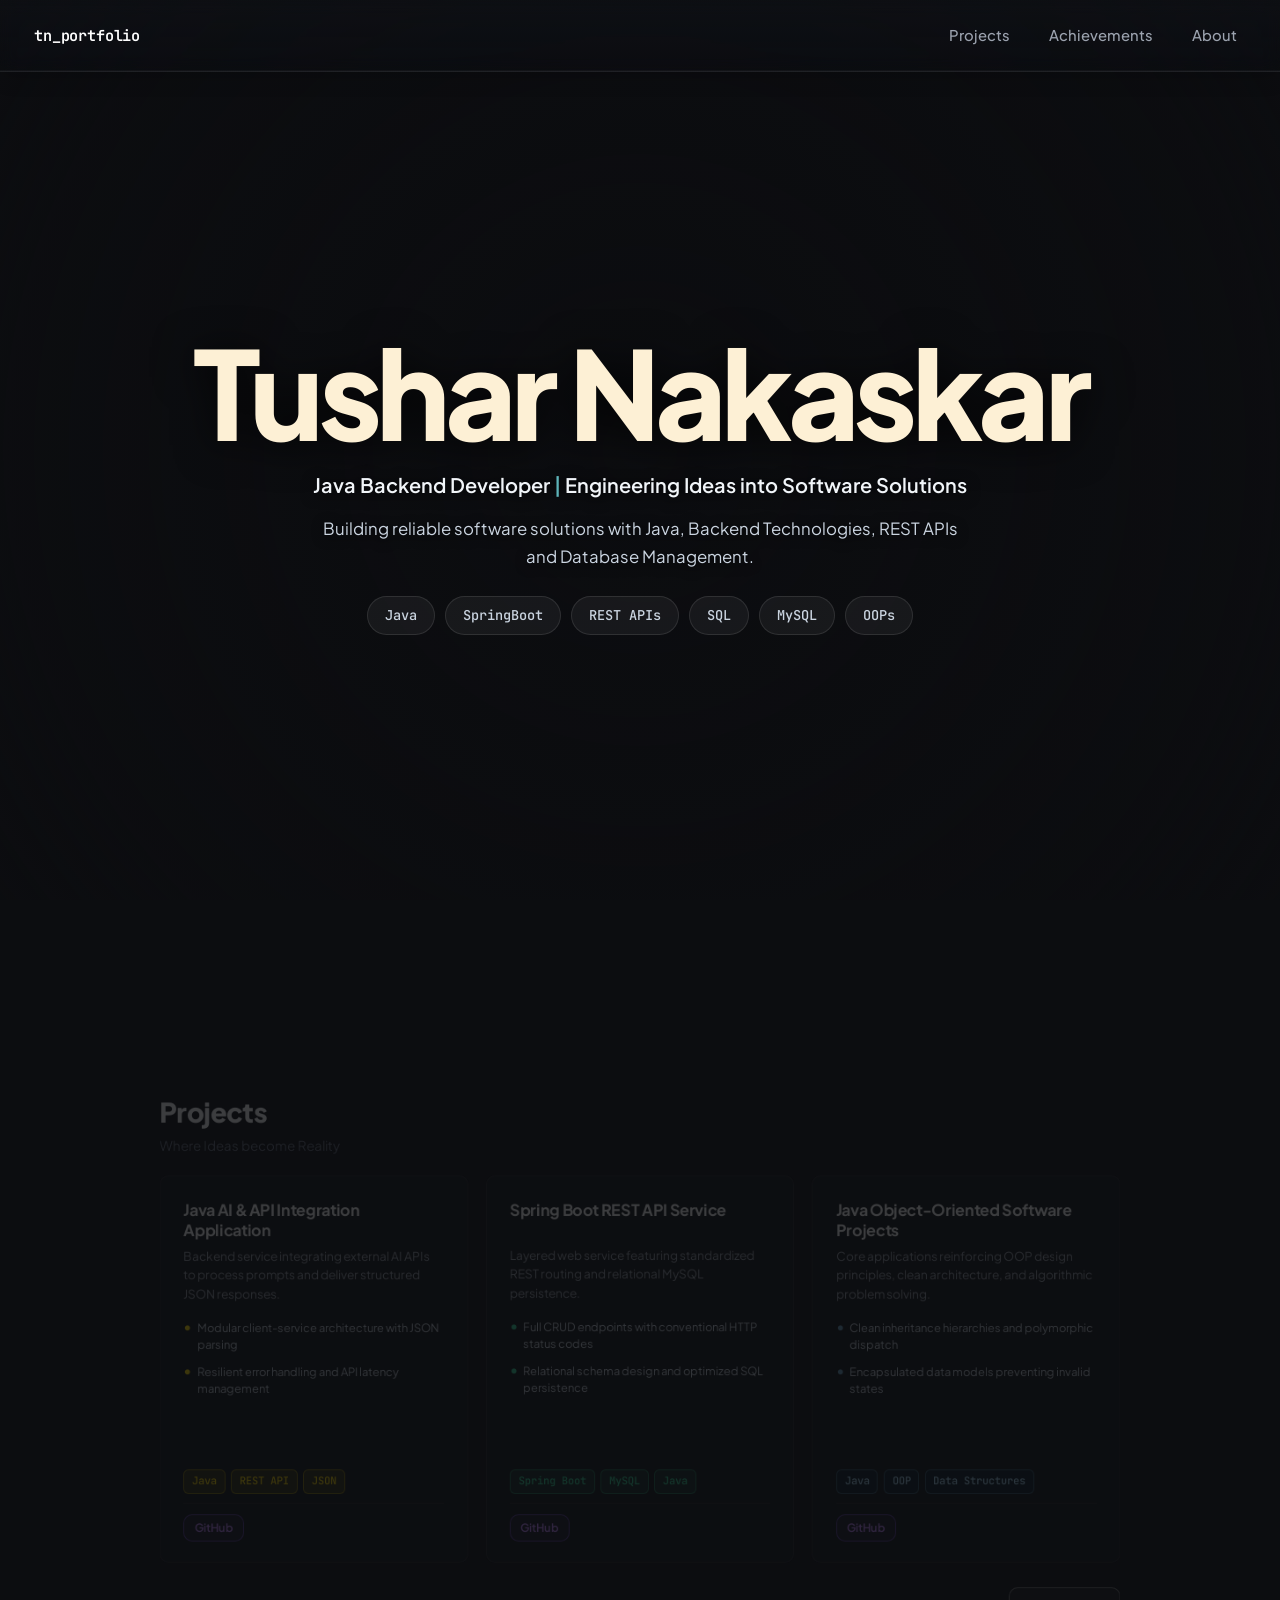
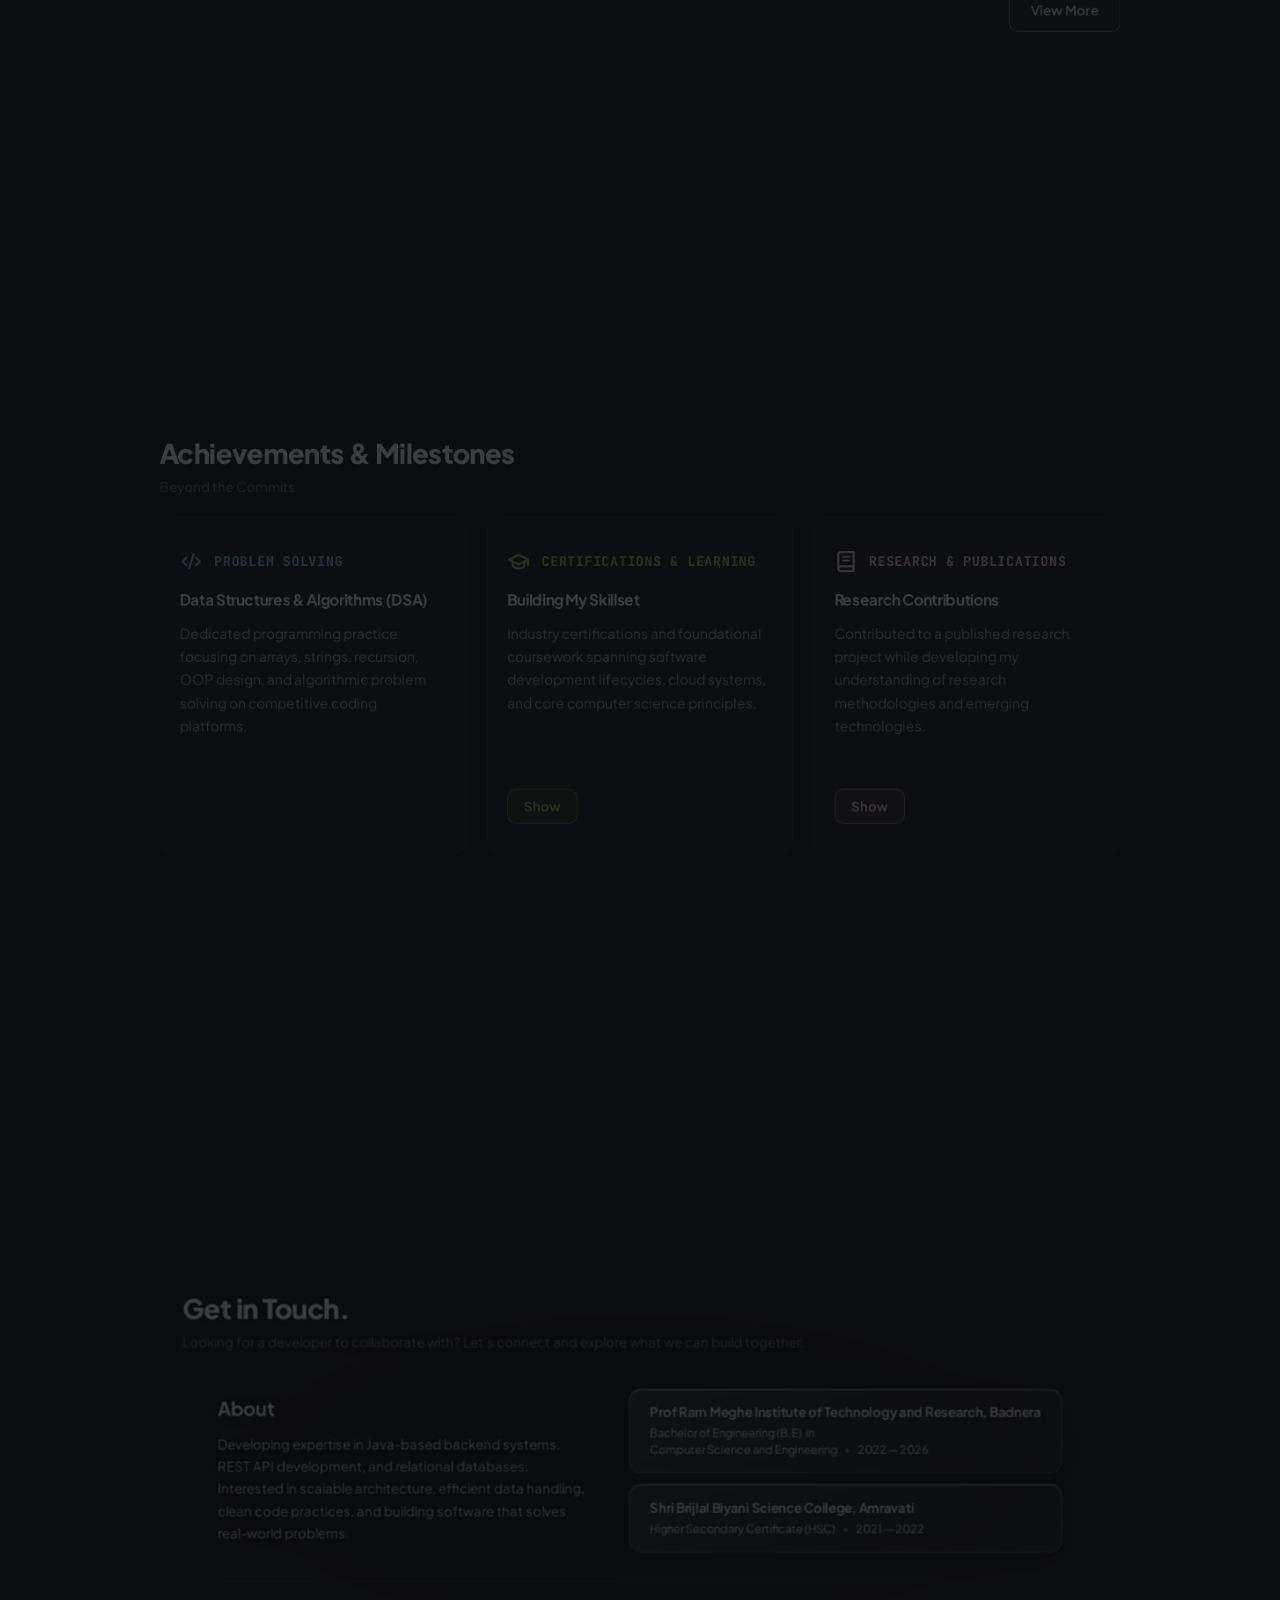
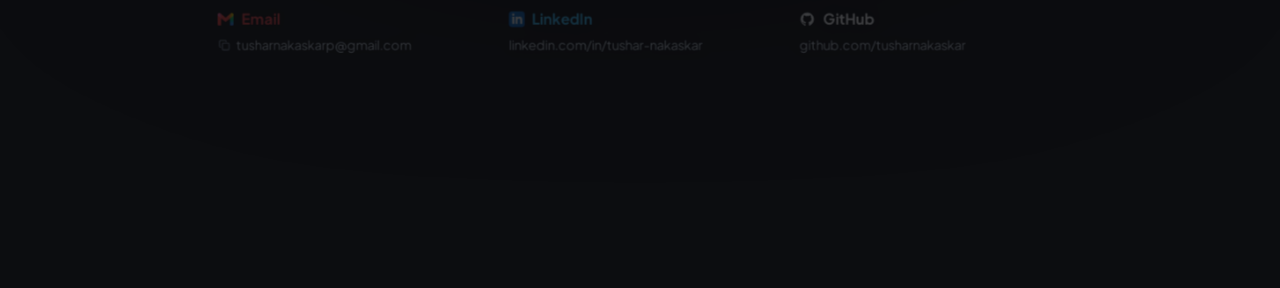
==== index.html @ e680ae02 "use user uploaded gmail logo" ====
<!DOCTYPE html>
<html lang="en">
<head>
  <meta charset="UTF-8">
  <meta name="viewport" content="width=device-width, initial-scale=1.0">
  
  <title>Tushar Nakaskar | Software Developer &amp; Java Backend</title>
  <meta name="title" content="Tushar Nakaskar | Software Developer &amp; Java Backend">
  <meta name="description" content="Portfolio of Tushar Nakaskar, B.E. Computer Science &amp; Engineering student at PRMITR (Class of 2026). Focused on Java, Spring Boot, REST APIs, and database engineering.">
  <meta name="author" content="Tushar Nakaskar">
  <link rel="canonical" href="https://tusharnakaskar.github.io/">

  <!-- Open Graph -->
  <meta property="og:type" content="website">
  <meta property="og:url" content="https://tusharnakaskar.github.io/">
  <meta property="og:title" content="Tushar Nakaskar | Software Developer">
  <meta property="og:description" content="Computer Science graduate (2026) building practical software with Java, Spring Boot, REST APIs, and SQL.">
  <meta property="og:image" content="assets/favicon.svg">

  <!-- Favicon -->
  <link rel="icon" type="image/svg+xml" href="assets/favicon.svg">
  <link rel="icon" type="image/png" sizes="32x32" href="assets/favicon-32x32.png">
  <link rel="icon" type="image/png" sizes="16x16" href="assets/favicon-16x16.png">
  <link rel="apple-touch-icon" sizes="180x180" href="assets/apple-touch-icon.png">
  <link rel="shortcut icon" href="favicon.ico">

  <!-- Google Fonts: Plus Jakarta Sans & JetBrains Mono -->
  <link rel="preconnect" href="https://fonts.googleapis.com">
  <link rel="preconnect" href="https://fonts.gstatic.com" crossorigin>
  <link href="https://fonts.googleapis.com/css2?family=JetBrains+Mono:wght@400;500;600&family=Plus+Jakarta+Sans:wght@400;500;600;700;800&display=swap" rel="stylesheet">

  <!-- Stylesheet -->
  <link rel="stylesheet" href="css/styles.css">

  <!-- Page Transition Flash Prevention -->
  <script>
    (function() {
      try {
        if (sessionStorage.getItem('portfolio_page_transition') === '1' || window.location.search.indexOf('transition=1') !== -1) {
          document.documentElement.classList.add('split-transition-active');
        }
      } catch (e) {}
    })();
  </script>
</head>
<body>
  <!-- Screen Split Transition Overlay (Two Screens Closing / Opening) -->
  <div class="screen-split-overlay" id="screen-split-overlay" aria-hidden="true">
    <div class="split-curtain split-curtain-left"></div>
    <div class="split-curtain split-curtain-right"></div>
  </div>

  <!-- Fullscreen Responsive Pixel-Art Character Workstation Background -->
  <div id="video-bg-wrapper" class="video-bg-wrapper" aria-hidden="true">
    <video id="vid-sleep" class="bg-video-layer active" autoplay loop muted playsinline preload="auto">
      <source src="assets/CLIPS_PROCESSED/programmer_sleep.mp4" type="video/mp4">
    </video>
    <video id="vid-wake" class="bg-video-layer" muted playsinline preload="auto">
      <source src="assets/CLIPS_PROCESSED/programmer_wake.mp4" type="video/mp4">
    </video>
    <video id="vid-code" class="bg-video-layer" loop muted playsinline preload="auto">
      <source src="assets/CLIPS_PROCESSED/programmer_code.mp4" type="video/mp4">
    </video>
    <video id="vid-relax-enter" class="bg-video-layer" muted playsinline preload="auto">
      <source src="assets/CLIPS_PROCESSED/programmer_relax_enter.mp4" type="video/mp4">
    </video>
    <video id="vid-relax-idle" class="bg-video-layer" loop muted playsinline preload="auto">
      <source src="assets/CLIPS_PROCESSED/programmer_relax_idle.mp4" type="video/mp4">
    </video>
    <video id="vid-relax-exit" class="bg-video-layer" muted playsinline preload="auto">
      <source src="assets/CLIPS_PROCESSED/programmer_relax_exit.mp4" type="video/mp4">
    </video>
    <div class="video-bg-overlay"></div>
  </div>

  <!-- Accessible Skip Navigation -->
  <a href="#main" class="skip-link">Skip to main content</a>

  <!-- Header & Navigation (Projects, Achievements, About) -->
  <header class="site-header">
    <div class="header-inner">
      <a href="index.html" class="brand-logo" aria-label="Tushar Nakaskar Homepage">
        <span class="brand-text">tn_portfolio</span>
      </a>

      <!-- Desktop Nav (Projects, Achievements, About) -->
      <nav class="nav-desktop" aria-label="Main Navigation">
        <a href="#projects" class="nav-link">Projects</a>
        <a href="#achievements" class="nav-link">Achievements</a>
        <a href="#contact" class="nav-link">About</a>
      </nav>

      <!-- Mobile Hamburger Toggle -->
      <button class="mobile-toggle" id="mobile-toggle" aria-label="Toggle Navigation Menu" aria-expanded="false">
        <svg class="hamburger-icon" viewBox="0 0 24 24" fill="none" stroke="currentColor" stroke-width="2">
          <line x1="3" y1="6" x2="21" y2="6"/>
          <line x1="3" y1="12" x2="21" y2="12"/>
          <line x1="3" y1="18" x2="21" y2="18"/>
        </svg>
      </button>
    </div>

    <!-- Mobile Drawer Menu -->
    <div class="mobile-drawer" id="mobile-drawer">
      <a href="#projects" class="mobile-link">Projects</a>
      <a href="#achievements" class="mobile-link">Achievements</a>
      <a href="#contact" class="mobile-link">About</a>
    </div>
  </header>

  <!-- Main Content -->
  <main class="main-content main-home" id="main">
    <div class="container">
      
      <!-- Centered Hero Section (Full Viewport Above the Fold) -->
      <section class="hero-section-centered" id="home">
        
        <!-- Name in Pure Crisp White (Larger & Placed at Top) -->
        <h1 class="hero-name-center">Tushar Nakaskar</h1>

        <p class="hero-role-center">
          Java Backend Developer <span class="role-tag-accent">|</span> Engineering Ideas into Software Solutions
        </p>

        <p class="hero-bio-center">
          Building reliable software solutions with Java, Backend Technologies, REST APIs and Database Management.
        </p>

        <!-- Skills Strip: Java, SpringBoot, REST APIs, SQL, MySQL, OOPs (No Emojis, Single Uniform Color) -->
        <div class="quick-skills-strip">
          <span class="skill-pill">Java</span>
          <span class="skill-pill">SpringBoot</span>
          <span class="skill-pill">REST APIs</span>
          <span class="skill-pill">SQL</span>
          <span class="skill-pill">MySQL</span>
          <span class="skill-pill">OOPs</span>
        </div>

      </section>

      <!-- Featured Projects Overview (Recruiter-Ready Cards) -->
      <section class="section-block" id="projects">
        <div class="section-header-compact">
          <div>
            <h2 class="section-title">Projects</h2>
            <p class="section-subtitle">Where Ideas become Reality</p>
          </div>
        </div>

        <!-- 3 Cards with Project Info -->
        <div class="home-projects-grid">
          
          <!-- Project 1: AI Integration (#ffdd00 Sunflower Yellow) -->
          <article class="home-project-card card-accent-yellow">
            <h3 class="project-card-heading">Java AI &amp; API Integration Application</h3>
            <p class="project-card-desc">
              Backend service integrating external AI APIs to process prompts and deliver structured JSON responses.
            </p>
            <ul class="project-card-bullets">
              <li class="bullet-dot-yellow">Modular client-service architecture with JSON parsing</li>
              <li class="bullet-dot-yellow">Resilient error handling and API latency management</li>
            </ul>
            <div class="card-tags">
              <span class="tag">Java</span>
              <span class="tag">REST API</span>
              <span class="tag">JSON</span>
            </div>
            <div class="project-card-footer">
              <a href="https://github.com/tusharnakaskar" target="_blank" rel="noopener noreferrer" class="btn btn-outline-purple btn-sm">
                <span>GitHub</span>
              </a>
            </div>
          </article>

          <!-- Project 2: Spring Boot REST Service (#34D399 Electric Mint) -->
          <article class="home-project-card card-accent-magenta">
            <h3 class="project-card-heading">Spring Boot REST API Service</h3>
            <p class="project-card-desc">
              Layered web service featuring standardized REST routing and relational MySQL persistence.
            </p>
            <ul class="project-card-bullets">
              <li class="bullet-dot-magenta">Full CRUD endpoints with conventional HTTP status codes</li>
              <li class="bullet-dot-magenta">Relational schema design and optimized SQL persistence</li>
            </ul>
            <div class="card-tags">
              <span class="tag">Spring Boot</span>
              <span class="tag">MySQL</span>
              <span class="tag">Java</span>
            </div>
            <div class="project-card-footer">
              <a href="https://github.com/tusharnakaskar" target="_blank" rel="noopener noreferrer" class="btn btn-outline-purple btn-sm">
                <span>GitHub</span>
              </a>
            </div>
          </article>

          <!-- Project 3: Core Java OOP (Golden Amber Accent) -->
          <article class="home-project-card card-accent-gold">
            <h3 class="project-card-heading">Java Object-Oriented Software Projects</h3>
            <p class="project-card-desc">
              Core applications reinforcing OOP design principles, clean architecture, and algorithmic problem solving.
            </p>
            <ul class="project-card-bullets">
              <li class="bullet-dot-gold">Clean inheritance hierarchies and polymorphic dispatch</li>
              <li class="bullet-dot-gold">Encapsulated data models preventing invalid states</li>
            </ul>
            <div class="card-tags">
              <span class="tag">Java</span>
              <span class="tag">OOP</span>
              <span class="tag">Data Structures</span>
            </div>
            <div class="project-card-footer">
              <a href="https://github.com/tusharnakaskar" target="_blank" rel="noopener noreferrer" class="btn btn-outline-purple btn-sm">
                <span>GitHub</span>
              </a>
            </div>
          </article>

        </div>

        <!-- View More Projects Button -->
        <div class="projects-view-more">
          <a href="projects.html" class="btn btn-outline-view-more">
            <span>View More</span>
          </a>
        </div>
      </section>

      <!-- Achievements & Activities Section -->
      <section class="section-block" id="achievements">
        <div class="section-header-compact">
          <div>
            <h2 class="section-title">Achievements &amp; Milestones</h2>
            <p class="section-subtitle">Beyond the Commits</p>
          </div>
        </div>

        <div class="achievements-grid">
          <!-- Card 1: Data Structures & Algorithms (Pacific Cyan Accent) -->
          <article class="achievement-card card-accent-cyan">
            <div class="achieve-card-header">
              <div class="achieve-card-meta">
                <div class="achieve-icon icon-cyan icon-dsa" aria-hidden="true">
                  <svg width="26" height="26" viewBox="0 0 24 24" fill="none" stroke="currentColor" stroke-width="2.2" stroke-linecap="round" stroke-linejoin="round">
                    <polyline points="7 8 3 12 7 16"></polyline>
                    <line x1="14.5" y1="4.5" x2="9.5" y2="19.5"></line>
                    <polyline points="17 8 21 12 17 16"></polyline>
                  </svg>
                </div>
                <span class="project-card-badge badge-cyan badge-dsa">Problem Solving</span>
              </div>
            </div>
            <h3 class="achieve-card-heading">Data Structures &amp; Algorithms (DSA)</h3>
            <p class="achieve-card-desc">
              Dedicated programming practice focusing on arrays, strings, recursion, OOP design, and algorithmic problem solving on competitive coding platforms.
            </p>
          </article>

          <!-- Card 2: Certifications & Learning (#a7c957 Sage Accent) -->
          <article class="achievement-card card-accent-cert">
            <div class="achieve-card-header">
              <div class="achieve-card-meta">
                <div class="achieve-icon icon-cert" aria-hidden="true">
                  <svg width="26" height="26" viewBox="0 0 24 24" fill="none" stroke="currentColor" stroke-width="2.2" stroke-linecap="round" stroke-linejoin="round">
                    <path d="M22 10v6M2 10l10-5 10 5-10 5z"></path>
                    <path d="M6 12v5c3 3 9 3 12 0v-5"></path>
                  </svg>
                </div>
                <span class="project-card-badge badge-cert">Certifications &amp; Learning</span>
              </div>
            </div>
            <h3 class="achieve-card-heading">Building My Skillset</h3>
            <p class="achieve-card-desc">
              Industry certifications and foundational coursework spanning software development lifecycles, cloud systems, and core computer science principles.
            </p>
            <div class="achieve-card-footer">
              <a href="certificates.html" class="btn btn-outline-cert btn-sm achieve-show-btn" aria-label="Show all certificates">
                <span>Show</span>
              </a>
            </div>
          </article>

          <!-- Card 3: Research & Publications (#fad2e1 Accent) -->
          <article class="achievement-card card-accent-research">
            <div class="achieve-card-header">
              <div class="achieve-card-meta">
                <div class="achieve-icon icon-research" aria-hidden="true">
                  <svg width="26" height="26" viewBox="0 0 24 24" fill="none" stroke="currentColor" stroke-width="2.2" stroke-linecap="round" stroke-linejoin="round">
                    <path d="M4 19.5A2.5 2.5 0 0 1 6.5 17H20"></path>
                    <path d="M6.5 2H20v20H6.5A2.5 2.5 0 0 1 4 19.5v-15A2.5 2.5 0 0 1 6.5 2z"></path>
                    <line x1="9" y1="7" x2="15" y2="7"></line>
                    <line x1="9" y1="11" x2="15" y2="11"></line>
                  </svg>
                </div>
                <span class="project-card-badge badge-research">Research &amp; Publications</span>
              </div>
            </div>
            <h3 class="achieve-card-heading">Research Contributions</h3>
            <p class="achieve-card-desc">
              Contributed to a published research project while developing my understanding of research methodologies and emerging technologies.
            </p>
            <div class="achieve-card-footer">
              <a href="research.html" class="btn btn-outline-research btn-sm achieve-show-btn" aria-label="Show research paper details">
                <span>Show</span>
              </a>
            </div>
          </article>
        </div>
      </section>

      <!-- Contact & Connect Section (Accessible via Scrolling) -->
      <section class="section-block" id="contact">
        <div class="contact-interface-wrapper">
          <div class="section-header-compact">
            <div>
              <h2 class="section-title">Get in Touch.</h2>
              <p class="section-subtitle">Looking for a developer to collaborate with? Let’s connect and explore what we can build together.</p>
            </div>
          </div>

          <div class="contact-unified-panel">
            <!-- About & Education Area (Top) -->
            <div class="contact-about-layout">
              <!-- Left: About & Summary -->
              <div class="contact-about-text">
                <h3 class="academic-title">About</h3>
                <p class="about-summary-desc">
                  Developing expertise in Java-based backend systems, REST API development, and relational databases. Interested in scalable architecture, efficient data handling, clean code practices, and building software that solves real-world problems.
                </p>
              </div>

              <!-- Right: Education Boxes Stacked -->
              <div class="academic-cards-stack">
                <!-- Box 1: Graduation Details -->
                <div class="academic-card-box">
                  <h4 class="academic-card-inst">Prof Ram Meghe Institute of Technology and Research, Badnera</h4>
                  <p class="academic-card-meta">Bachelor of Engineering (B.E)&nbsp;&nbsp;in<br>Computer Science and Engineering <span class="meta-dot">&bull;</span> <span class="meta-period">2022 &mdash; 2026</span></p>
                </div>
                <!-- Box 2: 12th Details -->
                <div class="academic-card-box">
                  <h4 class="academic-card-inst">Shri Brijlal Biyani Science College, Amravati</h4>
                  <p class="academic-card-meta">Higher Secondary Certificate (HSC) <span class="meta-dot">&bull;</span> <span class="meta-period">2021 &mdash; 2022</span></p>
                </div>
              </div>
            </div>

            <!-- Divider -->
            <div class="contact-panel-divider" aria-hidden="true"></div>

            <!-- Platforms (Below Academic Background) -->
            <div class="contact-panel-channels">
              <div class="contact-platform-item">
                <span class="platform-heading platform-email">
                  <img src="assets/gmail-icon.webp" alt="Gmail" class="platform-icon" width="18" height="18" loading="lazy">
                  <span>Email</span>
                </span>
                <a href="mailto:tusharnakaskarp@gmail.com" class="platform-link" data-copy-email title="Click to copy email">
                  <span class="copy-icon-wrapper" aria-hidden="true">
                    <svg class="copy-icon-default" width="13" height="13" viewBox="0 0 24 24" fill="none" stroke="currentColor" stroke-width="2" stroke-linecap="round" stroke-linejoin="round">
                      <rect width="14" height="14" x="8" y="8" rx="2" ry="2"/>
                      <path d="M4 16c-1.1 0-2-.9-2-2V4c0-1.1.9-2 2-2h10c1.1 0 2 .9 2 2"/>
                    </svg>
                    <svg class="copy-icon-success" width="13" height="13" viewBox="0 0 24 24" fill="none" stroke="currentColor" stroke-width="2.5" stroke-linecap="round" stroke-linejoin="round">
                      <polyline points="20 6 9 17 4 12"/>
                    </svg>
                  </span>
                  <span>tusharnakaskarp@gmail.com</span>
                </a>
              </div>

              <div class="contact-platform-item">
                <span class="platform-heading platform-linkedin">
                  <svg class="platform-icon" width="18" height="18" viewBox="0 0 24 24" aria-hidden="true">
                    <path fill="#0A66C2" d="M19 0H5a5 5 0 0 0-5 5v14a5 5 0 0 0 5 5h14a5 5 0 0 0 5-5V5a5 5 0 0 0-5-5z"/>
                    <path fill="#ffffff" d="M8 19H5V8h3v11zM6.5 6.732a1.75 1.75 0 1 1 0-3.5 1.75 1.75 0 0 1 0 3.5zM20 19h-3v-5.604c0-3.368-4-3.113-4 0V19h-3V8h3v1.765c1.396-2.586 7-2.777 7 2.476V19z"/>
                  </svg>
                  <span>LinkedIn</span>
                </span>
                <a href="https://www.linkedin.com/in/tushar-nakaskar" target="_blank" rel="noopener noreferrer" class="platform-link">linkedin.com/in/tushar-nakaskar</a>
              </div>

              <div class="contact-platform-item">
                <span class="platform-heading platform-github">
                  <svg class="platform-icon" width="18" height="18" viewBox="0 0 24 24" fill="currentColor" aria-hidden="true">
                    <path fill-rule="evenodd" clip-rule="evenodd" d="M12 2C6.477 2 2 6.484 2 12.017c0 4.425 2.865 8.18 6.839 9.504.5.092.682-.217.682-.483 0-.237-.008-.868-.013-1.703-2.782.605-3.369-1.343-3.369-1.343-.454-1.158-1.11-1.466-1.11-1.466-.908-.62.069-.608.069-.608 1.003.07 1.53 1.032 1.53 1.032.892 1.53 2.341 1.088 2.91.832.092-.647.35-1.088.636-1.338-2.22-.253-4.555-1.113-4.555-4.951 0-1.093.39-1.988 1.029-2.688-.103-.253-.446-1.272.098-2.65 0 0 .84-.27 2.75 1.026A9.564 9.564 0 0112 6.844c.85.004 1.705.115 2.504.337 1.909-1.296 2.747-1.027 2.747-1.027.546 1.379.202 2.398.1 2.651.64.7 1.028 1.595 1.028 2.688 0 3.848-2.339 4.695-4.566 4.943.359.309.678.92.678 1.855 0 1.338-.012 2.419-.012 2.747 0 .268.18.58.688.482A10.019 10.019 0 0022 12.017C22 6.484 17.522 2 12 2z"/>
                  </svg>
                  <span>GitHub</span>
                </span>
                <a href="https://github.com/tusharnakaskar" target="_blank" rel="noopener noreferrer" class="platform-link">github.com/tusharnakaskar</a>
              </div>
            </div>
          </div>
        </div>
      </section>

    </div>
  </main>

  <script src="js/main.js"></script>
</body>
</html>
---- css/styles.css ----
/* ==========================================================================
   Tushar Nakaskar - Developer Portfolio
   Aesthetic: Advanced Modern Dark Grey Theme (Recruiter-Ready & Clean)
   Typography: Plus Jakarta Sans & JetBrains Mono
   ========================================================================== */

/* --------------------------------------------------------------------------
   1. Design Tokens & CSS Variables
   -------------------------------------------------------------------------- */
:root {
  /* ── Backgrounds (Dark Grey Base) ── */
  --bg-body:          #0c0d10;
  --bg-surface:       #131519;
  --bg-surface-hover: #1b1e24;
  --bg-nav:           rgba(12, 13, 16, 0.42);

  /* ── Neutral Text & Borders ── */
  --border-subtle:    rgba(255, 255, 255, 0.08);
  --border-hover:     rgba(255, 255, 255, 0.22);
  --text-main:        #fdf0d5;
  --text-muted:       #9ca3af;
  --text-dim:         #6b7280;

  /* ── Palette Tokens: Molten Lava, Brick Red, Papaya Whip, Deep Space Blue, Steel Blue ── */
  --papaya-whip:          #fdf0d5;
  --papaya-whip-subtle:   rgba(253, 240, 213, 0.12);
  --papaya-whip-border:   rgba(253, 240, 213, 0.35);
  --white:                #fdf0d5;

  /* 1. Brick Red & Molten Lava (Primary Actions & Theme) */
  --brick-red:            #c1121f;
  --brick-red-hover:      #9c0e18;
  --brick-red-subtle:     rgba(193, 18, 31, 0.14);
  --brick-red-border:     rgba(193, 18, 31, 0.42);

  --molten-lava:          #780000;
  --molten-lava-hover:    #5a0000;
  --molten-lava-subtle:   rgba(120, 0, 0, 0.16);
  --molten-lava-border:   rgba(120, 0, 0, 0.45);

  --red:                  #c1121f;
  --red-hover:            #780000;
  --red-subtle:           rgba(193, 18, 31, 0.14);
  --red-border:           rgba(193, 18, 31, 0.42);

  /* 2. Steel Blue (Secondary Accent & Links) */
  --steel-blue:           #669bbc;
  --steel-blue-hover:     #4e82a3;
  --steel-blue-subtle:    rgba(102, 155, 188, 0.14);
  --steel-blue-border:    rgba(102, 155, 188, 0.42);

  --blue:                 #669bbc;
  --blue-hover:           #4e82a3;
  --blue-subtle:          rgba(102, 155, 188, 0.14);
  --blue-border:          rgba(102, 155, 188, 0.42);

  --cyan:                 #669bbc;
  --cyan-subtle:          rgba(102, 155, 188, 0.14);
  --cyan-border:          rgba(102, 155, 188, 0.42);

  --gold:                 #669bbc;
  --gold-hover:           #4e82a3;
  --gold-subtle:          rgba(102, 155, 188, 0.14);
  --gold-border:          rgba(102, 155, 188, 0.42);

  /* 3. Deep Space Blue (Atmospheric Surfacing & Backdrops) */
  --deep-space-blue:        #003049;
  --deep-space-blue-hover:  #00466c;
  --deep-space-blue-subtle: rgba(0, 48, 73, 0.35);
  --deep-space-blue-border: rgba(0, 48, 73, 0.65);

  /* ── Preserved & Standard Colors ── */
  --green:            #10b981;
  --green-subtle:     rgba(16, 185, 129, 0.12);
  --green-border:     rgba(16, 185, 129, 0.35);

  --linkedin:         #0a66c2;
  --linkedin-hover:   #004182;
  --linkedin-subtle:  rgba(10, 102, 194, 0.14);
  --linkedin-border:  rgba(10, 102, 194, 0.45);

  /* 6. Purple / Violet (GitHub & OOP - Preserved Untouched) */
  --purple:           #8b5cf6;
  --purple-subtle:    rgba(139, 92, 246, 0.12);
  --purple-border:    rgba(139, 92, 246, 0.35);

  /* 7. Research Accent (#fad2e1 - Achievements Research Section) */
  --research-pink:        #fad2e1;
  --research-pink-subtle: rgba(250, 210, 225, 0.12);
  --research-pink-border: rgba(250, 210, 225, 0.40);

  /* 8. Certificates Accent (#a7c957 - Achievements Certificates Section) */
  --cert-sage:            #a7c957;
  --cert-sage-subtle:     rgba(167, 201, 87, 0.12);
  --cert-sage-border:     rgba(167, 201, 87, 0.42);

  /* 9. Project 1 Accent (#ffdd00 - Sunflower Yellow) */
  --project-yellow:        #ffdd00;
  --project-yellow-subtle: rgba(255, 221, 0, 0.12);
  --project-yellow-border: rgba(255, 221, 0, 0.42);

  /* 10. Project 2 Accent (#34D399 - Electric Mint) */
  --project-magenta:        #34D399;
  --project-magenta-subtle: rgba(52, 211, 153, 0.12);
  --project-magenta-border: rgba(52, 211, 153, 0.42);

  /* 11. View More Accent (#e0e1dd - Platinum / Light Slate) */
  --platinum:              #e0e1dd;
  --platinum-subtle:       rgba(224, 225, 221, 0.08);
  --platinum-border:       rgba(224, 225, 221, 0.45);

  /* 12. Contact Email Heading (#ef4444) */
  --email-heading:         #ef4444;

  /* ── Typography ── */
  --font-sans: 'Plus Jakarta Sans', system-ui, -apple-system, BlinkMacSystemFont, 'Segoe UI', Roboto, sans-serif;
  --font-mono: 'JetBrains Mono', 'Fira Code', monospace;

  /* ── Sizing & Radius ── */
  --max-width:        1140px;
  --header-height:    72px;
  --radius-sm:        6px;
  --radius-md:        10px;
  --radius-lg:        16px;
  --radius-pill:      9999px;

  /* ── Transitions ── */
  --trans: 200ms cubic-bezier(0.4, 0, 0.2, 1);
}

/* --------------------------------------------------------------------------
   2. Reset & Global Styles
   -------------------------------------------------------------------------- */
*, *::before, *::after {
  box-sizing: border-box;
  margin: 0;
  padding: 0;
}

html {
  font-size: 16px;
  scroll-behavior: smooth;
  -webkit-text-size-adjust: 100%;
}

body {
  font-family: var(--font-sans);
  background-color: var(--bg-body);
  color: var(--text-muted);
  line-height: 1.65;
  min-height: 100vh;
  display: flex;
  flex-direction: column;
  -webkit-font-smoothing: antialiased;
  -moz-osx-font-smoothing: grayscale;
  position: relative;
  overflow-x: hidden;
}

/* Subtle, sophisticated background canvas */
#bg-canvas {
  position: fixed;
  inset: 0;
  width: 100%;
  height: 100%;
  z-index: 0;
  pointer-events: none;
}

.site-header,
.main-content,
.site-footer {
  position: relative;
  z-index: 1;
}

/* Typography Defaults */
h1, h2, h3, h4, h5, h6 {
  color: var(--text-main);
  font-weight: 700;
  line-height: 1.25;
  letter-spacing: -0.02em;
}

p {
  margin-bottom: 1.25rem;
}
p:last-child {
  margin-bottom: 0;
}

a {
  color: #fb7185;
  text-decoration: none;
  transition: color var(--trans);
}
a:hover {
  color: #fda4af;
}

ul, ol { list-style: none; }

:focus-visible {
  outline: 2px solid var(--red);
  outline-offset: 3px;
}

.skip-link {
  position: absolute;
  top: -100px;
  left: 1rem;
  background: var(--red);
  color: #ffffff;
  padding: 0.5rem 1rem;
  font-weight: 600;
  border-radius: var(--radius-sm);
  z-index: 9999;
  transition: top var(--trans);
}
.skip-link:focus { top: 1rem; }

.container {
  width: 100%;
  max-width: var(--max-width);
  margin: 0 auto;
  padding: 0 1.5rem;
}

/* --------------------------------------------------------------------------
   3. Header & Navigation (Home, Projects, Contact, Resume)
   -------------------------------------------------------------------------- */
.site-header {
  position: sticky;
  top: 0;
  width: 100%;
  height: var(--header-height);
  background: linear-gradient(180deg, rgba(16, 18, 22, 0.52) 0%, rgba(12, 13, 16, 0.32) 100%);
  backdrop-filter: blur(8px) saturate(160%);
  -webkit-backdrop-filter: blur(8px) saturate(160%);
  border-bottom: 1px solid rgba(255, 255, 255, 0.08);
  box-shadow: 0 4px 20px -2px rgba(0, 0, 0, 0.25), inset 0 -1px 0 rgba(255, 255, 255, 0.03);
  z-index: 100;
  display: flex;
  align-items: center;
  padding: 0 1.75rem;
  transition: background 300ms ease, border-color 300ms ease, box-shadow 300ms ease;
}

.site-header.scrolled {
  background: linear-gradient(180deg, rgba(16, 18, 22, 0.82) 0%, rgba(12, 13, 16, 0.68) 100%);
  border-bottom-color: rgba(255, 255, 255, 0.12);
  box-shadow: 0 8px 30px -4px rgba(0, 0, 0, 0.45), inset 0 -1px 0 rgba(255, 255, 255, 0.05);
}

.header-inner {
  display: flex;
  align-items: center;
  justify-content: space-between;
  width: 100%;
}

.brand-logo {
  display: inline-flex;
  align-items: center;
  text-decoration: none;
  color: var(--text-main);
  padding: 4px 6px;
  border-radius: var(--radius-md);
  transition: opacity var(--trans), transform var(--trans);
}
.brand-logo:hover {
  opacity: 0.85;
  transform: scale(1.04);
}

.brand-monogram {
  width: 36px;
  height: 36px;
  border-radius: 9px;
  background: linear-gradient(135deg, rgba(193, 18, 31, 0.24), rgba(0, 48, 73, 0.45));
  border: 1px solid rgba(193, 18, 31, 0.45);
  color: #fdf0d5;
  font-weight: 800;
  font-size: 0.95rem;
  display: flex;
  align-items: center;
  justify-content: center;
  letter-spacing: 0.5px;
  box-shadow: 0 0 14px rgba(193, 18, 31, 0.22);
}

.brand-monogram-img {
  height: 20px;
  width: auto;
  object-fit: contain;
  flex-shrink: 0;
  display: block;
}

.brand-text,
.brand-name {
  font-family: var(--font-mono);
  font-weight: 600;
  font-size: 0.95rem;
  letter-spacing: -0.01em;
  color: #ffffff;
  display: inline-block;
}

/* Desktop nav */
.nav-desktop {
  display: flex;
  align-items: center;
  gap: 0.5rem;
}

.nav-link {
  color: var(--text-muted);
  font-size: 0.925rem;
  font-weight: 500;
  padding: 0.5rem 0.9rem;
  border-radius: var(--radius-sm);
  border: 1px solid transparent;
  transition: color 250ms ease, background-color 250ms ease, border-color 250ms ease;
}
.nav-link:hover {
  color: #ffffff;
  background: rgba(255, 255, 255, 0.06);
}
.nav-link.active {
  color: #ffffff;
  background: rgba(255, 255, 255, 0.09);
  border-color: rgba(255, 255, 255, 0.12);
  font-weight: 600;
}

/* Resume CTA nav link (Steel Blue / Deep Space Blue Accent) */
.nav-cta {
  margin-left: 0.5rem;
  color: var(--papaya-whip);
  border: 1px solid rgba(102, 155, 188, 0.5);
  background: rgba(0, 48, 73, 0.35);
  font-weight: 600;
}
.nav-cta:hover {
  color: #003049;
  background: var(--steel-blue);
  border-color: var(--steel-blue);
  box-shadow: 0 0 15px rgba(102, 155, 188, 0.4);
}

/* Mobile toggle */
.mobile-toggle {
  display: none;
  background: rgba(255, 255, 255, 0.04);
  border: 1px solid rgba(255, 255, 255, 0.08);
  border-radius: var(--radius-sm);
  cursor: pointer;
  padding: 0.45rem 0.55rem;
  color: var(--text-main);
  transition: background var(--trans), border-color var(--trans);
}
.mobile-toggle:hover {
  background: rgba(255, 255, 255, 0.08);
  border-color: rgba(255, 255, 255, 0.15);
}
.hamburger-icon {
  width: 22px;
  height: 22px;
  display: block;
}

/* Mobile drawer */
.mobile-drawer {
  display: none;
  position: fixed;
  top: var(--header-height);
  left: 0;
  width: 100%;
  background: rgba(14, 16, 20, 0.90);
  backdrop-filter: blur(16px);
  -webkit-backdrop-filter: blur(16px);
  border-bottom: 1px solid rgba(255, 255, 255, 0.1);
  padding: 1.25rem 1.5rem 2rem;
  z-index: 99;
  flex-direction: column;
  gap: 0.75rem;
  box-shadow: 0 12px 30px rgba(0, 0, 0, 0.45);
}
.mobile-drawer.open { display: flex; }

.mobile-link {
  font-size: 1.05rem;
  font-weight: 500;
  color: var(--text-muted);
  padding: 0.75rem 1rem;
  border-radius: var(--radius-sm);
  border: 1px solid transparent;
  transition: color 250ms ease, background-color 250ms ease, border-color 250ms ease;
}
.mobile-link.active {
  color: #ffffff;
  background: rgba(255, 255, 255, 0.08);
  border-color: rgba(255, 255, 255, 0.12);
  font-weight: 600;
}

/* --------------------------------------------------------------------------
   4. Centered Hero Section (Name in Pure White)
   -------------------------------------------------------------------------- */
.hero-section-centered {
  min-height: calc(100vh - var(--header-height));
  min-height: calc(100dvh - var(--header-height));
  padding: 2.5rem 0 3rem;
  display: flex;
  flex-direction: column;
  justify-content: center;
  align-items: center;
  text-align: center;
  box-sizing: border-box;
  margin-bottom: 3rem;
  scroll-margin-top: var(--header-height);
}

.hero-status-pill {
  display: inline-flex;
  align-items: center;
  gap: 0.6rem;
  background: rgba(255, 255, 255, 0.05);
  border: 1px solid rgba(255, 255, 255, 0.12);
  padding: 0.4rem 1.2rem;
  border-radius: var(--radius-pill);
  font-size: 0.85rem;
  font-weight: 500;
  color: #cbd5e1;
  margin-bottom: 0.95rem;
}

.status-dot {
  width: 8px;
  height: 8px;
  border-radius: 50%;
  background-color: var(--green);
  box-shadow: 0 0 10px rgba(16, 185, 129, 0.6);
  animation: pulse-dot 2s ease-in-out infinite;
}

@keyframes pulse-dot {
  0%, 100% { opacity: 1; transform: scale(1); }
  50%       { opacity: 0.45; transform: scale(0.9); }
}

/* Centered Name: PAPAYA WHIP (INCREASED PROMINENT SIZE) */
.hero-name-center {
  font-size: clamp(4.6rem, 9.6vw, 7.85rem);
  font-weight: 800;
  letter-spacing: -0.045em;
  line-height: 1.01;
  margin-bottom: 0.95rem;
  color: var(--papaya-whip) !important;
  text-shadow: 0 4px 40px rgba(0, 0, 0, 0.8);
}

.hero-role-center {
  font-size: 1.25rem;
  font-weight: 600;
  color: #f1f5f9;
  text-shadow: 0 2px 14px rgba(0, 0, 0, 0.95);
  margin-bottom: 0.85rem;
}

.role-tag-accent {
  color: #62BBC1;
}

.hero-bio-center {
  font-size: 1.05rem;
  color: #cbd5e1;
  text-shadow: 0 2px 12px rgba(0, 0, 0, 0.95);
  max-width: 660px;
  line-height: 1.65;
  margin: 0 auto 1.6rem;
}

.hero-actions-center {
  display: flex;
  justify-content: center;
  flex-wrap: wrap;
  gap: 1.1rem;
  margin-bottom: 1.85rem;
}

/* Fast-scan Skills Strip - Neutral Subtle Grey (Matches Project Tags) */
.quick-skills-strip {
  display: flex;
  flex-wrap: wrap;
  justify-content: center;
  gap: 0.65rem;
  margin-bottom: 0;
  max-width: 820px;
}

.skill-pill {
  display: inline-flex;
  align-items: center;
  font-family: var(--font-mono);
  font-size: 0.85rem;
  font-weight: 500;
  padding: 0.45rem 1.05rem;
  border-radius: var(--radius-pill);
  border: 1px solid rgba(255, 255, 255, 0.1);
  background: rgba(255, 255, 255, 0.05);
  color: #cbd5e1;
  box-shadow: none;
  transition: color var(--trans), background var(--trans), border-color var(--trans);
}
.skill-pill:hover {
  border-color: rgba(255, 255, 255, 0.2);
  color: #ffffff;
  background: rgba(255, 255, 255, 0.08);
  box-shadow: none;
  transform: none;
}

/* --------------------------------------------------------------------------
   4b. Fullscreen Background Video & Ambient Overlay
   -------------------------------------------------------------------------- */
.video-bg-wrapper {
  position: fixed;
  inset: 0;
  width: 100vw;
  height: 100vh;
  height: 100dvh;
  pointer-events: none;
  z-index: 0;
  overflow: hidden;
}

.bg-video-layer,
#bg-video {
  position: absolute;
  inset: 0;
  width: 100vw;
  height: 100vh;
  height: 100dvh;
  object-fit: cover;
  display: block;
  opacity: 0;
  filter: brightness(1.15) contrast(1.05);
  transition: opacity 0.65s ease-in-out;
  will-change: opacity;
  transform: translateZ(0);
  backface-visibility: hidden;
}

.bg-video-layer.active,
#bg-video.active {
  opacity: 0.38; /* Soft ambient opacity brightened slightly so foreground text remains crisp and readable */
}

.video-bg-overlay {
  position: absolute;
  inset: 0;
  background: radial-gradient(circle at 50% 50%, rgba(12, 13, 16, 0.05) 0%, rgba(12, 13, 16, 0.48) 80%, rgba(12, 13, 16, 0.85) 100%);
  pointer-events: none;
}

/* --------------------------------------------------------------------------
   5. Buttons (Uniform Hollow Outline Style matching Section Colors)
   -------------------------------------------------------------------------- */
.btn {
  display: inline-flex;
  align-items: center;
  justify-content: center;
  gap: 0.5rem;
  padding: 0.75rem 1.5rem;
  font-size: 0.95rem;
  font-weight: 600;
  border-radius: var(--radius-md);
  transition: all var(--trans);
  cursor: pointer;
  border: 1px solid transparent;
  font-family: var(--font-sans);
  text-decoration: none;
}

/* Red Hollow Button (Email Channel, Form Submit, Red Projects) - Brick Red & Molten Lava */
.btn-primary {
  background: rgba(193, 18, 31, 0.12);
  color: var(--papaya-whip);
  border: 1px solid rgba(193, 18, 31, 0.55);
}
.btn-primary:hover {
  background: rgba(193, 18, 31, 0.30);
  border-color: var(--brick-red);
  color: var(--papaya-whip);
  transform: translateY(-2px);
  box-shadow: 0 4px 18px rgba(193, 18, 31, 0.38);
}

.btn-outline-red {
  background: rgba(193, 18, 31, 0.10);
  color: #ff7d8d;
  border: 1px solid rgba(193, 18, 31, 0.55);
}
.btn-outline-red:hover {
  background: rgba(193, 18, 31, 0.28);
  border-color: var(--brick-red);
  color: var(--papaya-whip);
  transform: translateY(-2px);
  box-shadow: 0 4px 18px rgba(193, 18, 31, 0.38);
}

/* LinkedIn Official Blue Hollow Button (#0A66C2) */
.btn-outline-linkedin {
  background: rgba(10, 102, 194, 0.09);
  color: #70b5f9;
  border: 1px solid rgba(10, 102, 194, 0.6);
}
.btn-outline-linkedin:hover {
  background: rgba(10, 102, 194, 0.28);
  border-color: #0a66c2;
  color: #ffffff;
  transform: translateY(-2px);
  box-shadow: 0 4px 18px rgba(10, 102, 194, 0.45);
}

/* Platinum Hollow Button (#e0e1dd - View More Projects CTA) */
.btn-outline-cyan,
.btn-outline-platinum,
.btn-outline-view-more {
  background: var(--platinum-subtle);
  color: var(--platinum);
  border: 1px solid var(--platinum-border);
}
.btn-outline-cyan:hover,
.btn-outline-platinum:hover,
.btn-outline-view-more:hover {
  background: rgba(224, 225, 221, 0.22);
  border-color: var(--platinum);
  color: #ffffff;
  transform: translateY(-2px);
  box-shadow: 0 4px 18px rgba(224, 225, 221, 0.30);
}

/* Purple Hollow Button (GitHub Channel, OOP Projects - Preserved) */
.btn-outline-purple {
  background: rgba(139, 92, 246, 0.08);
  color: #c084fc;
  border: 1px solid rgba(139, 92, 246, 0.55);
}
.btn-outline-purple:hover {
  background: rgba(139, 92, 246, 0.24);
  border-color: var(--purple);
  color: #ffffff;
  transform: translateY(-2px);
  box-shadow: 0 4px 18px rgba(139, 92, 246, 0.35);
}

/* Research Pink Hollow Button (#fad2e1 - Achievements Research Section) */
.btn-outline-research,
.btn-outline-pink {
  background: var(--research-pink-subtle);
  color: var(--research-pink);
  border: 1px solid var(--research-pink-border);
}
.btn-outline-research:hover,
.btn-outline-pink:hover {
  background: rgba(250, 210, 225, 0.22);
  border-color: var(--research-pink);
  color: #ffffff;
  transform: translateY(-2px);
  box-shadow: 0 4px 18px rgba(250, 210, 225, 0.35);
}

/* Certificates Sage Hollow Button (#a7c957 - Achievements Certificates Section) */
.btn-outline-cert,
.btn-outline-sage {
  background: var(--cert-sage-subtle);
  color: var(--cert-sage);
  border: 1px solid var(--cert-sage-border);
}
.btn-outline-cert:hover,
.btn-outline-sage:hover {
  background: rgba(167, 201, 87, 0.22);
  border-color: var(--cert-sage);
  color: #ffffff;
  transform: translateY(-2px);
  box-shadow: 0 4px 18px rgba(167, 201, 87, 0.35);
}

/* Project 1 Yellow Hollow Button (#ffdd00) */
.btn-outline-yellow {
  background: var(--project-yellow-subtle);
  color: var(--project-yellow);
  border: 1px solid var(--project-yellow-border);
}
.btn-outline-yellow:hover {
  background: rgba(255, 221, 0, 0.22);
  border-color: var(--project-yellow);
  color: #ffffff;
  transform: translateY(-2px);
  box-shadow: 0 4px 18px rgba(255, 221, 0, 0.35);
}

/* Project 2 Magenta Hollow Button (#f62dae) */
.btn-outline-magenta {
  background: var(--project-magenta-subtle);
  color: var(--project-magenta);
  border: 1px solid var(--project-magenta-border);
}
.btn-outline-magenta:hover {
  background: rgba(52, 211, 153, 0.22);
  border-color: var(--project-magenta);
  color: #ffffff;
  transform: translateY(-2px);
  box-shadow: 0 4px 18px rgba(52, 211, 153, 0.35);
}

/* Blue Hollow Button (Spring Boot Project) - Steel Blue */
.btn-outline-blue {
  background: rgba(102, 155, 188, 0.10);
  color: #8ec5e6;
  border: 1px solid rgba(102, 155, 188, 0.55);
}
.btn-outline-blue:hover {
  background: rgba(102, 155, 188, 0.26);
  border-color: var(--steel-blue);
  color: var(--papaya-whip);
  transform: translateY(-2px);
  box-shadow: 0 4px 18px rgba(102, 155, 188, 0.38);
}

/* Deep Space Blue Hollow Button (Official Resume Channel, Core Java Project) */
.btn-outline-gold,
.btn-gold,
.btn-outline-berry {
  background: rgba(0, 48, 73, 0.35);
  color: #a8d5f2;
  border: 1px solid rgba(102, 155, 188, 0.50);
}
.btn-outline-gold:hover,
.btn-gold:hover,
.btn-outline-berry:hover {
  background: rgba(102, 155, 188, 0.28);
  border-color: var(--steel-blue);
  color: var(--papaya-whip);
  transform: translateY(-2px);
  box-shadow: 0 4px 18px rgba(0, 48, 73, 0.55);
}
  box-shadow: 0 4px 18px rgba(161, 61, 99, 0.38);
}

/* Neutral Secondary Button */
.btn-secondary {
  background: rgba(255, 255, 255, 0.05);
  color: var(--text-main);
  border: 1px solid rgba(255, 255, 255, 0.16);
}
.btn-secondary:hover {
  background: rgba(255, 255, 255, 0.12);
  border-color: rgba(255, 255, 255, 0.3);
  transform: translateY(-2px);
}

/* Grey Hollow Button (GitHub redirection button) */
.btn-outline-grey,
.btn-outline-gray {
  background: rgba(255, 255, 255, 0.04);
  color: #cbd5e1;
  border: 1px solid rgba(255, 255, 255, 0.18);
}
.btn-outline-grey:hover,
.btn-outline-gray:hover {
  background: rgba(255, 255, 255, 0.12);
  border-color: rgba(255, 255, 255, 0.38);
  color: #ffffff;
  transform: translateY(-2px);
  box-shadow: 0 4px 14px rgba(0, 0, 0, 0.35);
}

/* Green Hollow Button (View More Projects CTA) */
.btn-outline-green {
  background: rgba(16, 185, 129, 0.08);
  color: #34d399;
  border: 1px solid rgba(16, 185, 129, 0.55);
}
.btn-outline-green:hover {
  background: rgba(16, 185, 129, 0.22);
  border-color: var(--green);
  color: #ffffff;
  transform: translateY(-2px);
  box-shadow: 0 4px 18px rgba(16, 185, 129, 0.35);
}

.btn-sm {
  padding: 0.48rem 1rem;
  font-size: 0.85rem;
}

/* --------------------------------------------------------------------------
   6. Home Page Projects Showcase (Concise & Easy to Read)
   -------------------------------------------------------------------------- */
.section-block {
  margin-bottom: 3.5rem;
}
.section-block[id] {
  scroll-margin-top: calc(var(--header-height) + 0.5rem);
}

.section-header-compact {
  display: flex;
  align-items: flex-end;
  justify-content: space-between;
  flex-wrap: wrap;
  gap: 1rem;
  margin-bottom: 1.35rem;
}
.section-title {
  font-size: clamp(1.85rem, 2.4vw, 2.15rem);
  font-weight: 800;
  color: #ffffff;
  margin-bottom: 0.35rem;
  letter-spacing: -0.02em;
  white-space: nowrap;
}
.section-subtitle {
  color: var(--text-dim);
  font-size: 0.95rem;
}

.home-projects-grid {
  display: grid;
  grid-template-columns: repeat(auto-fit, minmax(290px, 1fr));
  gap: 1.25rem;
  margin-bottom: 1.25rem;
}

.projects-view-more {
  display: flex;
  justify-content: flex-end;
  align-items: center;
  margin-bottom: 0;
}

/* Achievements Grid & Cards */
.achievements-grid {
  display: grid;
  grid-template-columns: repeat(3, 1fr);
  gap: 1.5rem;
  margin-bottom: 4rem;
}

@media (max-width: 1040px) {
  .achievements-grid {
    grid-template-columns: repeat(auto-fit, minmax(320px, 1fr));
    gap: 1.5rem;
  }
}

.achievement-card {
  background: var(--bg-surface);
  border: 1px solid var(--border-subtle);
  border-radius: var(--radius-lg);
  padding: 2.35rem 1.35rem 2.15rem;
  display: flex;
  flex-direction: column;
  justify-content: flex-start;
  transition: all var(--trans);
  min-height: 385px;
  height: 100%;
}

.achieve-card-header {
  margin-bottom: 1.15rem;
}

.achieve-card-meta {
  display: flex;
  align-items: center;
  gap: 0.85rem;
}

.achieve-card-meta .project-card-badge {
  margin-bottom: 0;
  font-size: clamp(0.85rem, 1.2vw + 0.6rem, 0.94rem);
  letter-spacing: 0.05em;
  white-space: nowrap;
}

.achieve-icon {
  display: inline-flex;
  align-items: center;
  justify-content: center;
  flex-shrink: 0;
  background: transparent;
  border: none;
  border-radius: 0;
  padding: 0;
  width: auto;
  height: auto;
}
.achieve-icon.icon-cyan,
.achieve-icon.icon-dsa {
  color: #8ec5e6;
  background: transparent;
  border: none;
  padding: 0;
  width: auto;
  height: auto;
}
.achieve-icon.icon-gold {
  color: var(--gold);
  background: transparent;
  border: none;
}
.achieve-icon.icon-blue {
  color: var(--blue);
  background: transparent;
  border: none;
}
.achieve-icon.icon-purple {
  color: var(--purple);
  background: transparent;
  border: none;
}
.achieve-icon.icon-research,
.achieve-icon.icon-pink {
  color: var(--research-pink);
  background: transparent;
  border: none;
}
.achieve-icon.icon-cert,
.achieve-icon.icon-sage {
  color: var(--cert-sage);
  background: transparent;
  border: none;
}

.achieve-card-heading {
  font-size: clamp(1.02rem, 1.1vw + 0.72rem, 1.08rem);
  font-weight: 700;
  color: #ffffff;
  margin-bottom: 0.85rem;
  line-height: 1.35;
  letter-spacing: -0.02em;
  white-space: nowrap;
}

.achieve-card-desc {
  font-size: 0.98rem;
  color: var(--text-muted);
  line-height: 1.68;
}

.achieve-card-footer {
  margin-top: auto;
  padding-top: 1.5rem;
  display: flex;
  align-items: center;
  justify-content: flex-start;
  gap: 0.75rem;
}

.achieve-show-btn {
  font-weight: 600;
  padding: 0.45rem 1.15rem;
  font-size: 0.92rem;
}

.home-project-card {
  background: var(--bg-surface);
  border: 1px solid var(--border-subtle);
  border-radius: var(--radius-md);
  padding: 1.65rem 1.65rem 1.4rem;
  display: flex;
  flex-direction: column;
  transition: all var(--trans);
}

.home-project-card .project-card-heading {
  font-size: 1.12rem;
  margin-bottom: 0.45rem;
  line-height: 1.3;
}

@media (min-width: 860px) {
  .home-project-card {
    min-height: 440px;
  }
  .home-project-card .project-card-heading {
    min-height: 2.85rem;
  }
}

.home-project-card .project-card-desc {
  font-size: 0.86rem;
  line-height: 1.55;
  margin-bottom: 0.9rem;
}

.home-project-card .project-card-bullets {
  gap: 0.45rem;
  margin-bottom: 0.85rem;
}

.home-project-card .project-card-bullets li {
  font-size: 0.81rem;
  line-height: 1.45;
  gap: 0.4rem;
}

.home-project-card .card-tags {
  margin-top: auto;
  margin-bottom: 0.6rem;
}

.home-project-card .project-card-footer {
  margin-top: 0;
  padding-top: 0.75rem;
  border-top: 1px solid rgba(255, 255, 255, 0.08);
  display: flex;
  align-items: center;
  justify-content: flex-start;
}

.home-project-card .project-card-footer .tag {
  font-size: 0.7rem;
  padding: 0.16rem 0.45rem;
}

.home-project-card .project-card-footer .btn-sm {
  padding: 0.26rem 0.7rem;
  font-size: 0.8rem;
}

/* Color accents on hover for each project / achievement */
.card-accent-red:hover,
.card-accent-yellow:hover {
  border-color: var(--project-yellow);
  box-shadow: 0 8px 25px rgba(255, 221, 0, 0.24);
  transform: translateY(-3px);
}
.card-accent-blue:hover,
.card-accent-magenta:hover {
  border-color: var(--project-magenta);
  box-shadow: 0 8px 25px rgba(52, 211, 153, 0.24);
  transform: translateY(-3px);
}
.card-accent-cyan:hover {
  border-color: var(--steel-blue);
  box-shadow: 0 8px 25px rgba(102, 155, 188, 0.26);
  transform: translateY(-3px);
}
.card-accent-gold:hover {
  border-color: var(--steel-blue);
  box-shadow: 0 8px 25px rgba(0, 48, 73, 0.40);
  transform: translateY(-3px);
}
.card-accent-purple:hover {
  border-color: var(--purple);
  box-shadow: 0 8px 25px rgba(139, 92, 246, 0.15);
  transform: translateY(-3px);
}
.card-accent-research:hover,
.card-accent-pink:hover {
  border-color: var(--research-pink);
  box-shadow: 0 8px 25px rgba(250, 210, 225, 0.22);
  transform: translateY(-3px);
}
.card-accent-cert:hover,
.card-accent-sage:hover {
  border-color: var(--cert-sage);
  box-shadow: 0 8px 25px rgba(167, 201, 87, 0.22);
  transform: translateY(-3px);
}

.project-card-badge {
  display: inline-block;
  font-size: 0.75rem;
  font-family: var(--font-mono);
  font-weight: 700;
  text-transform: uppercase;
  letter-spacing: 0.08em;
  margin-bottom: 0.75rem;
}
.badge-red      { color: #ff7d8d; }
.badge-blue     { color: #8ec5e6; }
.badge-cyan,
.badge-dsa      { color: #8ec5e6; }
.badge-gold     { color: #8ec5e6; }
.badge-purple   { color: var(--purple); }
.badge-research,
.badge-pink     { color: var(--research-pink); }
.badge-cert,
.badge-sage     { color: var(--cert-sage); }

.project-card-heading {
  font-size: 1.3rem;
  font-weight: 700;
  color: #ffffff;
  margin-bottom: 0.75rem;
  line-height: 1.3;
}

.project-card-desc {
  font-size: 0.925rem;
  color: var(--text-muted);
  line-height: 1.6;
  margin-bottom: 1.15rem;
}

.project-card-bullets {
  list-style: none;
  display: flex;
  flex-direction: column;
  gap: 0.4rem;
  margin-bottom: 1.5rem;
}
.project-card-bullets li {
  font-size: 0.875rem;
  color: #cbd5e1;
  display: flex;
  align-items: baseline;
  gap: 0.5rem;
}
.bullet-dot-red::before,
.bullet-dot-yellow::before    { content: "•"; color: var(--project-yellow); font-size: 1.1rem; }
.bullet-dot-blue::before,
.bullet-dot-magenta::before   { content: "•"; color: var(--project-magenta); font-size: 1.1rem; }
.bullet-dot-cyan::before   { content: "•"; color: var(--steel-blue); font-size: 1.1rem; }
.bullet-dot-gold::before   { content: "•"; color: var(--steel-blue); font-size: 1.1rem; }
.bullet-dot-purple::before { content: "•"; color: var(--purple); font-size: 1.1rem; }

.project-card-footer {
  margin-top: auto;
  padding-top: 1.15rem;
  border-top: 1px solid rgba(255, 255, 255, 0.06);
  display: flex;
  align-items: center;
  justify-content: space-between;
  flex-wrap: wrap;
  gap: 0.5rem;
}
.card-tags {
  display: flex;
  flex-wrap: wrap;
  gap: 0.4rem;
}

/* Tags / Skills Base */
.tag {
  display: inline-block;
  font-family: var(--font-mono);
  font-size: 0.75rem;
  font-weight: 500;
  color: #cbd5e1;
  background: rgba(255, 255, 255, 0.05);
  border: 1px solid rgba(255, 255, 255, 0.12);
  padding: 0.22rem 0.55rem;
  border-radius: var(--radius-sm);
  transition: all var(--trans);
}

/* Skills in Particular Section / Card Color */
.card-accent-red .tag,
.card-theme-red .tag,
.card-accent-yellow .tag,
.card-theme-yellow .tag,
.tag-red,
.tag-yellow {
  color: var(--project-yellow) !important;
  background: var(--project-yellow-subtle) !important;
  border: 1px solid var(--project-yellow-border) !important;
}

.card-accent-blue .tag,
.card-theme-blue .tag,
.card-accent-magenta .tag,
.card-theme-magenta .tag,
.tag-blue,
.tag-magenta {
  color: var(--project-magenta) !important;
  background: var(--project-magenta-subtle) !important;
  border: 1px solid var(--project-magenta-border) !important;
}

.card-accent-cyan .tag,
.card-theme-cyan .tag,
.tag-cyan {
  color: #fdf0d5 !important;
  background: rgba(0, 48, 73, 0.35) !important;
  border: 1px solid rgba(102, 155, 188, 0.45) !important;
}

.card-accent-gold .tag,
.card-theme-gold .tag,
.tag-gold {
  color: #a8d5f2 !important;
  background: rgba(0, 48, 73, 0.35) !important;
  border: 1px solid rgba(102, 155, 188, 0.45) !important;
}

.card-accent-purple .tag,
.card-theme-purple .tag,
.tag-purple {
  color: #d8b4fe !important;
  background: var(--purple-subtle) !important;
  border: 1px solid var(--purple-border) !important;
}

.card-accent-research .tag,
.card-accent-pink .tag,
.tag-research,
.tag-pink {
  color: var(--research-pink) !important;
  background: var(--research-pink-subtle) !important;
  border: 1px solid var(--research-pink-border) !important;
}

.card-accent-cert .tag,
.card-accent-sage .tag,
.tag-cert,
.tag-sage {
  color: var(--cert-sage) !important;
  background: var(--cert-sage-subtle) !important;
  border: 1px solid var(--cert-sage-border) !important;
}

/* Home Connect CTA Strip */
.home-cta-strip {
  background: linear-gradient(135deg, rgba(0, 48, 73, 0.70), var(--bg-surface));
  border: 1px solid rgba(102, 155, 188, 0.28);
  border-radius: var(--radius-lg);
  padding: 2rem 2.25rem;
  display: flex;
  align-items: center;
  justify-content: space-between;
  gap: 1.5rem;
  transition: all var(--trans);
}
.home-cta-strip:hover {
  border-color: rgba(102, 155, 188, 0.55);
  box-shadow: 0 8px 30px rgba(0, 48, 73, 0.65);
}
.cta-strip-text h3 { font-size: 1.25rem; color: #ffffff; margin-bottom: 0.25rem; }
.cta-strip-code-title {
  font-family: var(--font-mono) !important;
  font-size: 1.25rem !important;
  font-weight: 700 !important;
  color: #ffffff !important;
  letter-spacing: -0.01em;
  margin-bottom: 0.35rem;
}
.cta-strip-text p  { font-size: 0.9rem; color: var(--text-muted); }

/* --------------------------------------------------------------------------
   7. Dedicated Projects Page Styles
   -------------------------------------------------------------------------- */
.main-content {
  flex: 1;
  padding: 2.5rem 0 5rem;
}
.main-home {
  padding-top: 0;
  padding-bottom: 0;
}

.page-header {
  margin-bottom: 3rem;
}

.page-tag {
  display: inline-block;
  font-size: 0.775rem;
  font-weight: 600;
  font-family: var(--font-mono);
  text-transform: uppercase;
  letter-spacing: 0.1em;
  padding: 0.3rem 0.75rem;
  border-radius: var(--radius-pill);
  margin-bottom: 1rem;
}
.page-tag-red  { color: #ff7d8d; background: var(--brick-red-subtle); border: 1px solid var(--brick-red-border); }
.page-tag-blue { color: #8ec5e6; background: var(--steel-blue-subtle); border: 1px solid var(--steel-blue-border); }
.page-tag-cyan { color: #fdf0d5; background: rgba(0, 48, 73, 0.40); border: 1px solid rgba(102, 155, 188, 0.45); }
.page-tag-gold { color: #8ec5e6; background: rgba(0, 48, 73, 0.40); border: 1px solid rgba(102, 155, 188, 0.45); }

.page-title {
  font-size: 2.5rem;
  font-weight: 800;
  letter-spacing: -0.03em;
  color: #ffffff;
  margin-bottom: 0.75rem;
}

.page-subtitle {
  font-size: 1.125rem;
  color: var(--text-muted);
  max-width: 680px;
  line-height: 1.6;
}

.projects-stack {
  display: flex;
  flex-direction: column;
  gap: 2rem;
  margin-bottom: 3.5rem;
}

.project-card {
  background: var(--bg-surface);
  border: 1px solid var(--border-subtle);
  border-radius: var(--radius-lg);
  padding: 2.25rem;
  transition: all var(--trans);
}

.card-theme-red:hover,
.card-theme-yellow:hover  { border-color: var(--project-yellow); box-shadow: 0 8px 30px rgba(255, 221, 0, 0.24); transform: translateY(-2px); }
.card-theme-blue:hover,
.card-theme-magenta:hover { border-color: var(--project-magenta); box-shadow: 0 8px 30px rgba(52, 211, 153, 0.24); transform: translateY(-2px); }
.card-theme-cyan:hover { border-color: var(--steel-blue); box-shadow: 0 8px 30px rgba(0, 48, 73, 0.45); transform: translateY(-2px); }
.card-theme-gold:hover { border-color: var(--steel-blue); box-shadow: 0 8px 30px rgba(0, 48, 73, 0.45); transform: translateY(-2px); }

.project-card-top {
  display: flex;
  justify-content: space-between;
  align-items: flex-start;
  flex-wrap: wrap;
  gap: 0.75rem;
  margin-bottom: 0.75rem;
}

.project-type-tag {
  font-size: 0.75rem;
  font-family: var(--font-mono);
  font-weight: 700;
  text-transform: uppercase;
  letter-spacing: 0.08em;
}

.project-title { font-size: 1.5rem; color: #ffffff; margin-bottom: 0.75rem; }
.project-desc  { font-size: 1rem; color: #cbd5e1; line-height: 1.7; margin-bottom: 1.25rem; }
.project-features { margin-bottom: 1.5rem; }
.features-title {
  font-size: 0.85rem;
  font-weight: 600;
  text-transform: uppercase;
  letter-spacing: 0.05em;
  color: var(--text-dim);
  margin-bottom: 0.65rem;
}
.feature-bullets { list-style: none; display: flex; flex-direction: column; gap: 0.4rem; }
.feature-bullets li {
  font-size: 0.925rem;
  color: var(--text-muted);
  display: flex;
  align-items: baseline;
  gap: 0.6rem;
}
.feature-bullets li::before {
  content: "•";
  font-size: 1.2rem;
}
.bullet-red::before,
.bullet-yellow::before  { color: var(--project-yellow); }
.bullet-blue::before,
.bullet-magenta::before { color: var(--project-magenta); }
.bullet-cyan::before { color: var(--steel-blue); }
.bullet-gold::before { color: var(--steel-blue); }

.project-card .project-tags {
  margin-top: auto;
  margin-bottom: 0.75rem;
}

.project-footer {
  margin-top: 0;
  display: flex;
  align-items: center;
  justify-content: flex-start;
  flex-wrap: wrap;
  gap: 1.25rem;
  padding-top: 1.15rem;
  border-top: 1px solid rgba(255, 255, 255, 0.08);
}
.project-tags { display: flex; flex-wrap: wrap; gap: 0.4rem; }

/* --------------------------------------------------------------------------
   8. Contact Page (Multi-Colored Channels)
   -------------------------------------------------------------------------- */
.contact-layout {
  display: grid;
  grid-template-columns: 1fr 1fr;
  gap: 2.5rem;
  margin-bottom: 3.5rem;
}
.contact-channels { display: flex; flex-direction: column; gap: 1rem; }

.channel-card {
  background: var(--bg-surface);
  border: 1px solid var(--border-subtle);
  border-radius: var(--radius-lg);
  padding: 1.5rem;
  display: flex;
  align-items: center;
  justify-content: space-between;
  transition: all var(--trans);
}
.channel-card:hover {
  background: var(--bg-surface-hover);
  transform: translateY(-2px);
}
.channel-card-email:hover    { border-color: var(--brick-red);  box-shadow: 0 4px 20px rgba(193, 18, 31, 0.25); }
.channel-card-linkedin:hover { border-color: var(--linkedin);   box-shadow: 0 4px 20px rgba(10, 102, 194, 0.25); }
.channel-card-github:hover   { border-color: var(--purple);     box-shadow: 0 4px 20px rgba(139, 92, 246, 0.15); }
.channel-card-resume:hover   { border-color: var(--steel-blue); box-shadow: 0 4px 20px rgba(102, 155, 188, 0.28); }

.channel-left { display: flex; align-items: center; gap: 1rem; }
.channel-icon {
  width: 42px;
  height: 42px;
  border-radius: 10px;
  display: flex;
  align-items: center;
  justify-content: center;
}
.icon-red      { background: var(--brick-red-subtle);      border: 1px solid var(--brick-red-border);      color: #ff7d8d; }
.icon-blue     { background: var(--steel-blue-subtle);     border: 1px solid var(--steel-blue-border);     color: #8ec5e6; }
.icon-linkedin { background: var(--linkedin-subtle);       border: 1px solid var(--linkedin-border);       color: var(--linkedin); }
.icon-cyan     { background: rgba(0, 48, 73, 0.45);        border: 1px solid rgba(102, 155, 188, 0.45);   color: #8ec5e6; }
.icon-purple   { background: var(--purple-subtle);         border: 1px solid var(--purple-border);         color: var(--purple); }
.icon-gold     { background: rgba(0, 48, 73, 0.45);        border: 1px solid rgba(102, 155, 188, 0.45);   color: #8ec5e6; }

.channel-info h4 { font-size: 0.95rem; color: #ffffff; margin: 0; }
.channel-info span,
.channel-link { font-size: 0.85rem; color: var(--text-dim); text-decoration: none; transition: color var(--trans); }
.channel-link:hover { color: #ffffff; text-decoration: underline; }

/* Unified Contact & Academic Panel - Direct Option B Layout */
.contact-unified-panel {
  background: transparent;
  border: none;
  box-shadow: none;
  padding: 0;
  display: flex;
  flex-direction: column;
  gap: 2rem;
  max-width: 960px;
  margin: 1.25rem auto 0;
  width: 100%;
  box-sizing: border-box;
  transition: all var(--trans);
}

.contact-unified-panel:hover {
  background: transparent;
  border-color: transparent;
  transform: none;
}

.contact-panel-academic {
  display: flex;
  flex-direction: column;
  justify-content: flex-start;
}

.academic-title {
  font-size: 1.25rem;
  font-weight: 700;
  color: #ffffff;
  margin-top: 0;
  margin-bottom: 0.85rem;
  letter-spacing: -0.01em;
}

.contact-about-layout {
  display: grid;
  grid-template-columns: 1fr auto;
  gap: 2.5rem;
  align-items: center;
}

.contact-about-text {
  display: flex;
  flex-direction: column;
}

.contact-about-text .academic-title {
  font-size: 1.35rem;
  font-weight: 700;
  color: #ffffff;
  margin: 0 0 0.85rem 0;
  letter-spacing: -0.015em;
}

.about-summary-desc {
  font-size: 0.94rem;
  line-height: 1.68;
  color: #cbd5e1;
  margin: 0;
}

.academic-cards-stack {
  display: flex;
  flex-direction: column;
  gap: 0.75rem;
  width: fit-content;
}

.academic-card-box {
  background: linear-gradient(135deg, rgba(255, 255, 255, 0.12) 0%, rgba(255, 255, 255, 0.035) 100%), rgba(16, 20, 26, 0.48);
  backdrop-filter: blur(20px) saturate(190%) contrast(105%);
  -webkit-backdrop-filter: blur(20px) saturate(190%) contrast(105%);
  border: 1px solid rgba(255, 255, 255, 0.18);
  border-top: 1px solid rgba(255, 255, 255, 0.34);
  border-left: 1px solid rgba(255, 255, 255, 0.24);
  border-radius: 14px;
  padding: 1.05rem 1.45rem;
  box-shadow: 0 10px 32px 0 rgba(0, 0, 0, 0.42),
              inset 0 1px 1px 0 rgba(255, 255, 255, 0.32),
              inset 0 0 18px 0 rgba(255, 255, 255, 0.04);
  transition: transform var(--trans), border-color var(--trans), box-shadow var(--trans), background var(--trans);
}

.academic-card-box:hover {
  background: linear-gradient(135deg, rgba(255, 255, 255, 0.18) 0%, rgba(255, 255, 255, 0.055) 100%), rgba(22, 28, 36, 0.60);
  border-color: rgba(255, 255, 255, 0.32);
  border-top-color: rgba(255, 255, 255, 0.52);
  border-left-color: rgba(255, 255, 255, 0.40);
  box-shadow: 0 14px 40px 0 rgba(0, 0, 0, 0.52),
              inset 0 1px 1px 0 rgba(255, 255, 255, 0.45),
              inset 0 0 24px 0 rgba(255, 255, 255, 0.07);
  transform: translateY(-2px);
}

.education-card {
  background: linear-gradient(135deg, rgba(255, 255, 255, 0.12) 0%, rgba(255, 255, 255, 0.035) 100%), rgba(16, 20, 26, 0.48);
  backdrop-filter: blur(20px) saturate(190%) contrast(105%);
  -webkit-backdrop-filter: blur(20px) saturate(190%) contrast(105%);
  border: 1px solid rgba(255, 255, 255, 0.18);
  border-top: 1px solid rgba(255, 255, 255, 0.34);
  border-left: 1px solid rgba(255, 255, 255, 0.24);
  border-radius: 14px;
  padding: 1.85rem 2.15rem;
  box-shadow: 0 10px 32px 0 rgba(0, 0, 0, 0.42),
              inset 0 1px 1px 0 rgba(255, 255, 255, 0.32),
              inset 0 0 18px 0 rgba(255, 255, 255, 0.04);
  transition: all var(--trans);
}

.education-card:hover {
  background: linear-gradient(135deg, rgba(255, 255, 255, 0.18) 0%, rgba(255, 255, 255, 0.055) 100%), rgba(22, 28, 36, 0.60);
  border-color: rgba(255, 255, 255, 0.32);
  border-top-color: rgba(255, 255, 255, 0.52);
  border-left-color: rgba(255, 255, 255, 0.40);
  box-shadow: 0 14px 40px 0 rgba(0, 0, 0, 0.52),
              inset 0 1px 1px 0 rgba(255, 255, 255, 0.45),
              inset 0 0 24px 0 rgba(255, 255, 255, 0.07);
  transform: translateY(-2px);
}

.academic-card-inst {
  font-size: 0.92rem;
  font-weight: 600;
  color: #ffffff;
  margin: 0 0 0.25rem 0;
  line-height: 1.35;
}

.academic-card-meta {
  font-size: 0.80rem;
  color: #e2e8f0;
  margin: 0;
  line-height: 1.45;
}

.academic-card-meta .meta-dot {
  margin: 0 0.35rem;
  color: rgba(226, 232, 240, 0.5);
}

.academic-card-meta .meta-period {
  color: #e2e8f0;
}

@media (max-width: 860px) {
  .contact-about-layout {
    grid-template-columns: 1fr;
    gap: 1.5rem;
  }

  .academic-cards-stack {
    width: 100%;
  }
}

@media (max-width: 600px) {
  .academic-card-box {
    padding: 0.75rem 1rem;
  }
  .academic-card-inst {
    font-size: 0.88rem;
  }
  .academic-card-meta {
    font-size: 0.78rem;
  }
}

.academic-details {
  display: flex;
  flex-direction: column;
  gap: 0.45rem;
}

.academic-degree {
  font-size: 1.05rem;
  font-weight: 600;
  color: #f1f5f9;
  line-height: 1.45;
  margin: 0;
}

.academic-institution {
  font-size: 0.95rem;
  color: var(--text-muted);
  line-height: 1.5;
  margin: 0;
}

.academic-period {
  font-family: var(--font-mono);
  font-size: 0.85rem;
  font-weight: 500;
  color: var(--gold);
  margin-top: 0.2rem;
  display: inline-block;
}

.contact-panel-divider {
  width: 100%;
  height: 1px;
  background: rgba(255, 255, 255, 0.08);
}

.contact-panel-channels {
  display: grid;
  grid-template-columns: repeat(3, minmax(0, 1fr));
  gap: 2rem;
}

.contact-platform-item {
  display: flex;
  flex-direction: column;
  gap: 0.4rem;
}

.platform-heading {
  display: inline-flex;
  align-items: center;
  gap: 0.55rem;
  font-size: 1.05rem;
  font-weight: 700;
  line-height: 1.3;
}

.platform-icon {
  width: 18px;
  height: 18px;
  object-fit: contain;
  flex-shrink: 0;
  display: inline-block;
  vertical-align: middle;
}

.platform-email {
  color: #ef4444;
}

.platform-linkedin {
  color: #38bdf8;
}

.platform-github {
  color: #ffffff;
}

.platform-link {
  font-size: 0.92rem;
  color: #cbd5e1;
  text-decoration: none;
  word-break: break-all;
  display: inline-flex;
  align-items: center;
  gap: 0.45rem;
  transition: color var(--trans);
}

.platform-link:hover,
.platform-link.copied {
  color: #ffffff;
  text-decoration: underline;
  text-underline-offset: 3px;
}

.copy-icon-wrapper {
  display: inline-flex;
  align-items: center;
  justify-content: center;
  width: 14px;
  height: 14px;
  flex-shrink: 0;
  color: #94a3b8;
  text-decoration: none !important;
  transition: color var(--trans), transform var(--trans);
}

.platform-link:hover .copy-icon-wrapper {
  color: #ffffff;
  transform: scale(1.08);
}

.copy-icon-default,
.copy-icon-success {
  width: 13px;
  height: 13px;
  display: block;
}

.copy-icon-success {
  display: none;
  color: #22c55e;
}

.platform-link.copied .copy-icon-default {
  display: none;
}

.platform-link.copied .copy-icon-success {
  display: block;
}

/* Contact form panel */
.contact-form-panel {
  background: var(--bg-surface);
  border: 1px solid var(--border-subtle);
  border-radius: var(--radius-lg);
  padding: 2rem;
}
.contact-form-panel h3 { font-size: 1.25rem; color: #ffffff; margin-bottom: 0.5rem; }
.contact-form-panel > p { font-size: 0.9rem; color: var(--text-muted); margin-bottom: 1.5rem; }

.form-group { margin-bottom: 1.25rem; }
.form-label {
  display: block;
  font-size: 0.85rem;
  font-weight: 600;
  color: #cbd5e1;
  margin-bottom: 0.4rem;
}
.form-input,
.form-textarea {
  width: 100%;
  background: #141519;
  border: 1px solid rgba(255, 255, 255, 0.1);
  border-radius: var(--radius-md);
  padding: 0.75rem 1rem;
  color: #ffffff;
  font-family: var(--font-sans);
  font-size: 0.925rem;
  transition: border-color var(--trans);
}
.form-input::placeholder,
.form-textarea::placeholder { color: var(--text-dim); }
.form-input:focus,
.form-textarea:focus {
  outline: none;
  border-color: var(--brick-red);
  box-shadow: 0 0 0 3px var(--brick-red-subtle);
}
.form-textarea { resize: vertical; }
.form-hint { font-size: 0.8rem; color: var(--text-dim); margin-top: 0.75rem; }
.form-hint code { font-family: var(--font-mono); font-size: 0.78rem; color: var(--brick-red); }

/* --------------------------------------------------------------------------
   9. Footer
   -------------------------------------------------------------------------- */
.site-footer {
  margin-top: auto;
  border-top: 1px solid var(--border-subtle);
  padding: 2.5rem 0;
  background: var(--bg-body);
}
.footer-inner {
  display: flex;
  align-items: center;
  justify-content: space-between;
  flex-wrap: wrap;
  gap: 1.5rem;
}
.footer-copy  { font-size: 0.875rem; color: var(--text-dim); }
.footer-links { display: flex; align-items: center; gap: 1.25rem; }
.footer-link  { color: var(--text-dim); font-size: 0.875rem; transition: color var(--trans); }
.footer-link:hover { color: var(--brick-red); }

/* --------------------------------------------------------------------------
   10. Toast
   -------------------------------------------------------------------------- */
.toast-msg {
  position: fixed;
  bottom: 2rem;
  right: 2rem;
  background: rgba(14, 18, 26, 0.94);
  backdrop-filter: blur(14px);
  -webkit-backdrop-filter: blur(14px);
  border: 1px solid #ef4444;
  color: #ffffff;
  padding: 0.82rem 1.4rem;
  border-radius: 10px;
  font-size: 0.90rem;
  font-weight: 500;
  letter-spacing: -0.01em;
  box-shadow: 0 16px 42px rgba(0, 0, 0, 0.8),
              0 0 28px rgba(239, 68, 68, 0.28),
              0 0 14px rgba(239, 68, 68, 0.38),
              inset 0 1px 0 rgba(255, 255, 255, 0.18);
  opacity: 0;
  transform: translateY(10px);
  transition: all var(--trans);
  pointer-events: none;
  z-index: 1000;
}
.toast-msg.show { opacity: 1; transform: translateY(0); }

/* --------------------------------------------------------------------------
   11. Responsive
   -------------------------------------------------------------------------- */
@media (max-width: 860px) {
  .site-header { padding: 0 1.25rem; }
  .hero-name-center { font-size: 4.2rem; }
  .hero-section-centered { min-height: auto; padding: 2.25rem 0 1.5rem; }
  .page-title       { font-size: 2.15rem; }
  .nav-desktop      { display: none; }
  .mobile-toggle    { display: block; }
  .contact-layout   { grid-template-columns: 1fr; }
  .contact-unified-panel {
    padding: 0;
    gap: 1.75rem;
  }
  .contact-panel-channels {
    grid-template-columns: 1fr;
    gap: 1.5rem;
  }
  .home-cta-strip   { flex-direction: column; align-items: flex-start; }

}

@media (max-width: 600px) {
  .contact-unified-panel {
    padding: 0;
    gap: 1.75rem;
  }
  .hero-section-centered { padding: 2rem 0 1.75rem; min-height: auto; }
  .hero-name-center { font-size: 3.25rem; }
  .hero-role-center { font-size: 1.15rem; }
  .hero-actions-center { flex-direction: column; width: 100%; }
  .hero-actions-center .btn { width: 100%; }
  .footer-inner { flex-direction: column; align-items: flex-start; }
  .toast-msg {
    left: 1rem;
    right: 1rem;
    bottom: 1.25rem;
    font-size: 0.82rem;
    padding: 0.7rem 1rem;
    text-align: center;
  }

  /* Mobile Background Video Sizing */
  #bg-video {
    width: 100vw;
    height: 100vh;
    height: 100dvh;
    object-fit: cover;
    opacity: 0.35;
  }
}

/* --------------------------------------------------------------------------
   12. Accessibility: Reduced Motion Fallback
   -------------------------------------------------------------------------- */
@media (prefers-reduced-motion: reduce) {
  .status-dot {
    animation: none;
  }
}

/* --------------------------------------------------------------------------
   13. Dual-Screen Split Transition (Smooth Pure Black Screens with Solid White Seam)
   -------------------------------------------------------------------------- */
.screen-split-overlay {
  position: fixed;
  inset: 0;
  width: 100vw;
  height: 100vh;
  z-index: 100000;
  pointer-events: none;
  overflow: hidden;
  display: none; /* Completely hidden on normal pages - no borders visible */
}

/* Activate overlay display only during active transitions */
html.split-transition-active .screen-split-overlay,
.screen-split-overlay.is-closing,
.screen-split-overlay.is-opening,
.screen-split-overlay.is-held-closed {
  display: block !important;
}

.split-curtain {
  position: absolute;
  top: 0;
  bottom: 0;
  height: 100vh;
  width: 50.5vw; /* 0.5vw overlap prevents subpixel seam gaps on Retina displays */
  background: #000000 !important; /* Pure solid black screen */
  background-image: none !important;
  will-change: transform;
}

.split-curtain-left {
  left: 0;
  transform: translateX(-105%);
  border-right: 2px solid transparent;
  box-shadow: none !important;
}

.split-curtain-right {
  right: 0;
  transform: translateX(105%);
  border-left: 2px solid transparent;
  box-shadow: none !important;
}

/* White seam borders visible strictly during active transition states */
html.split-transition-active .split-curtain-left,
.screen-split-overlay.is-closing .split-curtain-left,
.screen-split-overlay.is-opening .split-curtain-left,
.screen-split-overlay.is-held-closed .split-curtain-left {
  border-right: 2px solid #ffffff !important;
}

html.split-transition-active .split-curtain-right,
.screen-split-overlay.is-closing .split-curtain-right,
.screen-split-overlay.is-opening .split-curtain-right,
.screen-split-overlay.is-held-closed .split-curtain-right {
  border-left: 2px solid #ffffff !important;
}

.split-seam-glow {
  display: none !important; /* No colored glow */
}

/* State 1: Closing Transition (Smooth dual screens closing inward) */
.screen-split-overlay.is-closing {
  pointer-events: auto;
}

.screen-split-overlay.is-closing .split-curtain-left {
  animation: curtainCloseLeft 720ms cubic-bezier(0.65, 0, 0.35, 1) forwards;
}

.screen-split-overlay.is-closing .split-curtain-right {
  animation: curtainCloseRight 720ms cubic-bezier(0.65, 0, 0.35, 1) forwards;
}

/* State 2: Held Closed (Preventing flash on destination page before opening) */
html.split-transition-active .screen-split-overlay,
.screen-split-overlay.is-held-closed {
  pointer-events: auto;
}

html.split-transition-active .split-curtain-left,
.screen-split-overlay.is-held-closed .split-curtain-left {
  transform: translateX(0) !important;
}

html.split-transition-active .split-curtain-right,
.screen-split-overlay.is-held-closed .split-curtain-right {
  transform: translateX(0) !important;
}

/* State 3: Opening Transition (Smooth dual screens parting outward) */
.screen-split-overlay.is-opening {
  pointer-events: none;
}

.screen-split-overlay.is-opening .split-curtain-left {
  animation: curtainOpenLeft 720ms cubic-bezier(0.65, 0, 0.35, 1) forwards;
}

.screen-split-overlay.is-opening .split-curtain-right {
  animation: curtainOpenRight 720ms cubic-bezier(0.65, 0, 0.35, 1) forwards;
}

@keyframes curtainCloseLeft {
  0% {
    transform: translateX(-105%);
  }
  100% {
    transform: translateX(0);
  }
}

@keyframes curtainCloseRight {
  0% {
    transform: translateX(105%);
  }
  100% {
    transform: translateX(0);
  }
}

@keyframes curtainOpenLeft {
  0% {
    transform: translateX(0);
  }
  100% {
    transform: translateX(-105%);
  }
}

@keyframes curtainOpenRight {
  0% {
    transform: translateX(0);
  }
  100% {
    transform: translateX(105%);
  }
}

.nav-back-link {
  display: inline-flex;
  align-items: center;
  gap: 0.45rem;
  font-family: var(--font-sans);
  font-size: 0.85rem;
  font-weight: 600;
  color: #cbd5e1;
  text-decoration: none;
  padding: 0.38rem 0.9rem;
  border-radius: var(--radius-md);
  border: 1px solid rgba(255, 255, 255, 0.16);
  background: rgba(255, 255, 255, 0.05);
  transition: all var(--trans);
}

.nav-back-link:hover {
  color: #ffffff;
  border-color: rgba(255, 255, 255, 0.38);
  background: rgba(255, 255, 255, 0.12);
  transform: translateX(-2px);
  box-shadow: 0 4px 14px rgba(0, 0, 0, 0.35);
}

.nav-back-link svg {
  display: block;
  flex-shrink: 0;
  transition: transform var(--trans);
}

.nav-back-link:hover svg {
  transform: translateX(-2px);
}

.btn-clicked {
  transform: scale(0.96) !important;
  opacity: 0.85;
}

/* ==========================================================================
   Main Page Balanced Section Spacing
   Refined spacing across hero and sections for cohesive flow without empty void
   ========================================================================== */
.main-home {
  padding-top: 0;
  padding-bottom: 0;
}

.hero-section-centered {
  min-height: calc(100vh - var(--header-height));
  min-height: calc(100dvh - var(--header-height));
  display: flex;
  flex-direction: column;
  justify-content: center;
  align-items: center;
  text-align: center;
  box-sizing: border-box;
  padding: 2.5rem 0 3rem;
  margin-bottom: 3rem;
  scroll-margin-top: var(--header-height);
}

.section-block {
  min-height: calc(100vh - var(--header-height));
  min-height: calc(100dvh - var(--header-height));
  display: flex;
  flex-direction: column;
  justify-content: center;
  box-sizing: border-box;
  padding: 2.25rem 0 2rem;
  margin-bottom: 3.5rem;
  scroll-margin-top: calc(var(--header-height) + 0.5rem);
}

.section-block:last-of-type {
  margin-bottom: 0;
}

#projects .home-projects-grid {
  margin-bottom: 1.25rem;
}

#projects .projects-view-more {
  margin-top: 0.5rem;
  margin-bottom: 0;
}

#achievements {
  min-height: calc(100vh - var(--header-height));
  min-height: calc(100dvh - var(--header-height));
  display: flex;
  flex-direction: column;
  justify-content: center;
  box-sizing: border-box;
  padding: 1.5rem 0;
  margin-bottom: 0;
  scroll-margin-top: var(--header-height);
}

#achievements .achievements-grid {
  margin-bottom: 0;
}

#contact {
  min-height: calc(100vh - var(--header-height));
  min-height: calc(100dvh - var(--header-height));
  display: flex;
  flex-direction: column;
  justify-content: center;
  box-sizing: border-box;
  margin-bottom: 0;
  padding: 1.5rem 0;
  scroll-margin-top: var(--header-height);
  position: relative;
}

/* Ambient Shapeless Shadow Region behind Get in Touch Interface */
.contact-interface-wrapper {
  position: relative;
  width: 100%;
  max-width: 1040px;
  margin: 0 auto;
  padding: 0;
  box-sizing: border-box;
  isolation: isolate;
}

.contact-interface-wrapper::before {
  content: "";
  position: absolute;
  top: 50%;
  left: 50%;
  transform: translate(-50%, -50%);
  width: 135%;
  height: 135%;
  background: radial-gradient(
    ellipse at center,
    rgba(0, 0, 0, 0.72) 0%,
    rgba(0, 0, 0, 0.50) 35%,
    rgba(0, 0, 0, 0.22) 65%,
    rgba(0, 0, 0, 0) 85%
  );
  filter: blur(55px);
  -webkit-filter: blur(55px);
  pointer-events: none;
  z-index: -1;
}

/* Enhanced Text Legibility via Soft Ambient Text Shadows */
#contact .section-title,
#contact .section-subtitle,
#contact .academic-title,
#contact .about-summary-desc,
#contact .platform-heading,
#contact .platform-link {
  text-shadow: 0 2px 14px rgba(0, 0, 0, 0.8), 0 0 28px rgba(0, 0, 0, 0.65);
}

#contact .section-header-compact {
  margin-bottom: 2.5rem;
}

#contact .contact-unified-panel {
  margin-top: 0;
  margin-bottom: 0;
}

@media (max-width: 768px) {
  .contact-interface-wrapper::before {
    width: 120%;
    height: 120%;
    filter: blur(35px);
    -webkit-filter: blur(35px);
  }
  #contact .section-header-compact {
    margin-bottom: 1.75rem;
  }
}

/* --------------------------------------------------------------------------
   14. Showcase Pages: Certificates & Research
   -------------------------------------------------------------------------- */
.cert-showcase-stack {
  display: flex;
  flex-direction: column;
  gap: 2.5rem;
  margin-bottom: 3.5rem;
}

.cert-card {
  background: var(--bg-surface);
  border: 1px solid var(--border-subtle);
  border-radius: var(--radius-lg);
  padding: 2.25rem;
  transition: all var(--trans);
}

.cert-card:hover {
  border-color: var(--cert-sage-border);
  box-shadow: 0 10px 30px rgba(167, 201, 87, 0.16);
}

.cert-card-header {
  display: flex;
  align-items: flex-start;
  justify-content: space-between;
  flex-wrap: wrap;
  gap: 1.25rem;
  margin-bottom: 1.25rem;
}

.cert-issuer-info {
  display: flex;
  align-items: center;
  gap: 0.9rem;
}

.cert-issuer-icon {
  width: 44px;
  height: 44px;
  border-radius: var(--radius-md);
  display: inline-flex;
  align-items: center;
  justify-content: center;
  font-weight: 800;
  font-size: 1.1rem;
}
.cert-issuer-icon.icon-amazon {
  background: rgba(255, 153, 0, 0.12);
  border: 1px solid rgba(255, 153, 0, 0.4);
  color: #ff9900;
}
.cert-issuer-icon.icon-linkedin {
  background: rgba(10, 102, 194, 0.12);
  border: 1px solid rgba(10, 102, 194, 0.4);
  color: #70b5f9;
}

.cert-issuer-name {
  font-size: 0.82rem;
  font-family: var(--font-mono);
  color: var(--text-dim);
  text-transform: uppercase;
  letter-spacing: 0.06em;
}

.cert-date {
  font-size: 0.85rem;
  color: var(--text-muted);
}

.cert-title {
  font-size: 1.5rem;
  font-weight: 700;
  color: #ffffff;
  margin-bottom: 0.75rem;
  line-height: 1.3;
}

.cert-desc {
  font-size: 0.95rem;
  color: var(--text-muted);
  line-height: 1.6;
  margin-bottom: 1.25rem;
}

.cert-image-container {
  margin-top: 1.5rem;
  border-radius: var(--radius-md);
  overflow: hidden;
  border: 1px solid rgba(167, 201, 87, 0.25);
  background: #000000;
  box-shadow: 0 10px 30px rgba(0, 0, 0, 0.4);
  transition: border-color var(--trans);
}

.cert-card:hover .cert-image-container {
  border-color: var(--cert-sage-border);
}

.cert-image-link {
  display: block;
  cursor: pointer;
}

.cert-image {
  width: 100%;
  height: auto;
  display: block;
  border-radius: var(--radius-md);
  transition: opacity var(--trans);
}

.cert-image-link:hover .cert-image {
  opacity: 0.94;
}

.cert-meta-grid {
  display: grid;
  grid-template-columns: repeat(auto-fit, minmax(220px, 1fr));
  gap: 0.85rem;
  padding: 1rem 1.25rem;
  background: rgba(0, 0, 0, 0.22);
  border: 1px solid rgba(255, 255, 255, 0.05);
  border-radius: var(--radius-md);
  margin-bottom: 1.25rem;
}

.cert-meta-item-label {
  font-family: var(--font-mono);
  font-size: 0.72rem;
  color: var(--text-dim);
  text-transform: uppercase;
  letter-spacing: 0.05em;
  margin-bottom: 0.2rem;
}

.cert-meta-item-value {
  font-size: 0.88rem;
  color: #ffffff;
  font-weight: 600;
  word-break: break-all;
}

.cert-actions {
  display: flex;
  align-items: center;
  flex-wrap: wrap;
  gap: 0.75rem;
  margin-top: 1.25rem;
}

.pdf-viewer-container {
  margin-top: 1.5rem;
  background: #0d0f12;
  border: 1px solid rgba(255, 255, 255, 0.08);
  border-radius: var(--radius-md);
  overflow: hidden;
}

.pdf-viewer-bar {
  display: flex;
  align-items: center;
  justify-content: space-between;
  padding: 0.65rem 1rem;
  background: rgba(255, 255, 255, 0.03);
  border-bottom: 1px solid rgba(255, 255, 255, 0.06);
  font-size: 0.82rem;
  font-family: var(--font-mono);
  color: var(--text-muted);
}

.pdf-embed-frame {
  width: 100%;
  height: 520px;
  border: none;
  display: block;
}

.pdf-embed-frame-tall {
  height: 820px;
}

.pdf-fallback-content {
  padding: 2.5rem 1.5rem;
  text-align: center;
  background: rgba(0, 0, 0, 0.3);
}

.pdf-fallback-content p {
  color: var(--text-muted);
  font-size: 0.925rem;
  margin-bottom: 1rem;
}

/* Research Page Specific Styles */
.research-panel {
  background: var(--bg-surface);
  border: 1px solid var(--border-subtle);
  border-radius: var(--radius-lg);
  padding: 2.5rem;
  margin-bottom: 3rem;
  transition: all var(--trans);
}

.research-badge-row {
  display: flex;
  align-items: center;
  flex-wrap: wrap;
  gap: 0.75rem;
  margin-bottom: 1.25rem;
}

.research-tag-pill {
  font-family: var(--font-mono);
  font-size: 0.75rem;
  font-weight: 700;
  text-transform: uppercase;
  letter-spacing: 0.07em;
  padding: 0.35rem 0.85rem;
  border-radius: 999px;
  display: inline-flex;
  align-items: center;
  gap: 0.45rem;
}
.research-tag-pill.pill-research,
.research-tag-pill.pill-pink,
.research-tag-pill.pill-purple {
  color: var(--research-pink);
  background: var(--research-pink-subtle);
  border: 1px solid var(--research-pink-border);
}
.research-tag-pill.pill-gold {
  color: var(--gold);
  background: var(--gold-subtle);
  border: 1px solid var(--gold-border);
}

.research-title {
  font-size: 2rem;
  font-weight: 800;
  color: #ffffff;
  line-height: 1.28;
  margin-bottom: 1.25rem;
}

.research-text-details {
  margin: 1.5rem 0 2rem;
  display: flex;
  flex-direction: column;
  gap: 0.65rem;
}

.research-meta-line {
  font-size: 1.05rem;
  color: #cbd5e1;
  line-height: 1.6;
}

.research-meta-line strong {
  color: #ffffff;
  font-weight: 600;
  margin-right: 0.4rem;
}

.research-meta-line a {
  color: var(--research-pink);
  text-decoration: underline;
  text-underline-offset: 3px;
  font-weight: 600;
  transition: all var(--trans);
}

.research-meta-line a:hover {
  color: #ffffff;
  text-shadow: 0 0 10px rgba(250, 210, 225, 0.45);
}

.research-actions {
  margin-top: 1.75rem;
}

.research-authors {
  display: flex;
  flex-wrap: wrap;
  gap: 0.5rem;
  align-items: center;
  margin-bottom: 1.25rem;
}

.author-chip {
  font-size: 0.88rem;
  color: var(--text-main);
  background: rgba(255, 255, 255, 0.04);
  padding: 0.35rem 0.8rem;
  border-radius: var(--radius-sm);
  border: 1px solid rgba(255, 255, 255, 0.08);
}
.author-chip.author-highlight {
  color: #e9d5ff;
  background: rgba(139, 92, 246, 0.16);
  border-color: rgba(139, 92, 246, 0.5);
  font-weight: 700;
}

.research-affiliation {
  font-size: 0.9rem;
  color: var(--text-muted);
  line-height: 1.6;
  margin-bottom: 1.75rem;
  padding-left: 0.85rem;
  border-left: 2px solid rgba(255, 255, 255, 0.15);
}

.research-metadata-grid {
  display: grid;
  grid-template-columns: repeat(auto-fit, minmax(210px, 1fr));
  gap: 1.2rem;
  padding: 1.35rem 1.5rem;
  background: rgba(0, 0, 0, 0.28);
  border: 1px solid rgba(255, 255, 255, 0.07);
  border-radius: var(--radius-md);
  margin-bottom: 2rem;
}

.research-meta-field h5 {
  font-family: var(--font-mono);
  font-size: 0.72rem;
  color: var(--text-dim);
  text-transform: uppercase;
  letter-spacing: 0.06em;
  margin-bottom: 0.3rem;
}

.research-meta-field p,
.research-meta-field a {
  font-size: 0.95rem;
  color: #ffffff;
  font-weight: 600;
}
.research-meta-field a {
  color: #c084fc;
  text-decoration: underline;
  text-underline-offset: 3px;
}
.research-meta-field a:hover {
  color: #d8b4fe;
}

.research-abstract-section {
  margin-bottom: 2.25rem;
}
.research-abstract-section h4 {
  font-family: var(--font-mono);
  font-size: 0.88rem;
  color: #e9d5ff;
  text-transform: uppercase;
  letter-spacing: 0.08em;
  margin-bottom: 0.65rem;
}
.research-abstract-section p {
  font-size: 0.95rem;
  color: #cbd5e1;
  line-height: 1.75;
}

.research-citation-card {
  margin-top: 2rem;
  padding: 1.25rem 1.5rem;
  background: rgba(0, 0, 0, 0.3);
  border: 1px solid rgba(255, 255, 255, 0.08);
  border-radius: var(--radius-md);
}
.research-citation-card h5 {
  font-family: var(--font-mono);
  font-size: 0.8rem;
  color: var(--text-dim);
  text-transform: uppercase;
  letter-spacing: 0.06em;
  margin-bottom: 0.5rem;
}
.citation-code {
  font-family: var(--font-mono);
  font-size: 0.8rem;
  color: #cbd5e1;
  line-height: 1.6;
  white-space: pre-wrap;
  word-break: break-word;
}

/* ==========================================================================
   Continuous Middle-Aligned Parallax (Foreground Interfaces Only)
   Completely isolated from background canvas and background video layer.
   Sections expand forward to 1.0 scale and 100% opacity when in the middle of
   the screen, and smoothly shrink/fade when scrolling up or down away from middle.
   All cards and section boxes stay level in the same horizontal line.
   ========================================================================== */
.main-home .hero-section-centered,
.main-home .section-block {
  transform-origin: 50% 50%;
  will-change: transform, opacity;
  transform: scale(var(--section-scale, 1));
  opacity: var(--section-opacity, 1);
}

/* Hero Centered Name 3D Shrink on Scroll */
.hero-name-center {
  transform-origin: 50% 50%;
  transform: translate3d(0, var(--name-y, 0px), 0) scale(var(--name-scale, 1));
  opacity: var(--name-opacity, 1);
  will-change: transform, opacity;
}

/* Hero Subtitle, Bio, and Skills Strip Synchronized Alignment */
.hero-role-center,
.hero-bio-center,
.quick-skills-strip {
  transform-origin: 50% 50%;
  transform: translate3d(0, var(--role-y, 0px), 0) scale(var(--role-scale, 1));
  opacity: var(--role-opacity, 1);
  will-change: transform, opacity;
}

/* Card Hover Lift (Level in the same line without uneven vertical offsets) */
.home-project-card,
.achievement-card {
  transition: transform var(--trans), border-color var(--trans), box-shadow var(--trans);
}

.home-project-card:hover,
.achievement-card:hover {
  transform: translateY(-4px);
}

@media (prefers-reduced-motion: reduce) {
  .main-home .hero-section-centered,
  .main-home .section-block,
  .hero-status-pill,
  .hero-name-center,
  .hero-role-center,
  .hero-bio-center,
  .quick-skills-strip,
  .home-project-card,
  .achievement-card,
  .academic-card-box {
    transform: none !important;
    opacity: 1 !important;
    will-change: auto;
  }
}
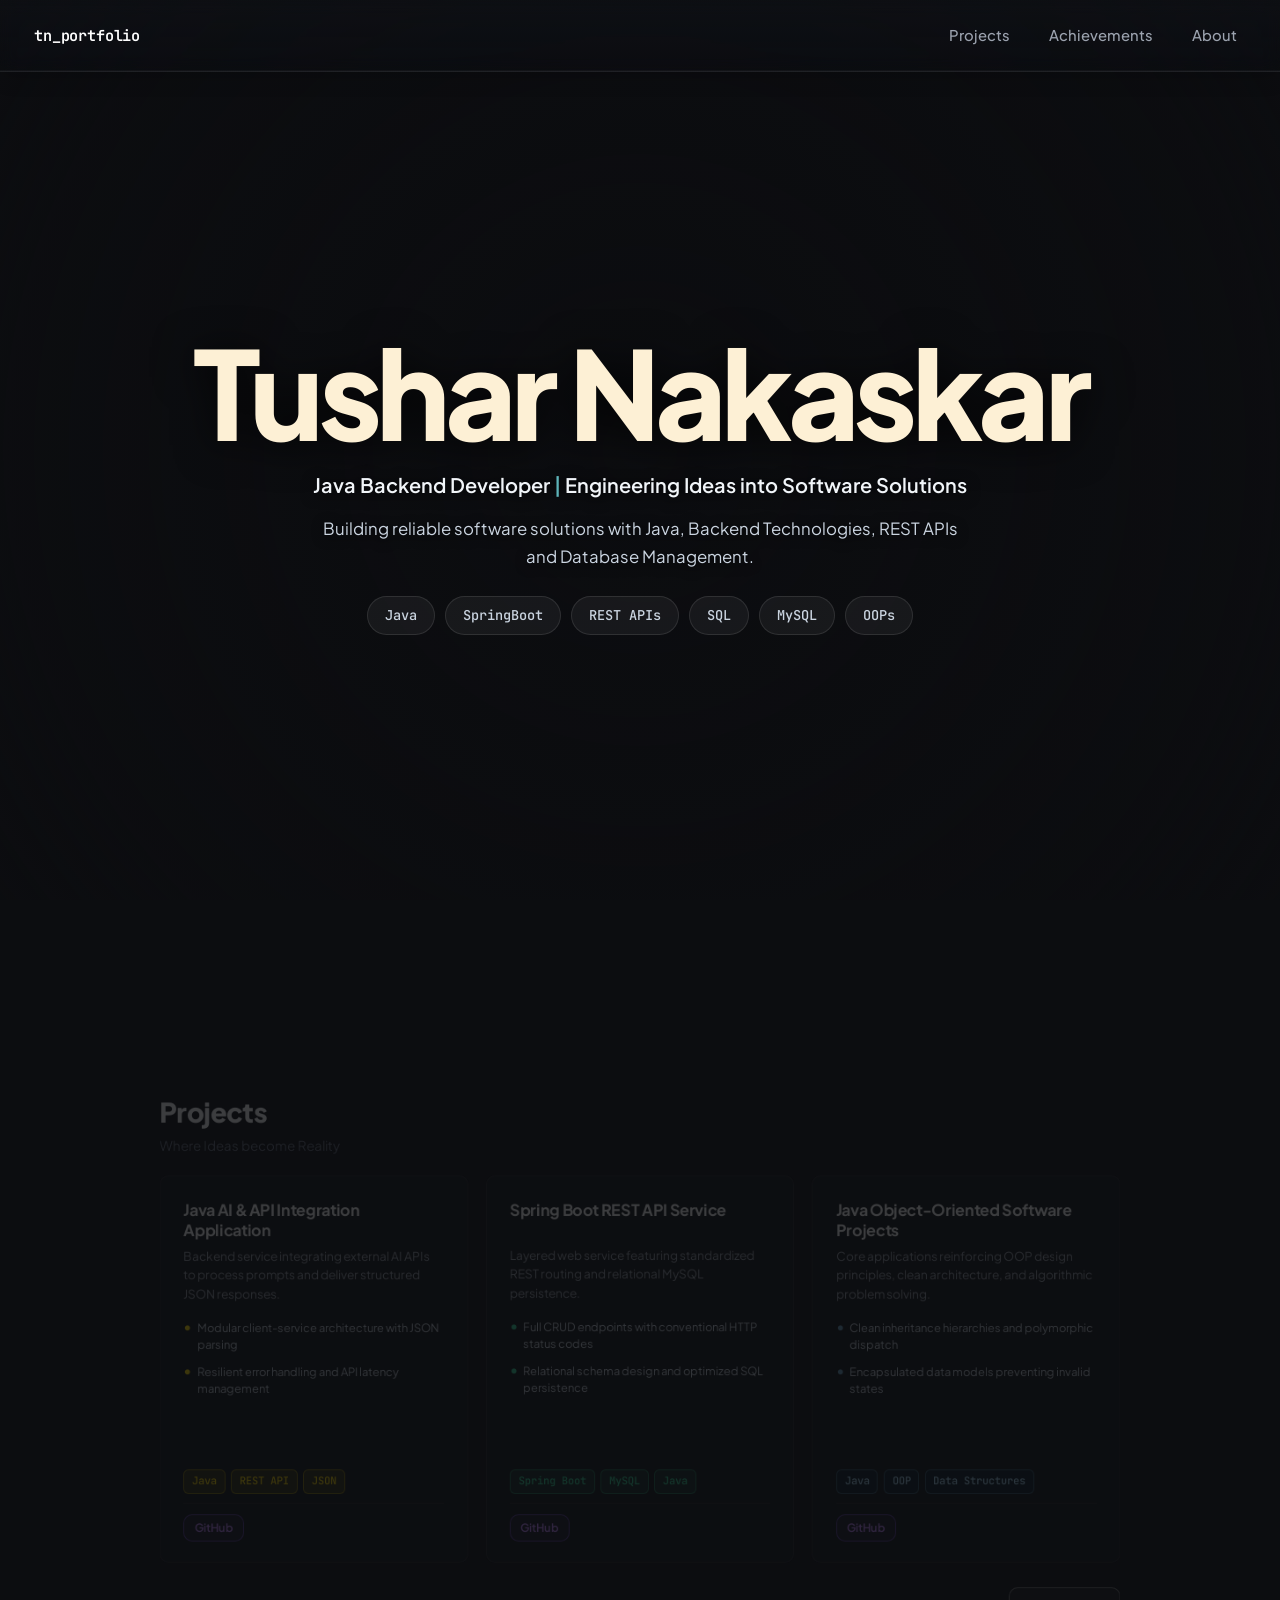
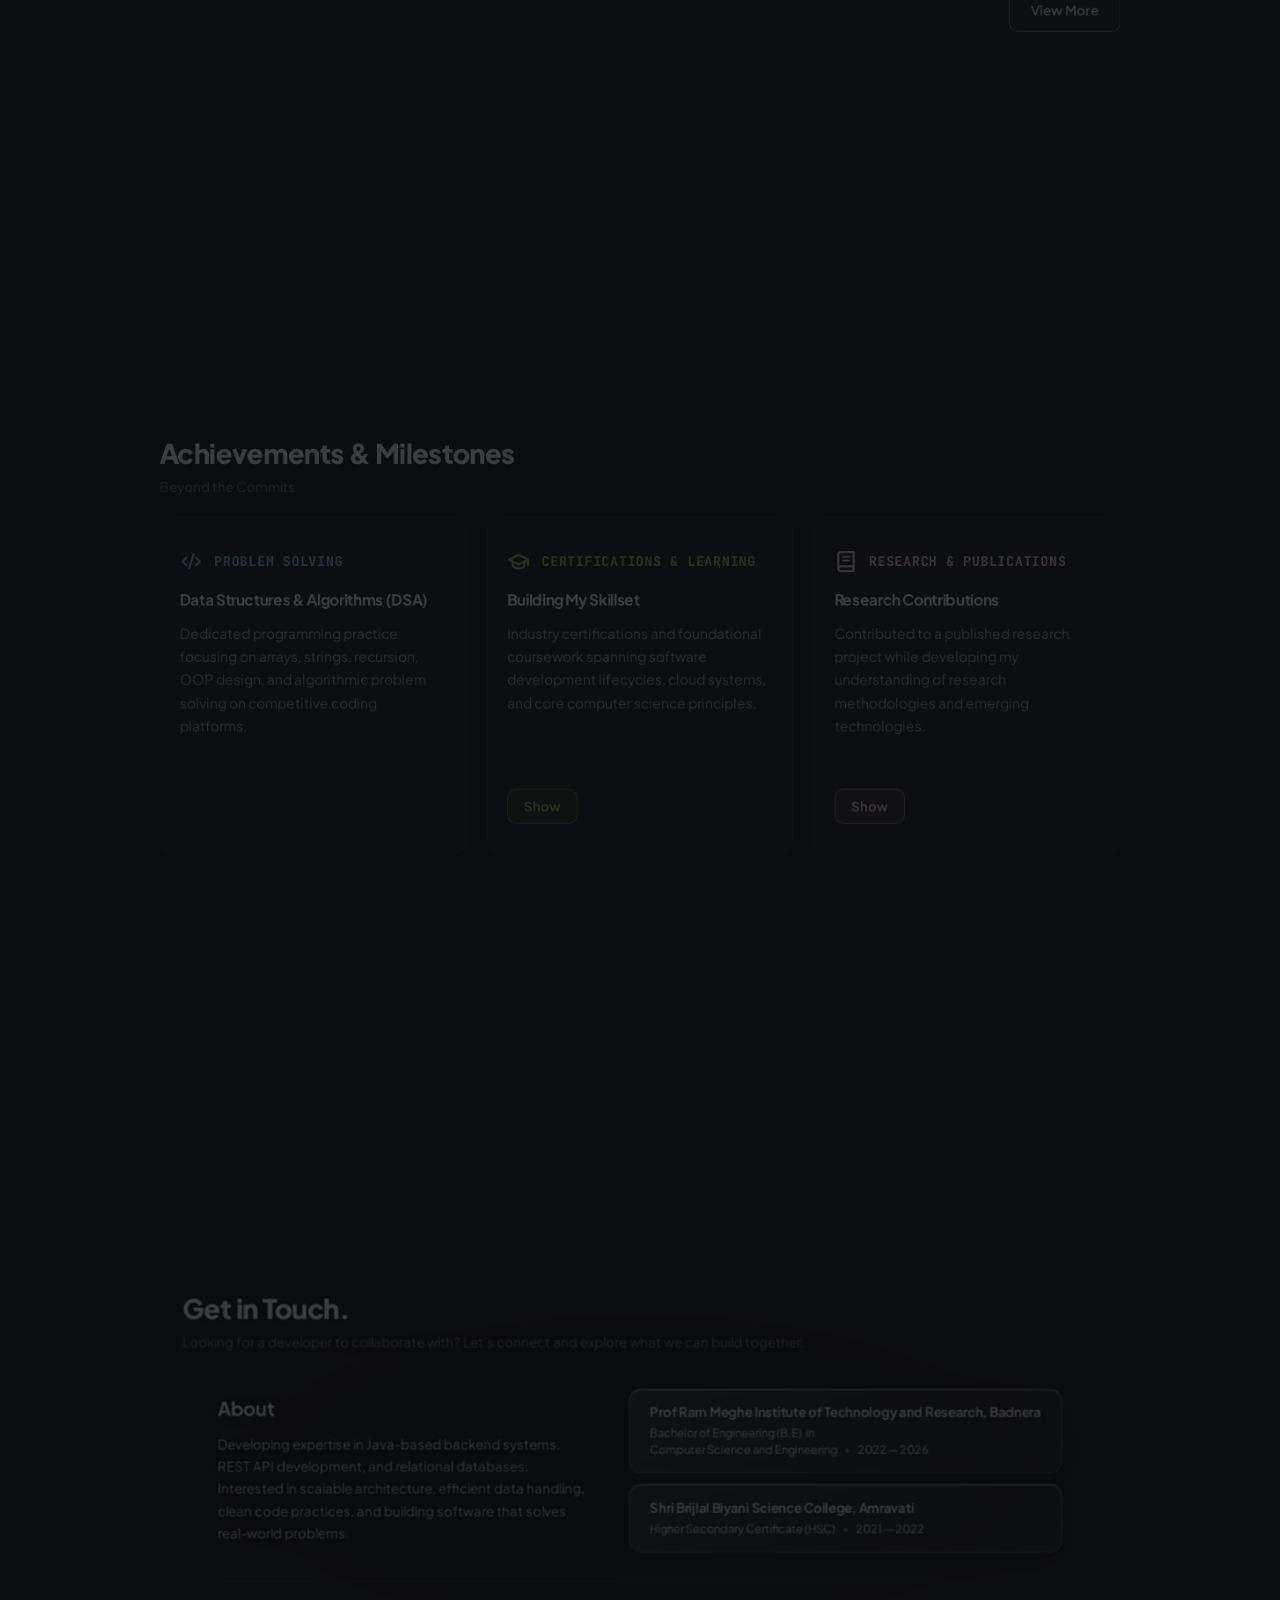
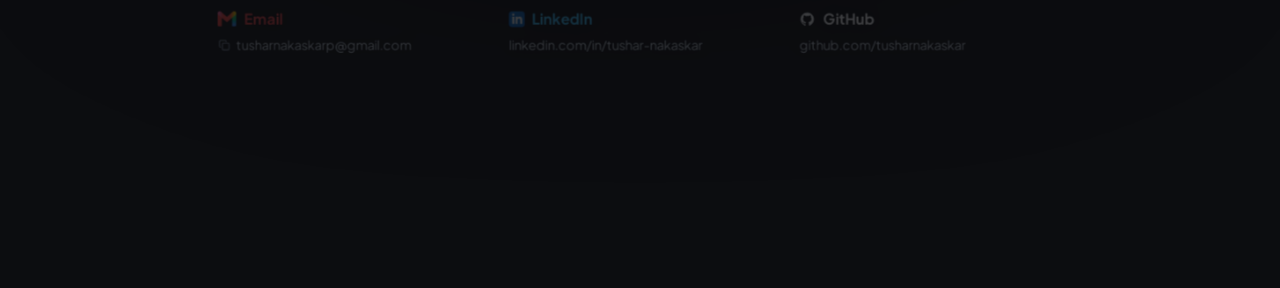
==== commit e5aa7e5b: "align and balance gmail logo size" ====
--- a/index.html
+++ b/index.html
@@ -351,7 +351,7 @@
             <div class="contact-panel-channels">
               <div class="contact-platform-item">
                 <span class="platform-heading platform-email">
-                  <img src="assets/gmail-icon.webp" alt="Gmail" class="platform-icon" width="18" height="18" loading="lazy">
+                  <img src="assets/gmail-icon.webp" alt="Gmail" class="platform-icon platform-icon-gmail" width="21" height="17" loading="lazy">
                   <span>Email</span>
                 </span>
                 <a href="mailto:tusharnakaskarp@gmail.com" class="platform-link" data-copy-email title="Click to copy email">
--- a/css/styles.css
+++ b/css/styles.css
@@ -1672,6 +1672,13 @@
   flex-shrink: 0;
   display: inline-block;
   vertical-align: middle;
+}
+
+.platform-icon-gmail {
+  width: 21.5px;
+  height: 17px;
+  position: relative;
+  top: -0.5px;
 }
 
 .platform-email {
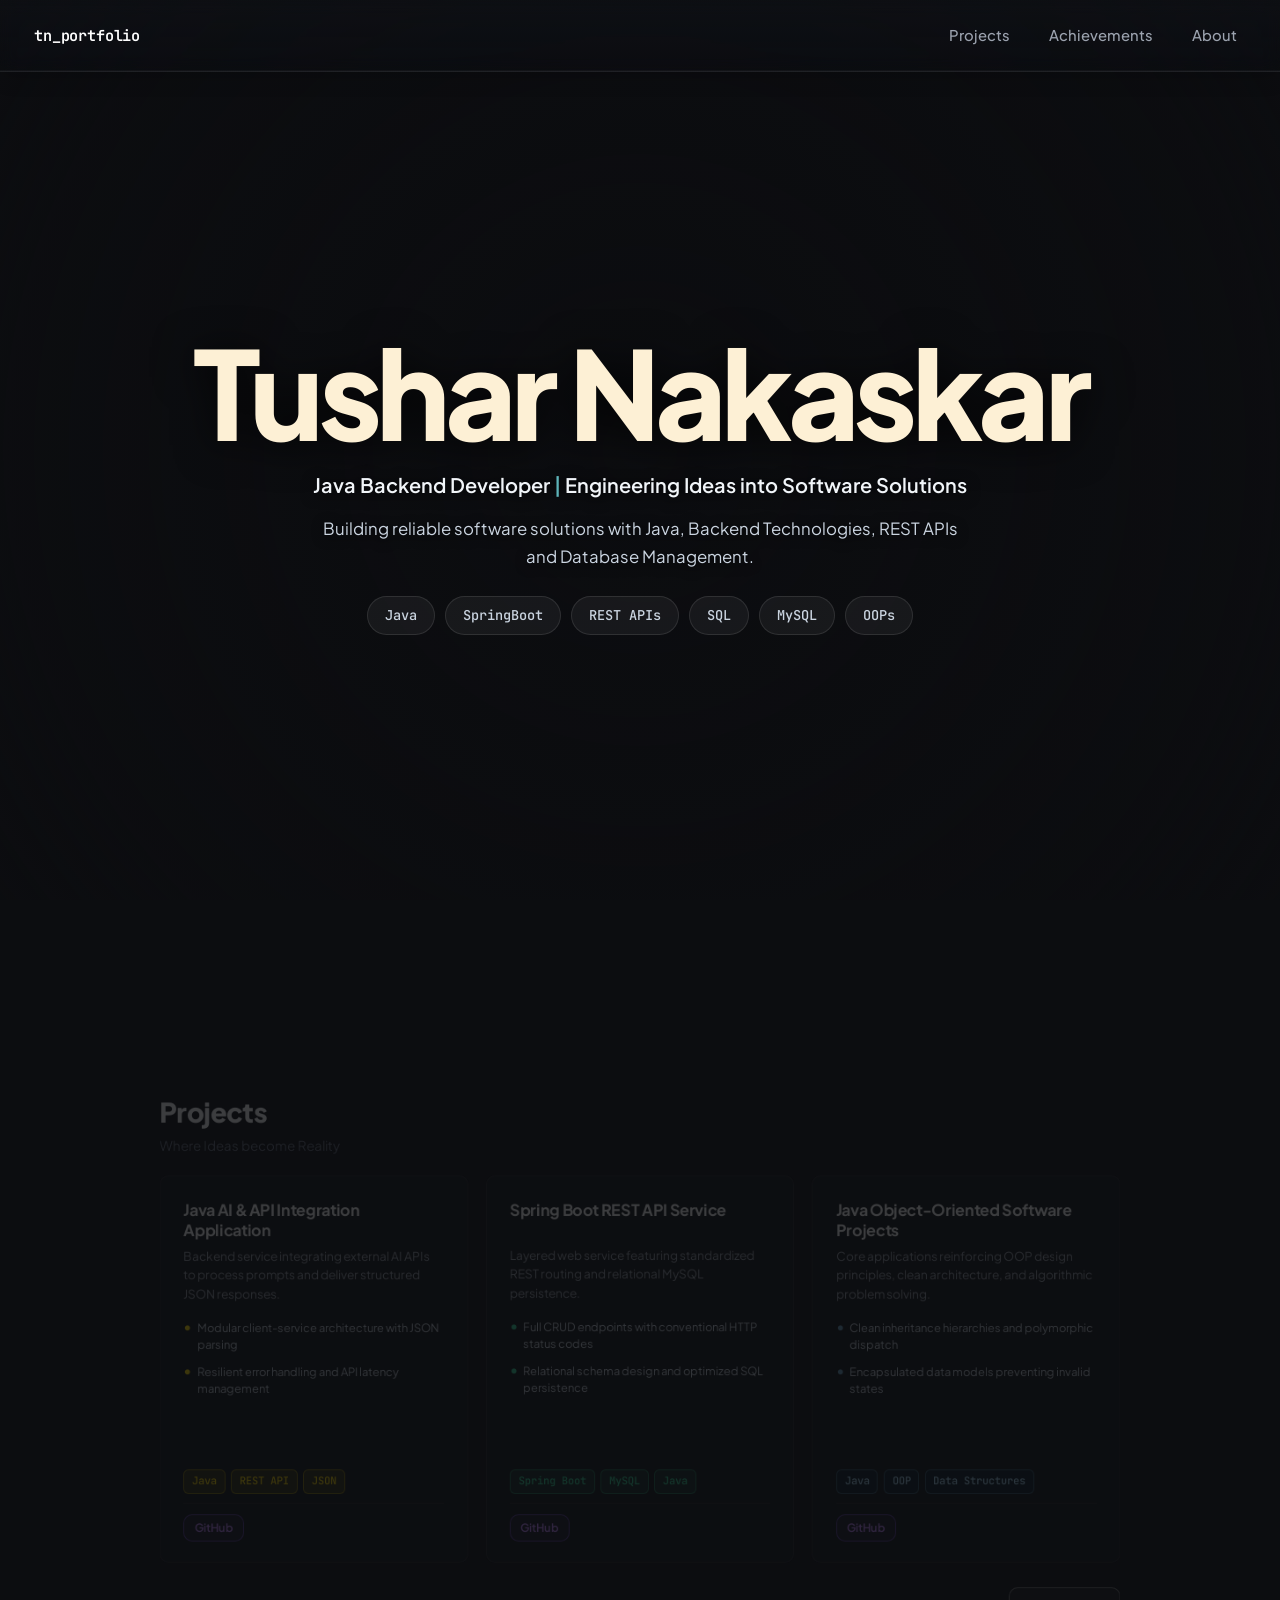
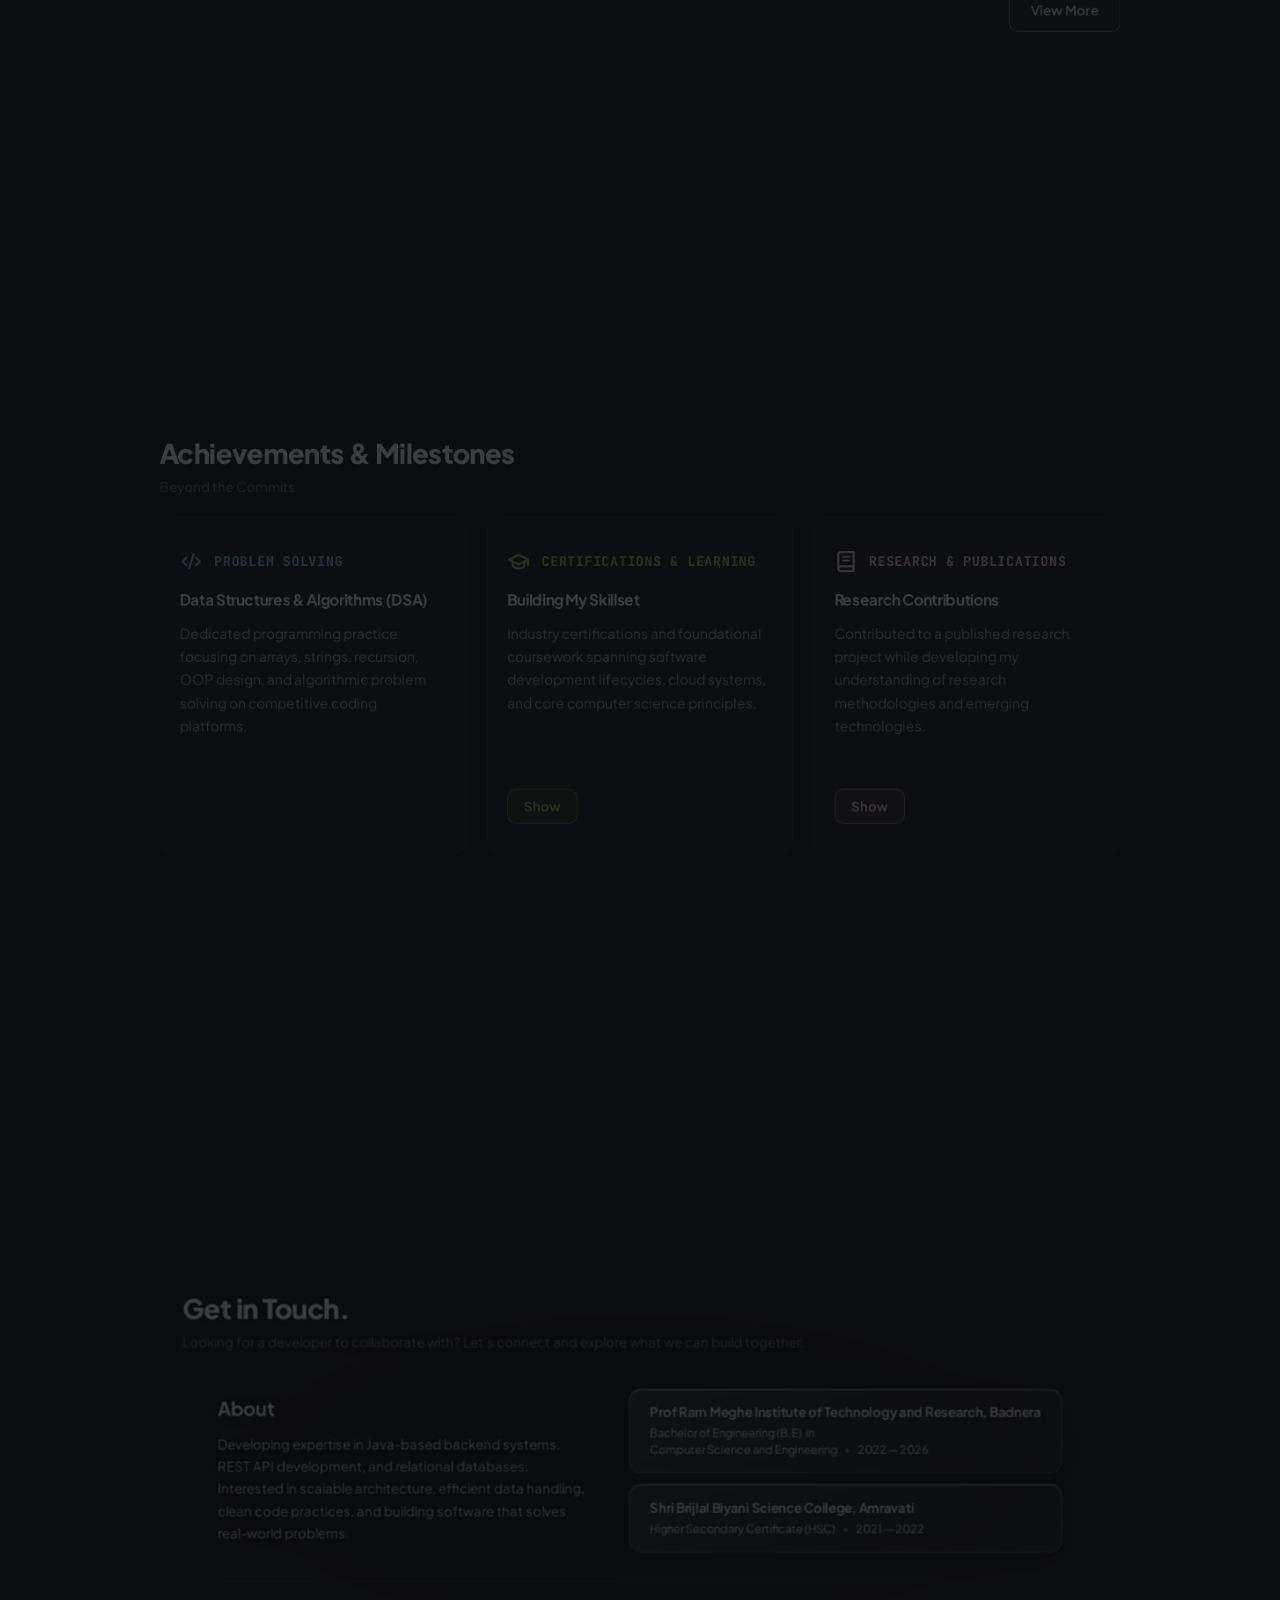
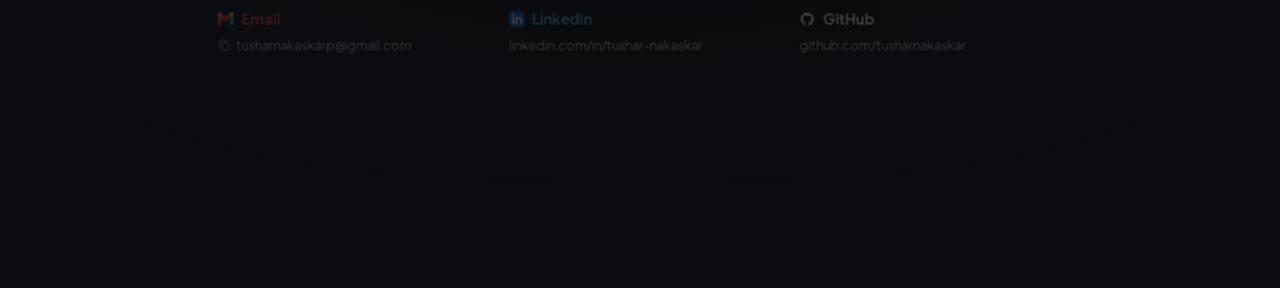
==== commit 5132f369: "reduce gmail logo size to match other logos" ====
--- a/index.html
+++ b/index.html
@@ -351,7 +351,7 @@
             <div class="contact-panel-channels">
               <div class="contact-platform-item">
                 <span class="platform-heading platform-email">
-                  <img src="assets/gmail-icon.webp" alt="Gmail" class="platform-icon platform-icon-gmail" width="21" height="17" loading="lazy">
+                  <img src="assets/gmail-icon.webp" alt="Gmail" class="platform-icon platform-icon-gmail" width="18" height="14" loading="lazy">
                   <span>Email</span>
                 </span>
                 <a href="mailto:tusharnakaskarp@gmail.com" class="platform-link" data-copy-email title="Click to copy email">
--- a/css/styles.css
+++ b/css/styles.css
@@ -1675,8 +1675,9 @@
 }
 
 .platform-icon-gmail {
-  width: 21.5px;
-  height: 17px;
+  width: 18px;
+  height: auto;
+  max-height: 15px;
   position: relative;
   top: -0.5px;
 }
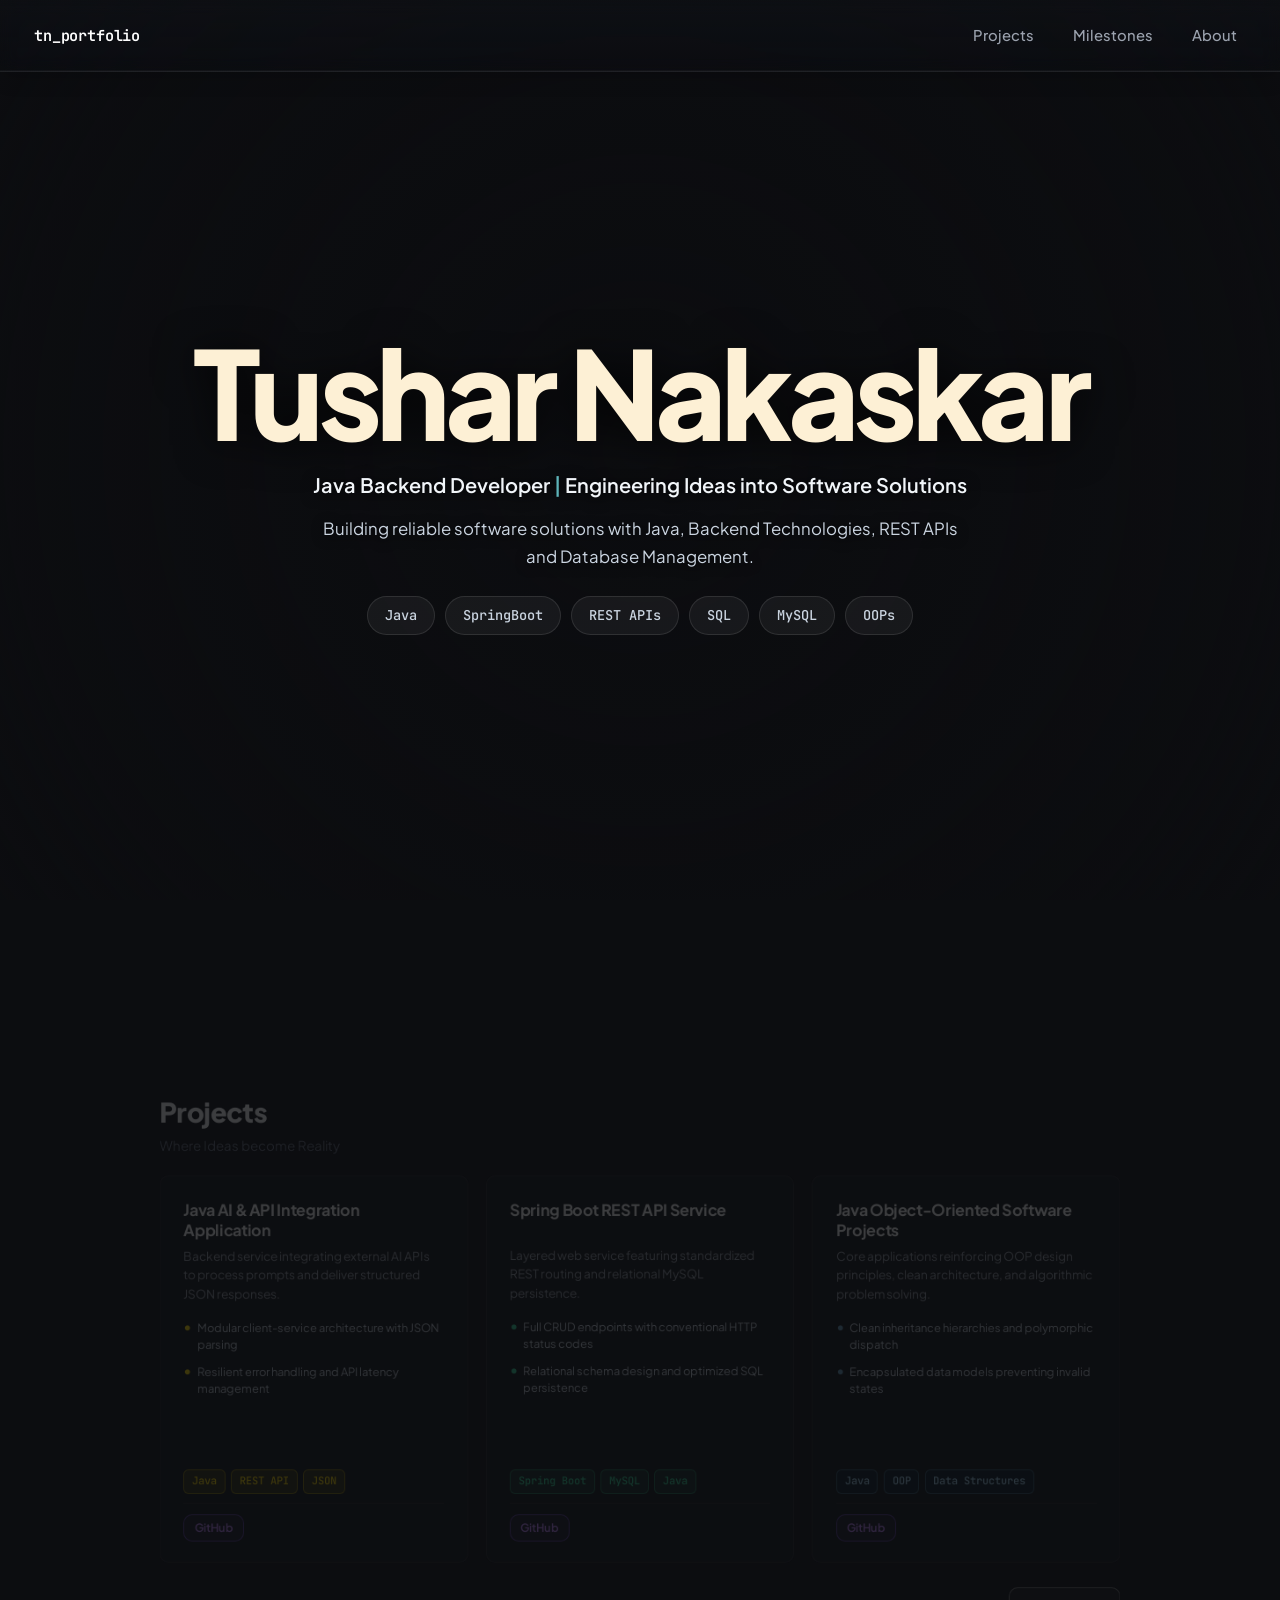
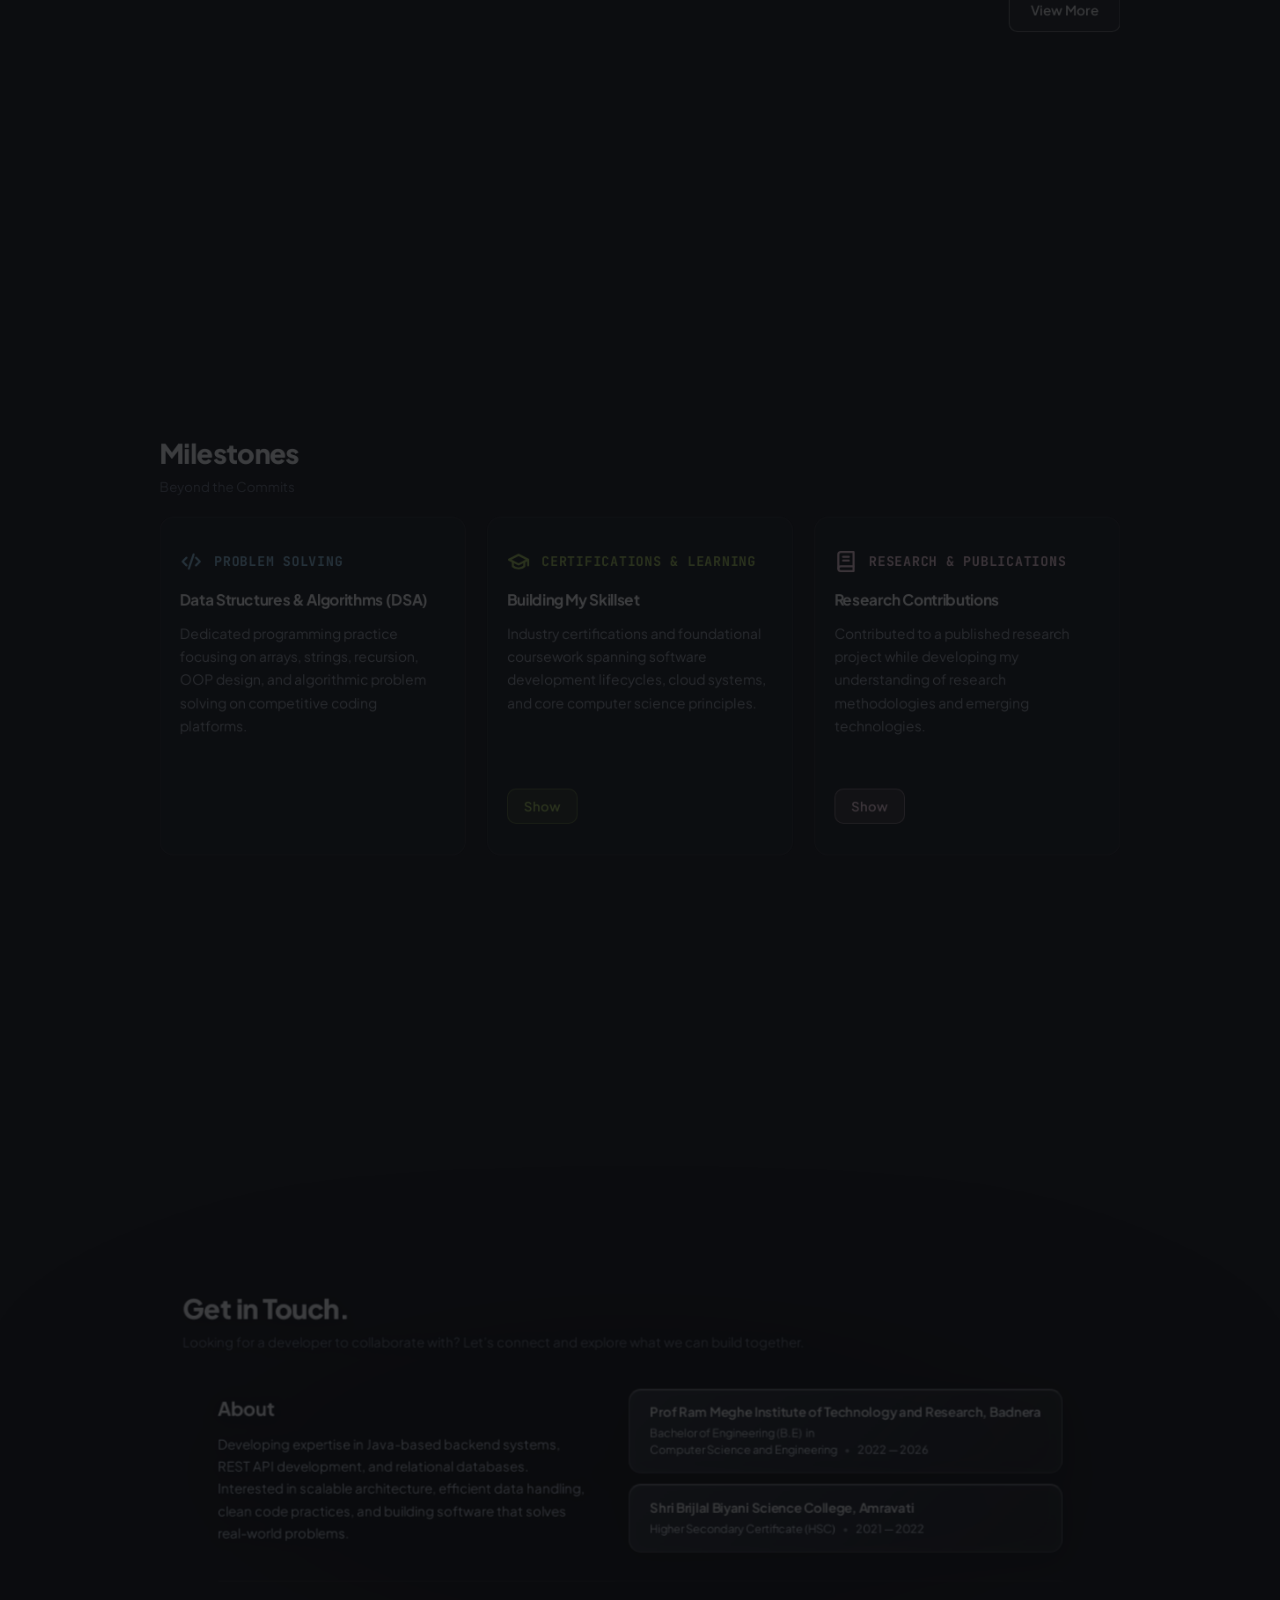
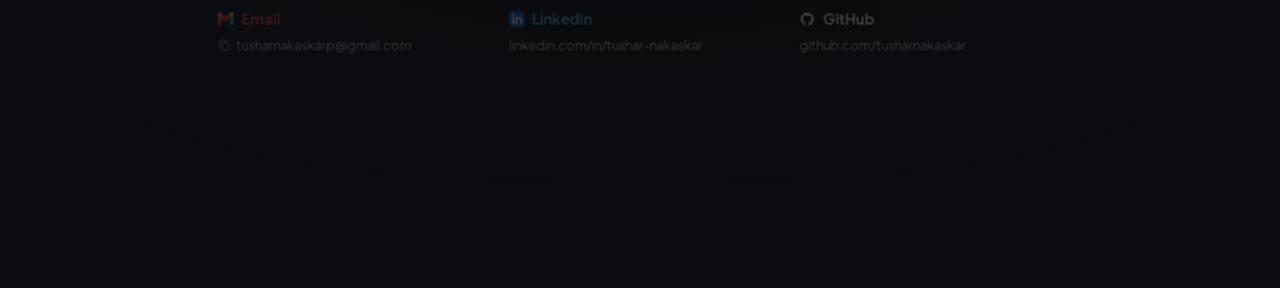
==== commit 931376e2: "rename achievements to milestones in section and navigation" ====
--- a/index.html
+++ b/index.html
@@ -83,10 +83,10 @@
         <span class="brand-text">tn_portfolio</span>
       </a>
 
-      <!-- Desktop Nav (Projects, Achievements, About) -->
+      <!-- Desktop Nav (Projects, Milestones, About) -->
       <nav class="nav-desktop" aria-label="Main Navigation">
         <a href="#projects" class="nav-link">Projects</a>
-        <a href="#achievements" class="nav-link">Achievements</a>
+        <a href="#achievements" class="nav-link">Milestones</a>
         <a href="#contact" class="nav-link">About</a>
       </nav>
 
@@ -103,7 +103,7 @@
     <!-- Mobile Drawer Menu -->
     <div class="mobile-drawer" id="mobile-drawer">
       <a href="#projects" class="mobile-link">Projects</a>
-      <a href="#achievements" class="mobile-link">Achievements</a>
+      <a href="#achievements" class="mobile-link">Milestones</a>
       <a href="#contact" class="mobile-link">About</a>
     </div>
   </header>
@@ -230,7 +230,7 @@
       <section class="section-block" id="achievements">
         <div class="section-header-compact">
           <div>
-            <h2 class="section-title">Achievements &amp; Milestones</h2>
+            <h2 class="section-title">Milestones</h2>
             <p class="section-subtitle">Beyond the Commits</p>
           </div>
         </div>
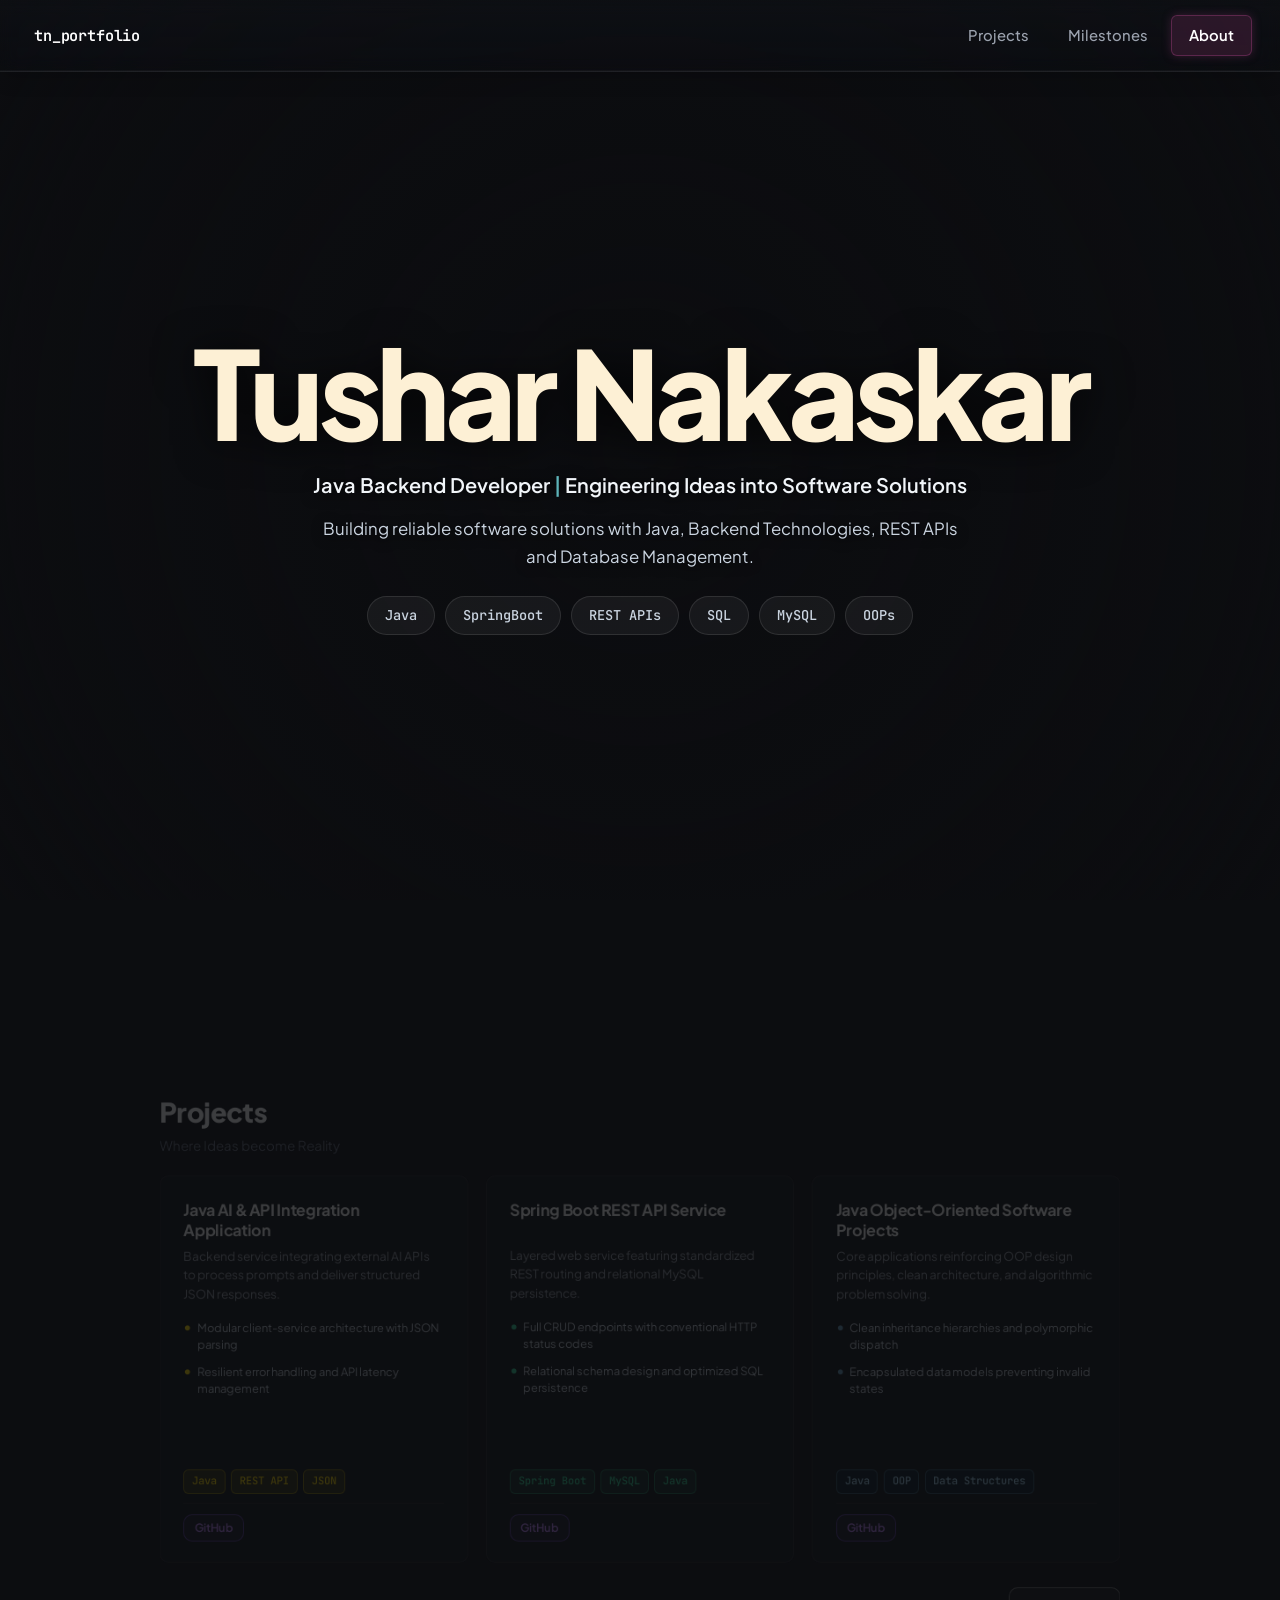
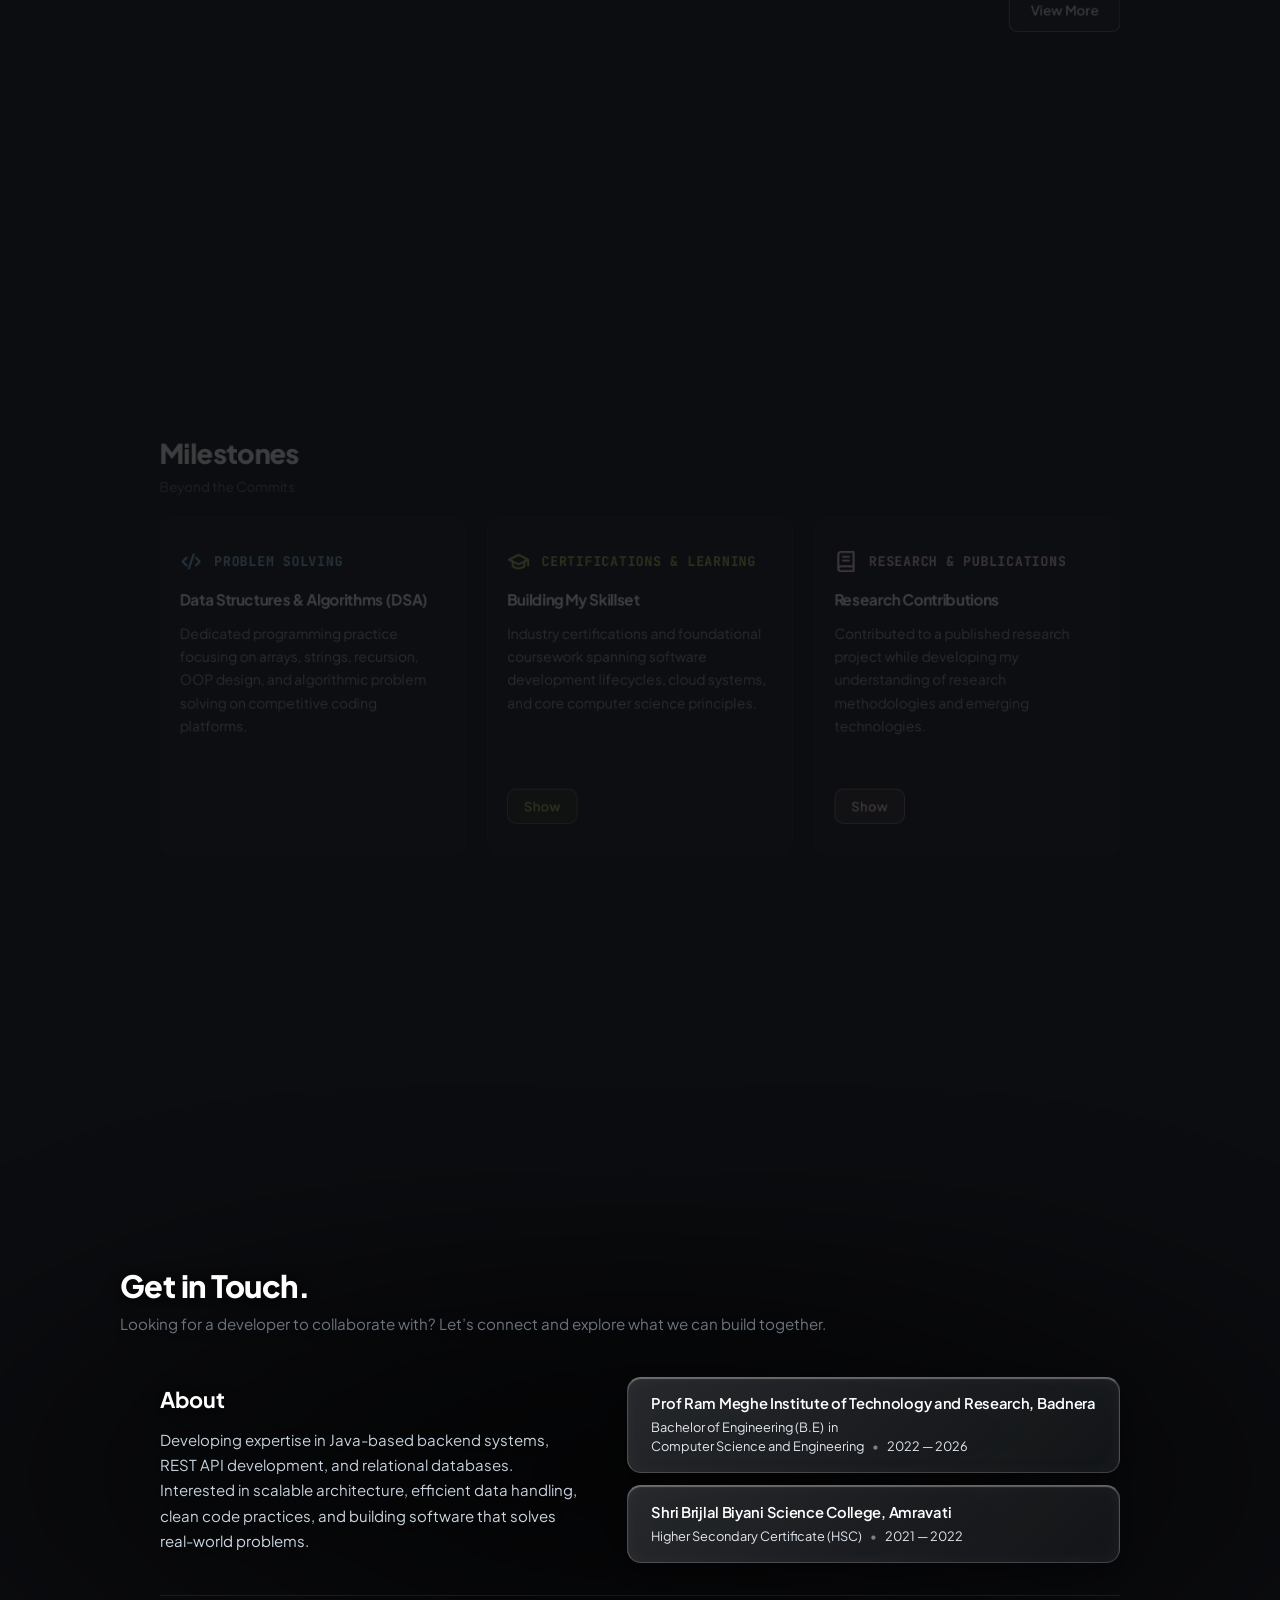
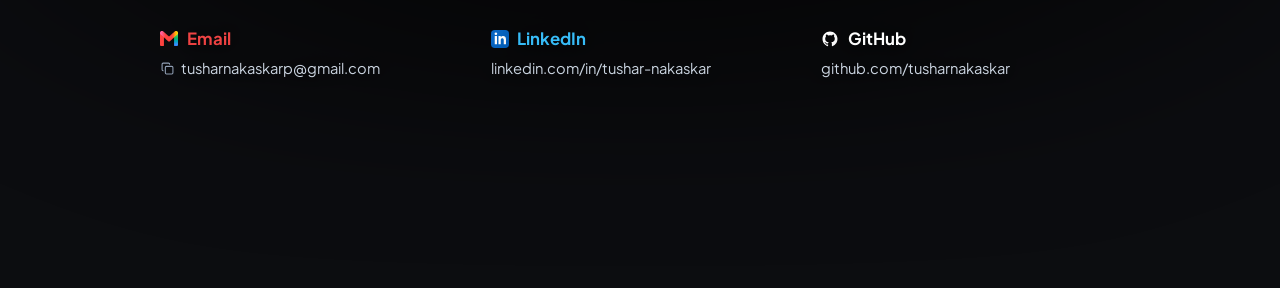
==== commit 3b3e71d0: "apply #6c2d59 glowing button style only to about nav" ====
--- a/index.html
+++ b/index.html
@@ -87,7 +87,7 @@
       <nav class="nav-desktop" aria-label="Main Navigation">
         <a href="#projects" class="nav-link">Projects</a>
         <a href="#achievements" class="nav-link">Milestones</a>
-        <a href="#contact" class="nav-link">About</a>
+        <a href="#contact" class="nav-link nav-btn-about">About</a>
       </nav>
 
       <!-- Mobile Hamburger Toggle -->
@@ -104,7 +104,7 @@
     <div class="mobile-drawer" id="mobile-drawer">
       <a href="#projects" class="mobile-link">Projects</a>
       <a href="#achievements" class="mobile-link">Milestones</a>
-      <a href="#contact" class="mobile-link">About</a>
+      <a href="#contact" class="mobile-link mobile-btn-about">About</a>
     </div>
   </header>
 
--- a/css/styles.css
+++ b/css/styles.css
@@ -331,6 +331,32 @@
   color: #ffffff;
   background: rgba(255, 255, 255, 0.09);
   border-color: rgba(255, 255, 255, 0.12);
+  font-weight: 600;
+}
+
+/* About navigation button: styled in #6c2d59 with subtle glow */
+.nav-btn-about {
+  color: #ffffff !important;
+  font-weight: 600;
+  padding: 0.45rem 1.05rem;
+  border-radius: var(--radius-sm);
+  background: rgba(108, 45, 89, 0.32);
+  border: 1px solid rgba(108, 45, 89, 0.75);
+  box-shadow: 0 0 10px rgba(108, 45, 89, 0.45);
+  transition: all 250ms ease;
+}
+.nav-btn-about:hover {
+  color: #ffffff !important;
+  background: rgba(108, 45, 89, 0.60);
+  border-color: #9d4182;
+  box-shadow: 0 0 16px rgba(108, 45, 89, 0.75), 0 0 4px rgba(255, 255, 255, 0.2);
+  transform: translateY(-1px);
+}
+.nav-btn-about.active {
+  color: #ffffff !important;
+  background: #6c2d59;
+  border-color: #a8478c;
+  box-shadow: 0 0 15px rgba(108, 45, 89, 0.8);
   font-weight: 600;
 }
 
@@ -403,6 +429,22 @@
   background: rgba(255, 255, 255, 0.08);
   border-color: rgba(255, 255, 255, 0.12);
   font-weight: 600;
+}
+
+/* About mobile button */
+.mobile-btn-about {
+  color: #ffffff !important;
+  font-weight: 600;
+  background: rgba(108, 45, 89, 0.32);
+  border: 1px solid rgba(108, 45, 89, 0.75);
+  box-shadow: 0 0 8px rgba(108, 45, 89, 0.4);
+}
+.mobile-btn-about:hover,
+.mobile-btn-about.active {
+  color: #ffffff !important;
+  background: #6c2d59;
+  border-color: #a8478c;
+  box-shadow: 0 0 14px rgba(108, 45, 89, 0.75);
 }
 
 /* --------------------------------------------------------------------------
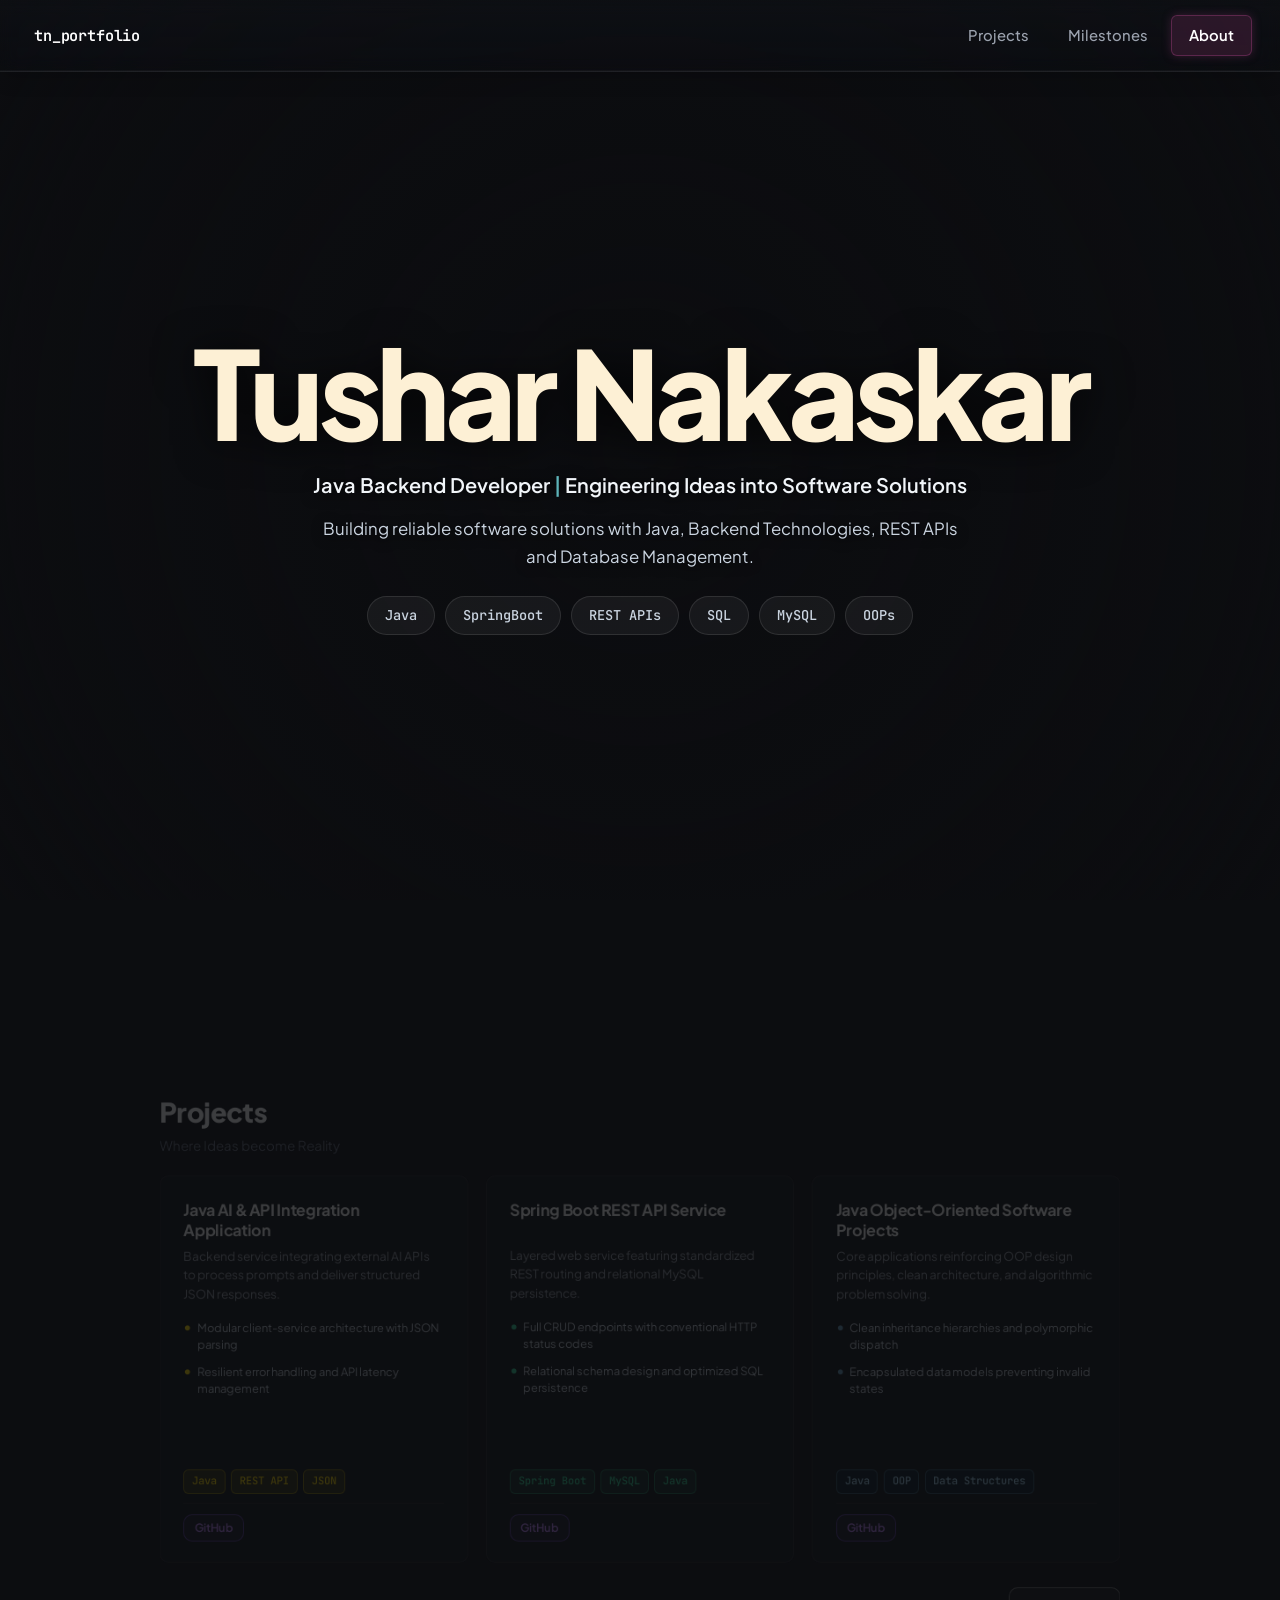
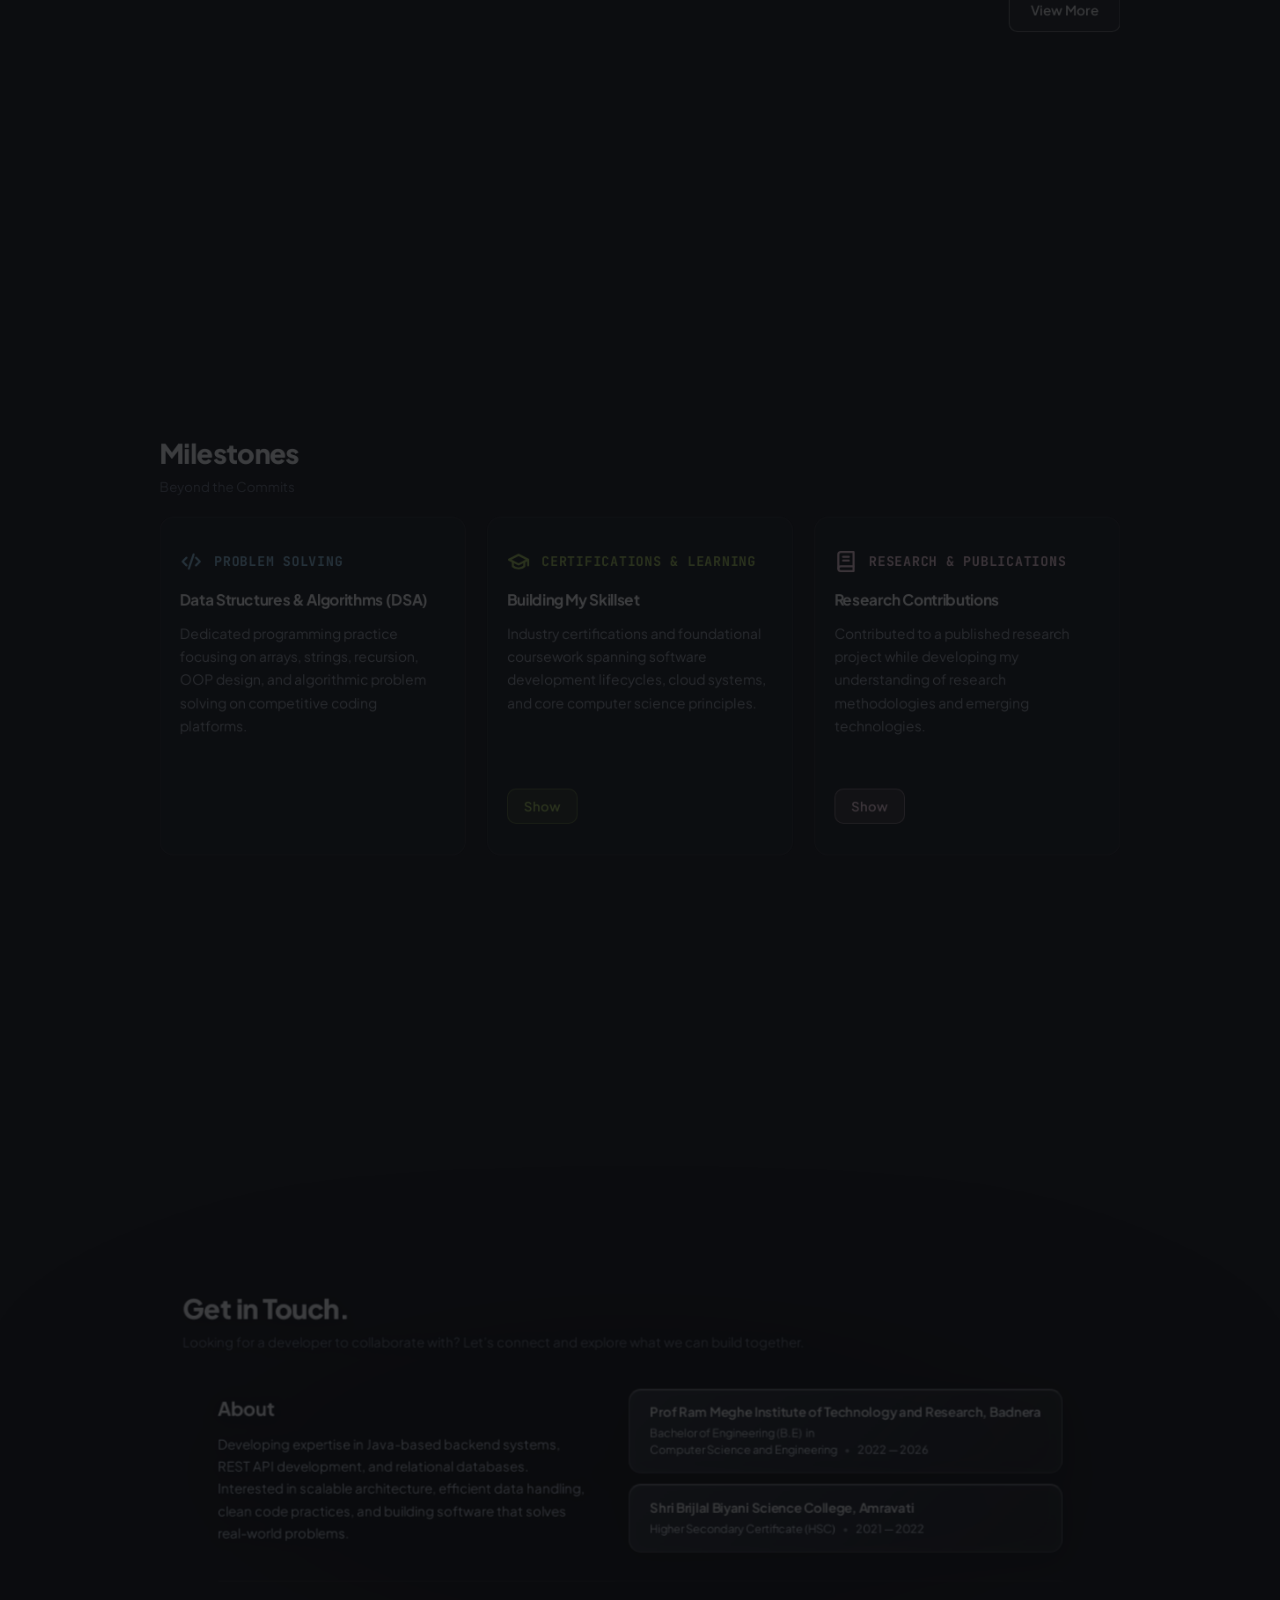
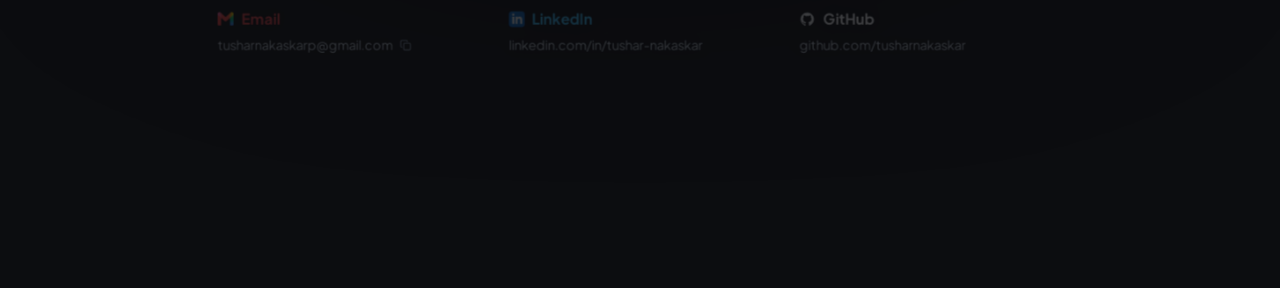
==== commit 1c524a03: "place email address before copy icon" ====
--- a/index.html
+++ b/index.html
@@ -355,6 +355,7 @@
                   <span>Email</span>
                 </span>
                 <a href="mailto:tusharnakaskarp@gmail.com" class="platform-link" data-copy-email title="Click to copy email">
+                  <span>tusharnakaskarp@gmail.com</span>
                   <span class="copy-icon-wrapper" aria-hidden="true">
                     <svg class="copy-icon-default" width="13" height="13" viewBox="0 0 24 24" fill="none" stroke="currentColor" stroke-width="2" stroke-linecap="round" stroke-linejoin="round">
                       <rect width="14" height="14" x="8" y="8" rx="2" ry="2"/>
@@ -364,7 +365,6 @@
                       <polyline points="20 6 9 17 4 12"/>
                     </svg>
                   </span>
-                  <span>tusharnakaskarp@gmail.com</span>
                 </a>
               </div>
 
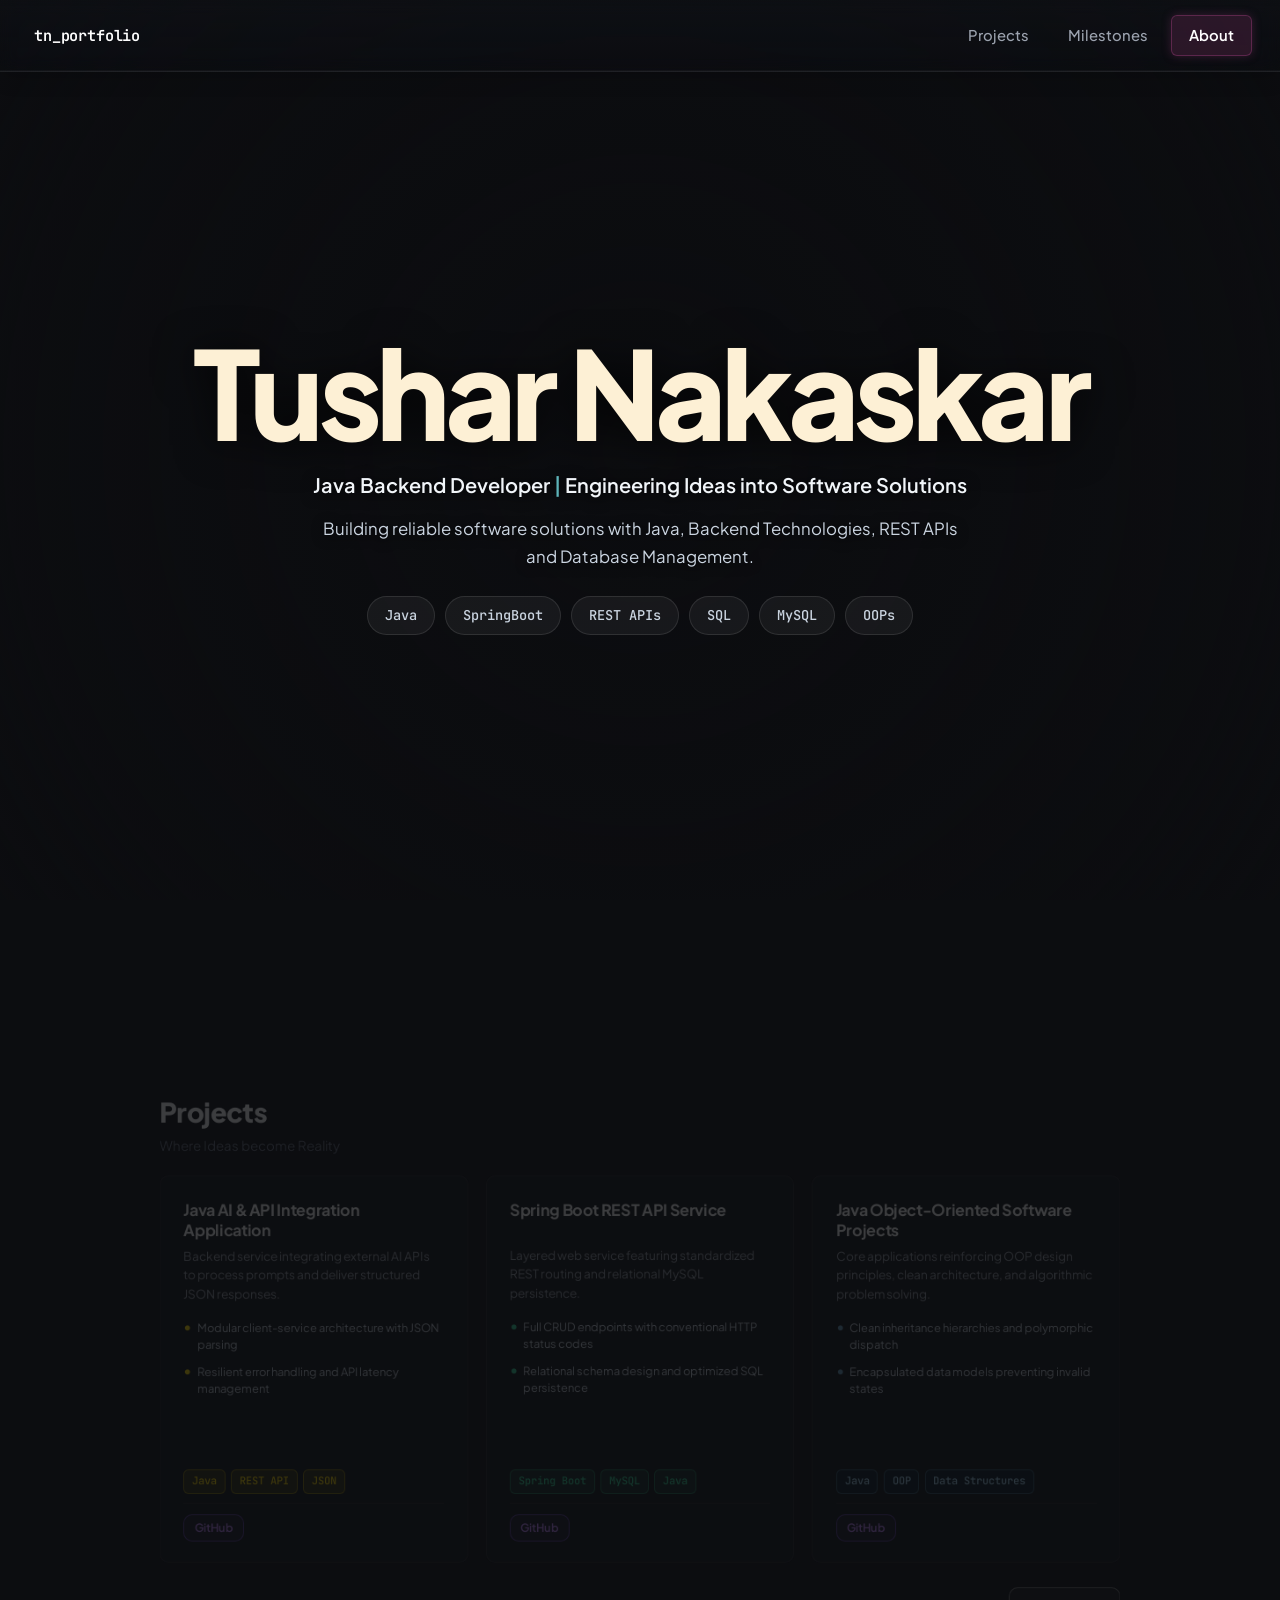
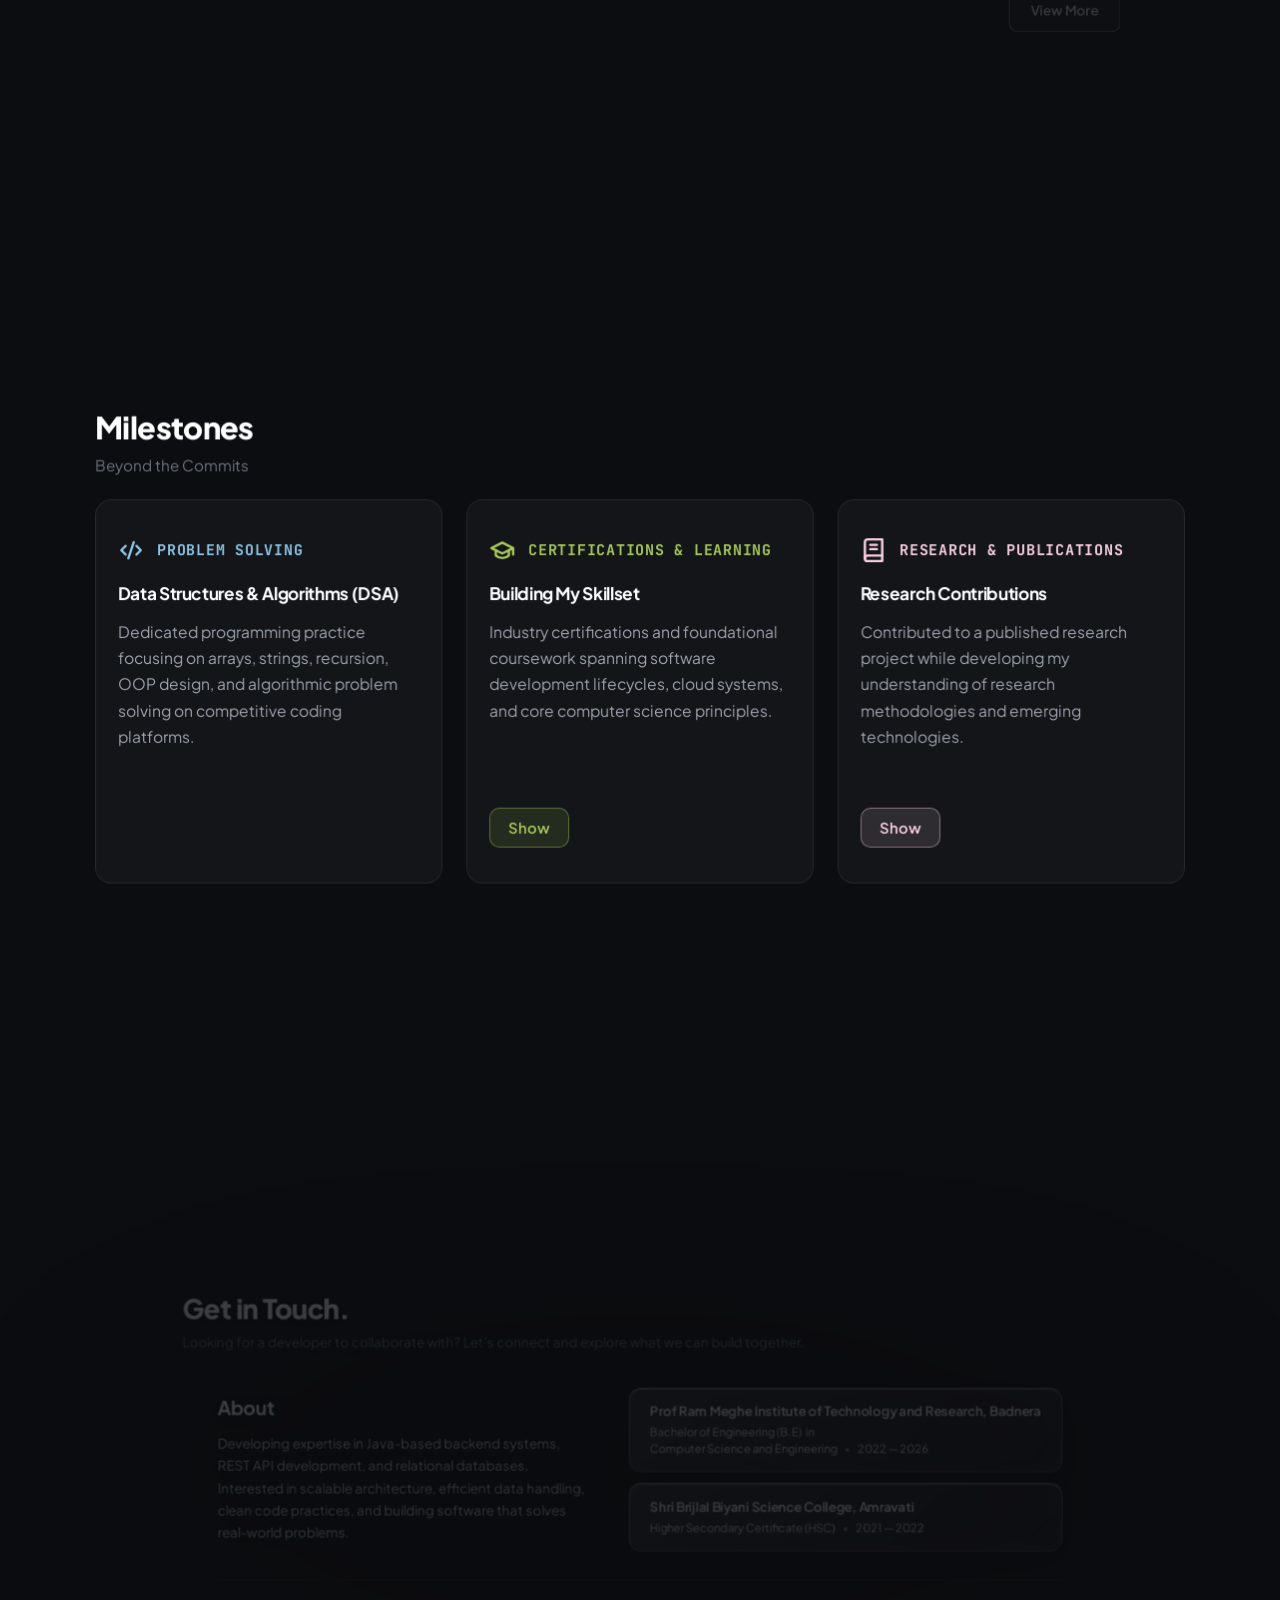
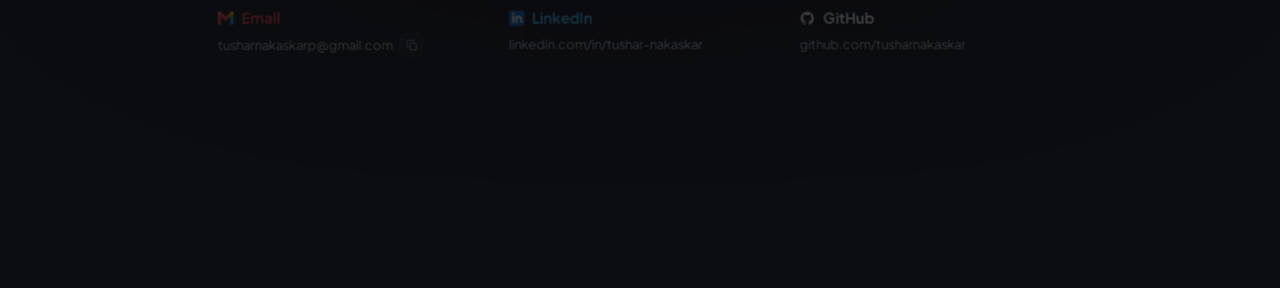
==== commit 00bb4381: "separate email mailto redirect and copy button with distinct glows" ====
--- a/index.html
+++ b/index.html
@@ -354,18 +354,20 @@
                   <img src="assets/gmail-icon.webp" alt="Gmail" class="platform-icon platform-icon-gmail" width="18" height="14" loading="lazy">
                   <span>Email</span>
                 </span>
-                <a href="mailto:tusharnakaskarp@gmail.com" class="platform-link" data-copy-email title="Click to copy email">
-                  <span>tusharnakaskarp@gmail.com</span>
-                  <span class="copy-icon-wrapper" aria-hidden="true">
-                    <svg class="copy-icon-default" width="13" height="13" viewBox="0 0 24 24" fill="none" stroke="currentColor" stroke-width="2" stroke-linecap="round" stroke-linejoin="round">
+                <div class="platform-email-group">
+                  <a href="mailto:tusharnakaskarp@gmail.com" class="platform-link platform-email-link" title="Send email to tusharnakaskarp@gmail.com">
+                    <span>tusharnakaskarp@gmail.com</span>
+                  </a>
+                  <button type="button" class="copy-email-btn" data-copy-email aria-label="Copy email address" title="Copy email address">
+                    <svg class="copy-icon-default" width="13" height="13" viewBox="0 0 24 24" fill="none" stroke="currentColor" stroke-width="2" stroke-linecap="round" stroke-linejoin="round" aria-hidden="true">
                       <rect width="14" height="14" x="8" y="8" rx="2" ry="2"/>
                       <path d="M4 16c-1.1 0-2-.9-2-2V4c0-1.1.9-2 2-2h10c1.1 0 2 .9 2 2"/>
                     </svg>
-                    <svg class="copy-icon-success" width="13" height="13" viewBox="0 0 24 24" fill="none" stroke="currentColor" stroke-width="2.5" stroke-linecap="round" stroke-linejoin="round">
+                    <svg class="copy-icon-success" width="13" height="13" viewBox="0 0 24 24" fill="none" stroke="currentColor" stroke-width="2.5" stroke-linecap="round" stroke-linejoin="round" aria-hidden="true">
                       <polyline points="20 6 9 17 4 12"/>
                     </svg>
-                  </span>
-                </a>
+                  </button>
+                </div>
               </div>
 
               <div class="contact-platform-item">
--- a/css/styles.css
+++ b/css/styles.css
@@ -1747,11 +1747,89 @@
   transition: color var(--trans);
 }
 
-.platform-link:hover,
-.platform-link.copied {
+.platform-link:hover {
   color: #ffffff;
   text-decoration: underline;
   text-underline-offset: 3px;
+}
+
+/* Platform Email & Copy Button Decoupled with Distinct Glows */
+.platform-email-group {
+  display: inline-flex;
+  align-items: center;
+  gap: 0.5rem;
+  flex-wrap: wrap;
+}
+
+.platform-email-link {
+  transition: color var(--trans), text-shadow var(--trans), text-decoration-color var(--trans);
+}
+
+.platform-email-link:hover,
+.platform-email-link:focus-visible,
+#contact .platform-email-link:hover,
+#contact .platform-email-link:focus-visible {
+  color: #ffffff;
+  text-decoration: underline;
+  text-underline-offset: 3px;
+  text-decoration-color: rgba(239, 68, 68, 0.85);
+  text-shadow: 0 0 10px rgba(239, 68, 68, 0.8), 0 0 22px rgba(239, 68, 68, 0.45);
+}
+
+.copy-email-btn {
+  display: inline-flex;
+  align-items: center;
+  justify-content: center;
+  width: 26px;
+  height: 26px;
+  padding: 0;
+  border-radius: 6px;
+  background: rgba(255, 255, 255, 0.05);
+  border: 1px solid rgba(255, 255, 255, 0.14);
+  color: #94a3b8;
+  cursor: pointer;
+  flex-shrink: 0;
+  transition: color 0.2s ease, background 0.2s ease, border-color 0.2s ease, box-shadow 0.2s ease, transform 0.2s ease;
+  position: relative;
+  vertical-align: middle;
+}
+
+.copy-email-btn:hover,
+.copy-email-btn:focus-visible {
+  color: #38bdf8;
+  background: rgba(56, 189, 248, 0.12);
+  border-color: rgba(56, 189, 248, 0.6);
+  box-shadow: 0 0 12px rgba(56, 189, 248, 0.5), inset 0 0 6px rgba(56, 189, 248, 0.2);
+  transform: translateY(-1px) scale(1.08);
+}
+
+.copy-email-btn.copied {
+  color: #22c55e;
+  background: rgba(34, 197, 94, 0.15);
+  border-color: rgba(34, 197, 94, 0.75);
+  box-shadow: 0 0 14px rgba(34, 197, 94, 0.65), inset 0 0 8px rgba(34, 197, 94, 0.25);
+  transform: scale(1.05);
+}
+
+.copy-email-btn .copy-icon-default,
+.copy-email-btn .copy-icon-success {
+  width: 13px;
+  height: 13px;
+  display: block;
+  pointer-events: none;
+}
+
+.copy-email-btn .copy-icon-success {
+  display: none;
+  color: #22c55e;
+}
+
+.copy-email-btn.copied .copy-icon-default {
+  display: none;
+}
+
+.copy-email-btn.copied .copy-icon-success {
+  display: block;
 }
 
 .copy-icon-wrapper {
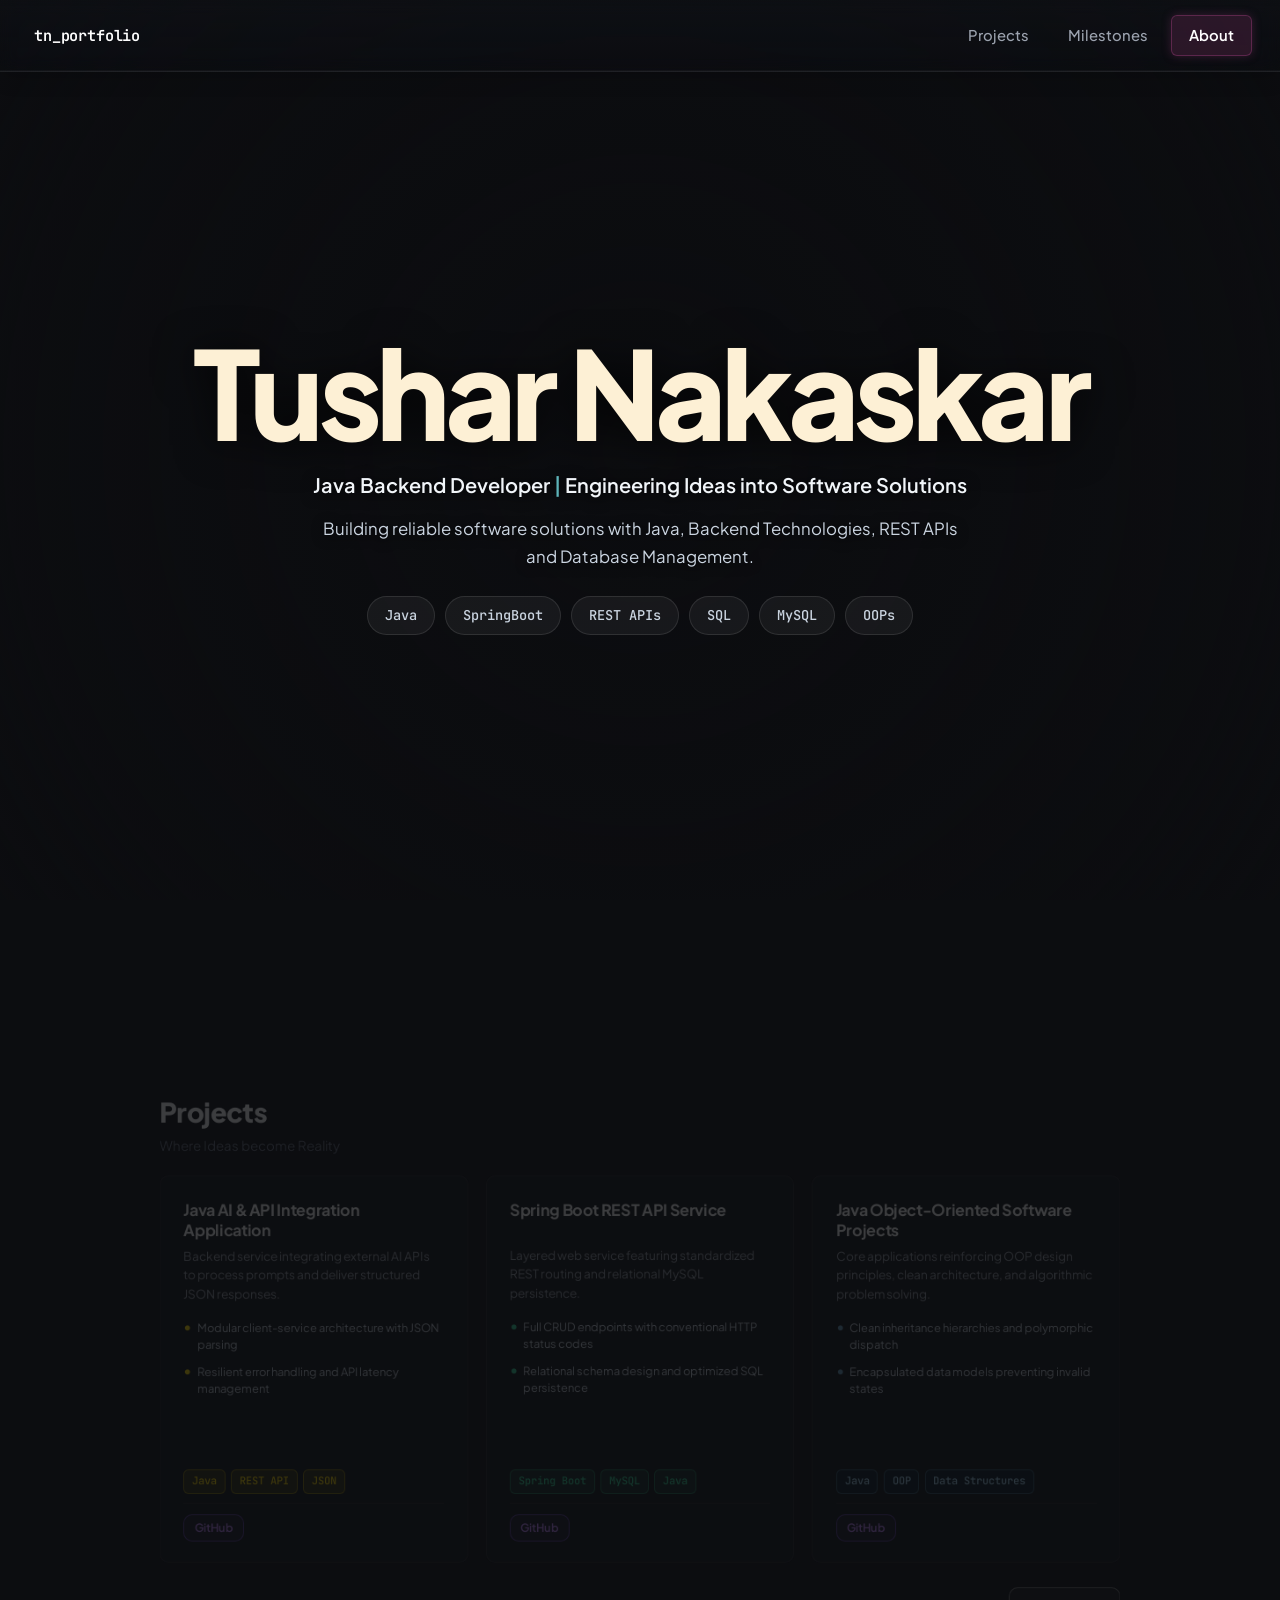
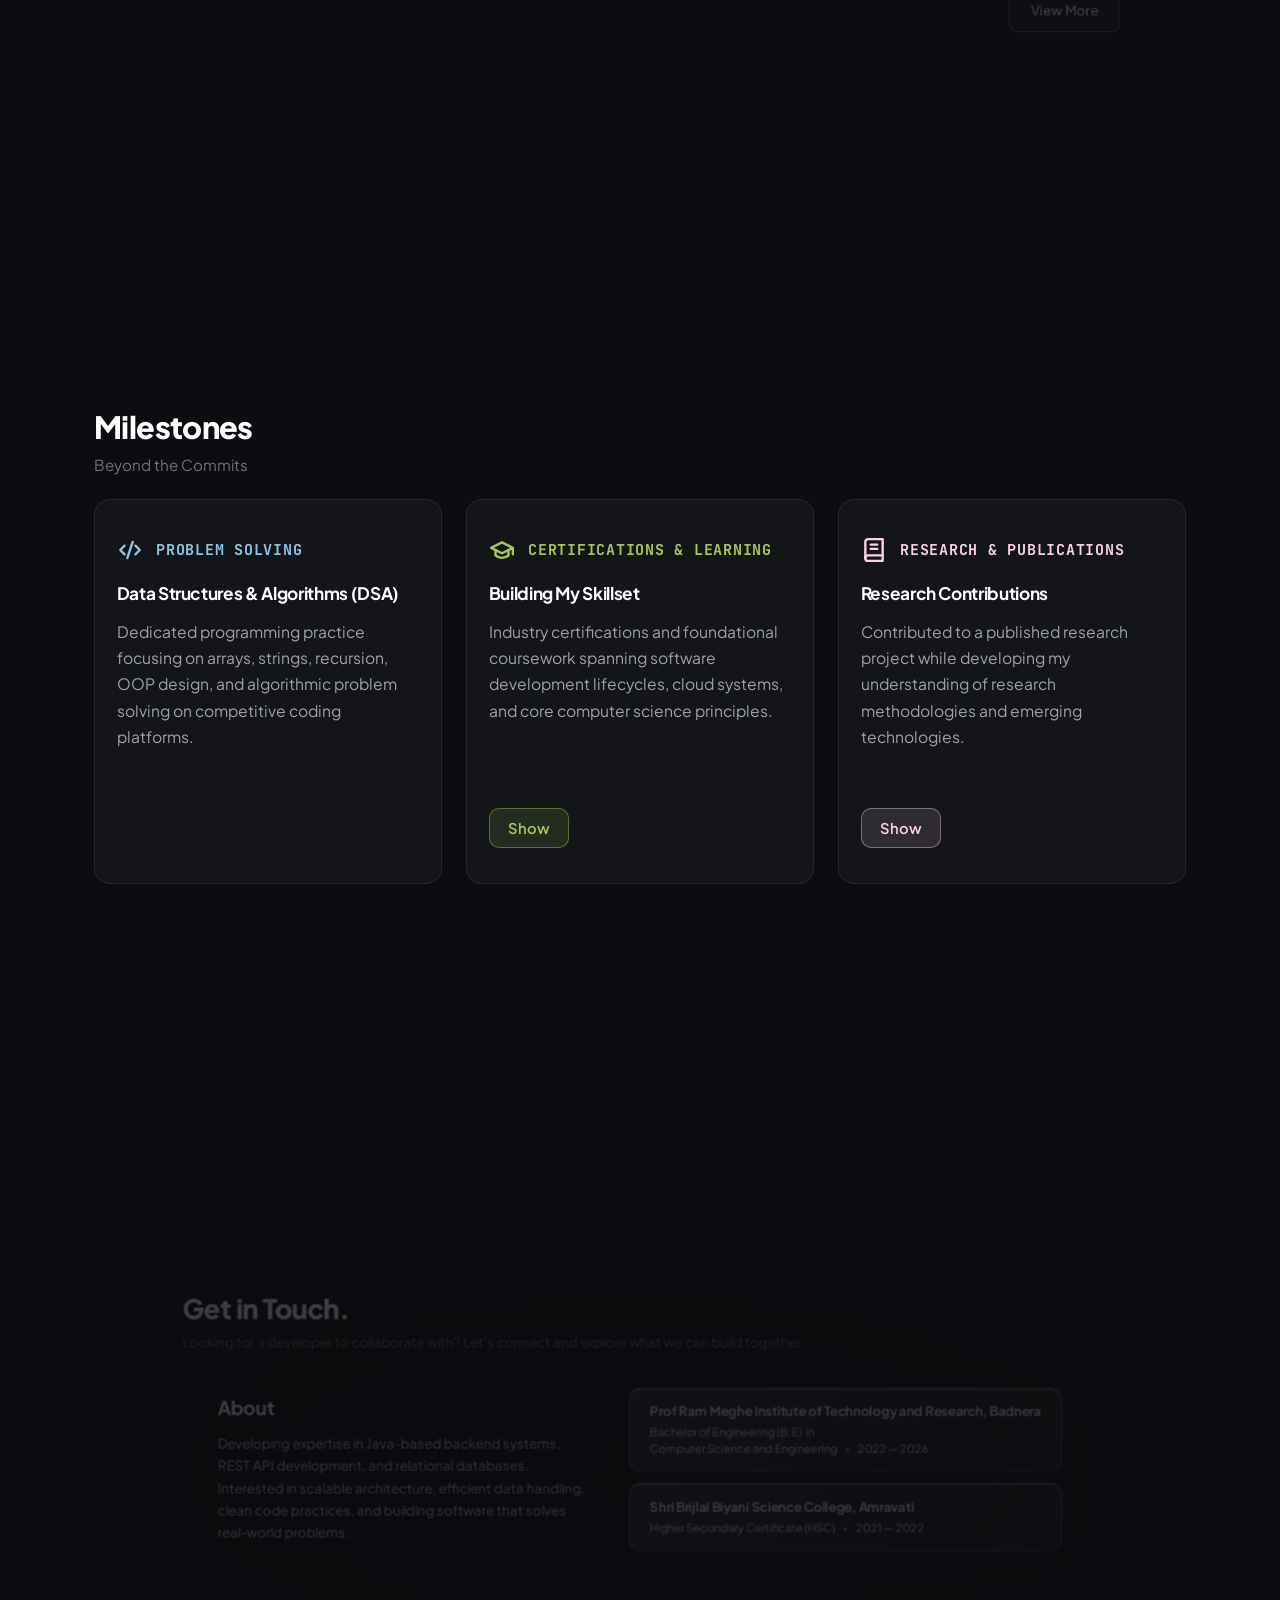
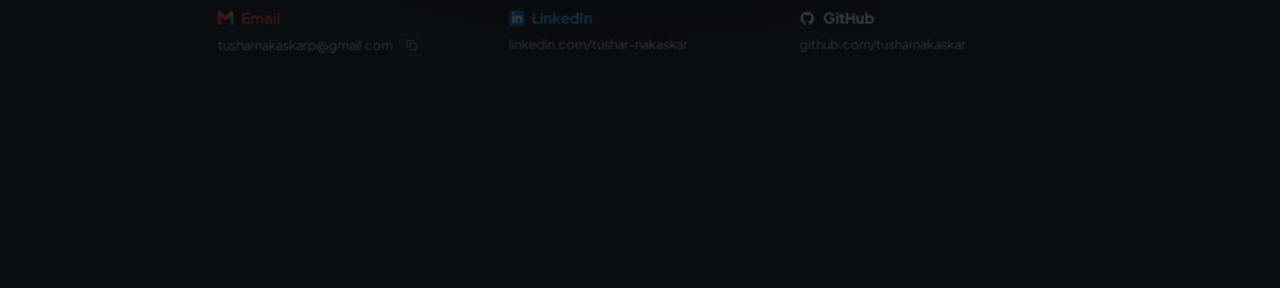
==== commit 74891e8a: "update linkedin channel display text to linkedin.com/tushar-nakaskar" ====
--- a/index.html
+++ b/index.html
@@ -378,7 +378,7 @@
                   </svg>
                   <span>LinkedIn</span>
                 </span>
-                <a href="https://www.linkedin.com/in/tushar-nakaskar" target="_blank" rel="noopener noreferrer" class="platform-link">linkedin.com/in/tushar-nakaskar</a>
+                <a href="https://www.linkedin.com/in/tushar-nakaskar" target="_blank" rel="noopener noreferrer" class="platform-link">linkedin.com/tushar-nakaskar</a>
               </div>
 
               <div class="contact-platform-item">
